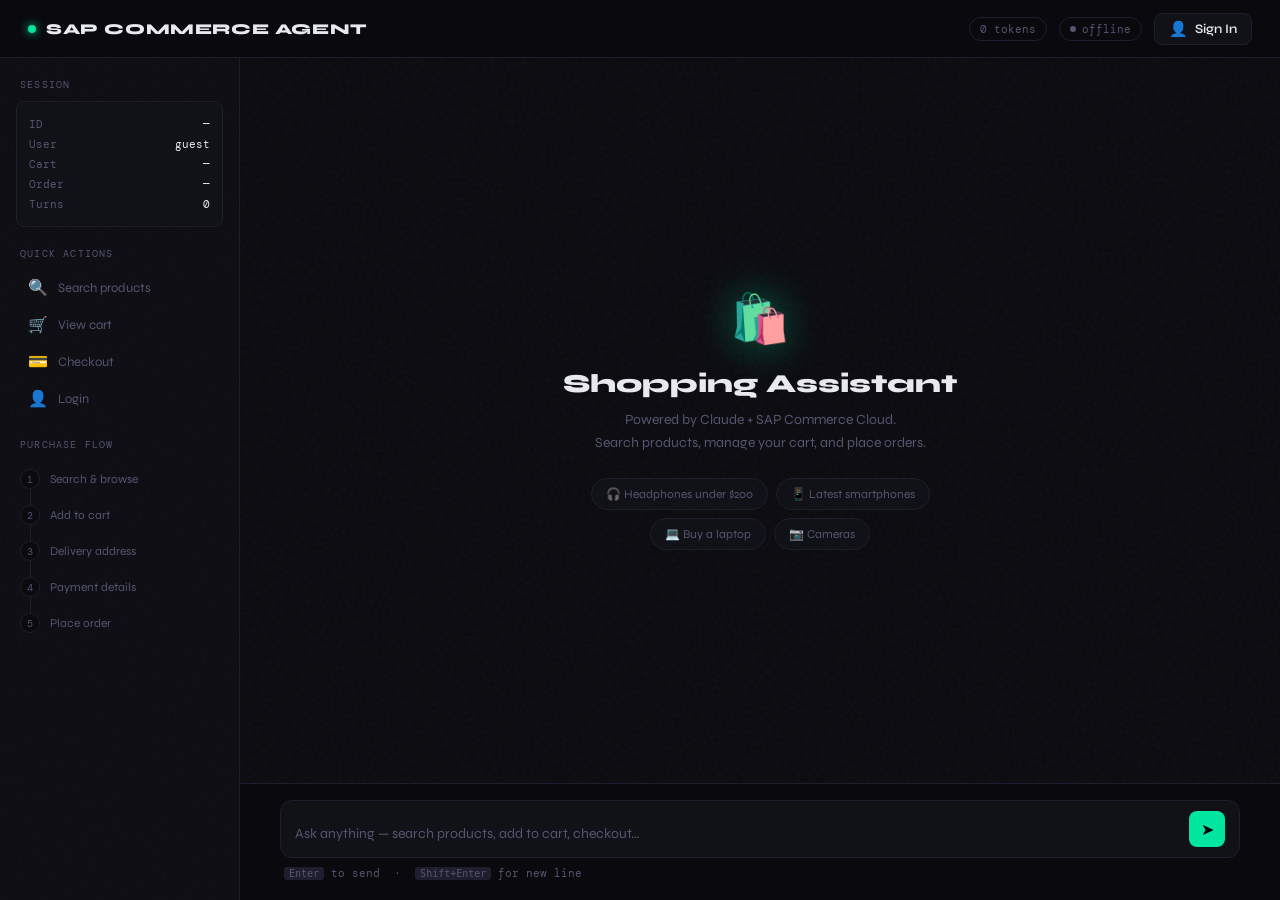
==== static/index.html @ 77671a20 "AI commerce agents" ====
<!DOCTYPE html>
<html lang="en">
<head>
<meta charset="UTF-8"/>
<meta name="viewport" content="width=device-width, initial-scale=1.0"/>
<title>SAP Commerce Agent</title>
<link rel="preconnect" href="https://fonts.googleapis.com">
<link href="https://fonts.googleapis.com/css2?family=DM+Mono:wght@400;500&family=Syne:wght@400;600;800&display=swap" rel="stylesheet">
<style>
  :root {
    --bg:        #0a0a0f;
    --surface:   #111118;
    --border:    #1e1e2e;
    --accent:    #00e5a0;
    --accent2:   #005cff;
    --danger:    #ff4466;
    --text:      #e8e8f0;
    --muted:     #555570;
    --user-bg:   #141428;
    --agent-bg:  #0d1a12;
    --font-ui:   'Syne', sans-serif;
    --font-mono: 'DM Mono', monospace;
  }

  *, *::before, *::after { box-sizing: border-box; margin: 0; padding: 0; }

  body {
    background: var(--bg);
    color: var(--text);
    font-family: var(--font-ui);
    height: 100dvh;
    display: flex;
    flex-direction: column;
    overflow: hidden;
  }

  body::before {
    content: '';
    position: fixed; inset: 0; z-index: 0;
    background-image: url("data:image/svg+xml,%3Csvg viewBox='0 0 256 256' xmlns='http://www.w3.org/2000/svg'%3E%3Cfilter id='noise'%3E%3CfeTurbulence type='fractalNoise' baseFrequency='0.9' numOctaves='4' stitchTiles='stitch'/%3E%3C/filter%3E%3Crect width='100%25' height='100%25' filter='url(%23noise)' opacity='0.04'/%3E%3C/svg%3E");
    pointer-events: none;
  }

  /* ── Header ── */
  header {
    position: relative; z-index: 10;
    display: flex; align-items: center; justify-content: space-between;
    padding: 0 28px;
    height: 58px;
    border-bottom: 1px solid var(--border);
    background: rgba(10,10,15,0.95);
    backdrop-filter: blur(12px);
    flex-shrink: 0;
  }

  .logo {
    display: flex; align-items: center; gap: 10px;
    font-size: 15px; font-weight: 800; letter-spacing: 0.04em;
    color: var(--text);
  }

  .logo-dot {
    width: 8px; height: 8px; border-radius: 50%;
    background: var(--accent);
    box-shadow: 0 0 10px var(--accent);
    animation: pulse 2s ease-in-out infinite;
  }
  @keyframes pulse {
    0%,100% { opacity:1; transform:scale(1); }
    50%      { opacity:.5; transform:scale(1.3); }
  }

  .header-right { display: flex; align-items: center; gap: 12px; }

  .status-pill {
    display: flex; align-items: center; gap: 6px;
    font-family: var(--font-mono); font-size: 11px;
    color: var(--muted);
    padding: 4px 10px;
    border: 1px solid var(--border);
    border-radius: 100px;
    transition: all .3s;
  }
  .status-pill.online { color: var(--accent); border-color: rgba(0,229,160,.25); }
  .status-pill .dot { width: 6px; height: 6px; border-radius: 50%; background: currentColor; }

  .token-badge {
    font-family: var(--font-mono); font-size: 11px;
    color: var(--muted); padding: 4px 10px;
    border: 1px solid var(--border); border-radius: 100px;
  }

  /* ── Auth button in header ── */
  #authBtn {
    display: flex; align-items: center; gap: 7px;
    padding: 6px 14px;
    border-radius: 8px; border: 1px solid var(--border);
    background: var(--surface);
    color: var(--text); font-family: var(--font-ui); font-size: 13px; font-weight: 600;
    cursor: pointer; transition: all .2s;
  }
  #authBtn:hover { border-color: var(--accent); color: var(--accent); background: rgba(0,229,160,.05); }
  #authBtn.logged-in { border-color: rgba(0,229,160,.3); color: var(--accent); background: rgba(0,229,160,.06); }
  #authBtn .auth-icon { font-size: 15px; }

  /* ── Layout ── */
  .layout {
    position: relative; z-index: 1;
    flex: 1; display: flex;
    overflow: hidden;
  }

  /* ── Sidebar ── */
  .sidebar {
    width: 240px; flex-shrink: 0;
    border-right: 1px solid var(--border);
    display: flex; flex-direction: column;
    padding: 20px 0;
    background: rgba(17,17,24,.6);
  }

  .sidebar-section { padding: 0 16px 20px; }
  .sidebar-label {
    font-family: var(--font-mono); font-size: 10px;
    color: var(--muted); letter-spacing: .12em;
    text-transform: uppercase;
    margin-bottom: 10px; padding: 0 4px;
  }

  .session-card {
    background: var(--surface);
    border: 1px solid var(--border);
    border-radius: 8px; padding: 12px;
    font-family: var(--font-mono); font-size: 11px;
  }
  .session-card .row {
    display: flex; justify-content: space-between;
    padding: 3px 0; color: var(--muted);
  }
  .session-card .row span:last-child { color: var(--text); }
  .session-card .row span.active { color: var(--accent); }

  .quick-btn {
    display: flex; align-items: center; gap: 10px;
    width: 100%; padding: 8px 12px;
    border: none; border-radius: 6px;
    background: transparent; color: var(--muted);
    font-family: var(--font-ui); font-size: 13px;
    cursor: pointer; transition: all .15s;
    text-align: left; margin-bottom: 2px;
  }
  .quick-btn:hover { background: var(--border); color: var(--text); }
  .quick-btn .icon { font-size: 16px; }

  .flow-steps { padding: 0 16px; }
  .step {
    display: flex; align-items: flex-start; gap: 10px;
    padding: 8px 4px; position: relative;
  }
  .step:not(:last-child)::after {
    content: '';
    position: absolute; left: 14px; top: 28px;
    width: 1px; height: calc(100% - 12px);
    background: var(--border);
  }
  .step-num {
    width: 20px; height: 20px; border-radius: 50%;
    border: 1px solid var(--border);
    display: flex; align-items: center; justify-content: center;
    font-family: var(--font-mono); font-size: 10px;
    color: var(--muted); flex-shrink: 0;
    background: var(--bg); transition: all .3s;
  }
  .step.done .step-num   { border-color: var(--accent);  color: var(--accent);  background: rgba(0,229,160,.08); }
  .step.active .step-num { border-color: var(--accent2); color: var(--accent2); background: rgba(0,92,255,.08); box-shadow: 0 0 8px rgba(0,92,255,.3); }
  .step-text { font-size: 12px; color: var(--muted); padding-top: 2px; line-height: 1.4; }
  .step.done .step-text   { color: var(--text); }
  .step.active .step-text { color: var(--text); }

  /* ── Chat ── */
  .chat-wrap { flex: 1; display: flex; flex-direction: column; overflow: hidden; }

  #messages {
    flex: 1; overflow-y: auto;
    padding: 32px 40px;
    display: flex; flex-direction: column; gap: 20px;
    scroll-behavior: smooth;
  }
  #messages::-webkit-scrollbar { width: 4px; }
  #messages::-webkit-scrollbar-track { background: transparent; }
  #messages::-webkit-scrollbar-thumb { background: var(--border); border-radius: 2px; }

  .welcome {
    margin: auto; text-align: center; max-width: 460px;
    animation: fadeUp .5s ease both;
  }
  .welcome-icon { font-size: 48px; margin-bottom: 20px; filter: drop-shadow(0 0 20px rgba(0,229,160,.4)); }
  .welcome h2 { font-size: 26px; font-weight: 800; margin-bottom: 10px; }
  .welcome p { font-size: 14px; color: var(--muted); line-height: 1.6; }
  .chips { display: flex; flex-wrap: wrap; justify-content: center; gap: 8px; margin-top: 24px; }
  .chip {
    padding: 8px 14px; border: 1px solid var(--border); border-radius: 100px;
    font-size: 12px; color: var(--muted); cursor: pointer; transition: all .15s;
    background: var(--surface);
  }
  .chip:hover { border-color: var(--accent); color: var(--accent); background: rgba(0,229,160,.05); }

  .msg { display: flex; gap: 12px; max-width: 820px; animation: fadeUp .25s ease both; }
  .msg.user { flex-direction: row-reverse; margin-left: auto; }
  @keyframes fadeUp {
    from { opacity:0; transform:translateY(10px); }
    to   { opacity:1; transform:translateY(0); }
  }

  .avatar {
    width: 32px; height: 32px; border-radius: 50%; flex-shrink: 0;
    display: flex; align-items: center; justify-content: center; font-size: 14px;
  }
  .msg.agent .avatar { background: rgba(0,229,160,.1); border: 1px solid rgba(0,229,160,.2); }
  .msg.user  .avatar { background: rgba(0,92,255,.1);  border: 1px solid rgba(0,92,255,.2); }

  .bubble {
    padding: 13px 16px; border-radius: 12px;
    font-size: 14px; line-height: 1.65; max-width: 640px;
  }
  .msg.agent .bubble { background: var(--agent-bg); border: 1px solid rgba(0,229,160,.12); border-top-left-radius: 2px; }
  .msg.user  .bubble { background: var(--user-bg);  border: 1px solid rgba(0,92,255,.18);  border-top-right-radius: 2px; }

  .typing { display: flex; align-items: center; gap: 4px; padding: 6px 4px; }
  .typing span {
    width: 6px; height: 6px; border-radius: 50%;
    background: var(--accent); opacity: .5;
    animation: blink 1.2s infinite;
  }
  .typing span:nth-child(2) { animation-delay: .2s; }
  .typing span:nth-child(3) { animation-delay: .4s; }
  @keyframes blink {
    0%,80%,100% { opacity:.2; transform:scale(1); }
    40%          { opacity:1;  transform:scale(1.2); }
  }

  .confirm-banner {
    margin: 8px 0 0; padding: 14px 16px;
    background: rgba(255,68,102,.06); border: 1px solid rgba(255,68,102,.25);
    border-radius: 8px; font-size: 13px;
  }
  .confirm-banner strong { color: var(--danger); }
  .confirm-actions { display: flex; gap: 8px; margin-top: 10px; }
  .btn-confirm {
    padding: 7px 18px; border-radius: 6px; font-size: 13px;
    font-family: var(--font-ui); font-weight: 600;
    cursor: pointer; transition: all .15s; border: none;
  }
  .btn-confirm.yes { background: var(--accent); color: #000; }
  .btn-confirm.yes:hover { background: #00ffb3; }
  .btn-confirm.no  { background: var(--border); color: var(--text); }
  .btn-confirm.no:hover { background: #2a2a3e; }

  .error-bubble {
    padding: 10px 14px;
    background: rgba(255,68,102,.06); border: 1px solid rgba(255,68,102,.2);
    border-radius: 8px; font-size: 13px; color: var(--danger);
  }

  /* ── Input bar ── */
  .input-bar {
    border-top: 1px solid var(--border);
    padding: 16px 40px 20px;
    background: rgba(10,10,15,.95);
    backdrop-filter: blur(12px); flex-shrink: 0;
  }
  .input-wrap {
    display: flex; align-items: flex-end; gap: 10px;
    background: var(--surface); border: 1px solid var(--border);
    border-radius: 12px; padding: 10px 14px; transition: border-color .2s;
  }
  .input-wrap:focus-within { border-color: rgba(0,229,160,.35); }

  #userInput {
    flex: 1; background: transparent; border: none; outline: none;
    color: var(--text); font-family: var(--font-ui); font-size: 14px;
    resize: none; max-height: 140px; min-height: 24px; line-height: 1.5;
  }
  #userInput::placeholder { color: var(--muted); }

  #sendBtn {
    width: 36px; height: 36px; border-radius: 8px; flex-shrink: 0;
    background: var(--accent); border: none;
    display: flex; align-items: center; justify-content: center;
    cursor: pointer; transition: all .15s; color: #000; font-size: 16px;
  }
  #sendBtn:hover { background: #00ffb3; transform: scale(1.05); }
  #sendBtn:disabled { background: var(--border); color: var(--muted); cursor: not-allowed; transform: none; }

  .input-hint {
    font-family: var(--font-mono); font-size: 11px;
    color: var(--muted); margin-top: 8px; padding: 0 4px;
  }
  .input-hint kbd { padding: 1px 5px; background: var(--border); border-radius: 3px; font-size: 10px; }

  /* ══════════════════════════════════════════
     LOGIN MODAL
  ══════════════════════════════════════════ */
  .modal-overlay {
    position: fixed; inset: 0; z-index: 100;
    background: rgba(0,0,0,.75);
    backdrop-filter: blur(8px);
    display: flex; align-items: center; justify-content: center;
    opacity: 0; pointer-events: none;
    transition: opacity .25s;
  }
  .modal-overlay.open { opacity: 1; pointer-events: all; }

  .modal {
    background: var(--surface);
    border: 1px solid var(--border);
    border-radius: 16px;
    padding: 36px 32px;
    width: 100%; max-width: 380px;
    position: relative;
    transform: translateY(16px);
    transition: transform .25s;
    box-shadow: 0 32px 80px rgba(0,0,0,.6);
  }
  .modal-overlay.open .modal { transform: translateY(0); }

  .modal-close {
    position: absolute; top: 16px; right: 16px;
    background: none; border: none;
    color: var(--muted); font-size: 20px;
    cursor: pointer; line-height: 1;
    transition: color .15s;
  }
  .modal-close:hover { color: var(--text); }

  .modal-icon {
    width: 52px; height: 52px; border-radius: 14px;
    background: rgba(0,229,160,.08);
    border: 1px solid rgba(0,229,160,.2);
    display: flex; align-items: center; justify-content: center;
    font-size: 24px; margin-bottom: 20px;
  }

  .modal h2 {
    font-size: 20px; font-weight: 800; margin-bottom: 6px;
  }
  .modal .modal-sub {
    font-size: 13px; color: var(--muted); margin-bottom: 28px; line-height: 1.5;
  }

  .field { margin-bottom: 16px; }
  .field label {
    display: block;
    font-family: var(--font-mono); font-size: 11px;
    color: var(--muted); letter-spacing: .08em;
    text-transform: uppercase; margin-bottom: 7px;
  }
  .field input {
    width: 100%; padding: 10px 14px;
    background: var(--bg); border: 1px solid var(--border);
    border-radius: 8px; color: var(--text);
    font-family: var(--font-ui); font-size: 14px;
    outline: none; transition: border-color .2s;
  }
  .field input:focus { border-color: rgba(0,229,160,.4); }
  .field input::placeholder { color: var(--muted); }

  .modal-error {
    padding: 10px 12px; margin-bottom: 16px;
    background: rgba(255,68,102,.07);
    border: 1px solid rgba(255,68,102,.25);
    border-radius: 8px;
    font-size: 13px; color: var(--danger);
    display: none;
  }
  .modal-error.show { display: block; }

  #loginBtn {
    width: 100%; padding: 12px;
    background: var(--accent); color: #000;
    border: none; border-radius: 8px;
    font-family: var(--font-ui); font-size: 14px; font-weight: 700;
    cursor: pointer; transition: all .15s;
    display: flex; align-items: center; justify-content: center; gap: 8px;
  }
  #loginBtn:hover { background: #00ffb3; }
  #loginBtn:disabled { background: var(--border); color: var(--muted); cursor: not-allowed; }

  .login-spinner {
    width: 16px; height: 16px; border-radius: 50%;
    border: 2px solid rgba(0,0,0,.3);
    border-top-color: #000;
    animation: spin .6s linear infinite;
    display: none;
  }
  @keyframes spin { to { transform: rotate(360deg); } }

  .modal-divider {
    text-align: center; font-size: 12px; color: var(--muted);
    margin: 20px 0 16px; position: relative;
  }
  .modal-divider::before, .modal-divider::after {
    content: ''; position: absolute; top: 50%; width: calc(50% - 28px);
    height: 1px; background: var(--border);
  }
  .modal-divider::before { left: 0; }
  .modal-divider::after  { right: 0; }

  #guestBtn {
    width: 100%; padding: 10px;
    background: transparent; color: var(--muted);
    border: 1px solid var(--border); border-radius: 8px;
    font-family: var(--font-ui); font-size: 13px;
    cursor: pointer; transition: all .15s;
  }
  #guestBtn:hover { border-color: var(--text); color: var(--text); }

  /* logged-in user pill shown in sidebar */
  .user-pill {
    display: flex; align-items: center; gap: 8px;
    padding: 10px 12px; border-radius: 8px;
    background: rgba(0,229,160,.06);
    border: 1px solid rgba(0,229,160,.15);
    font-size: 13px; color: var(--accent);
    margin: 0 16px 16px;
  }
  .user-pill .uname { font-weight: 600; flex: 1; }
  .user-pill .logout-link {
    font-family: var(--font-mono); font-size: 10px;
    color: var(--muted); cursor: pointer; text-decoration: underline;
  }
  .user-pill .logout-link:hover { color: var(--danger); }
</style>
</head>
<body>

<!-- ── Header ── -->
<header>
  <div class="logo">
    <div class="logo-dot"></div>
    SAP COMMERCE AGENT
  </div>
  <div class="header-right">
    <div class="token-badge" id="tokenBadge">0 tokens</div>
    <div class="status-pill" id="statusPill">
      <div class="dot"></div>
      <span>connecting…</span>
    </div>
    <!-- AUTH BUTTON -->
    <button id="authBtn" onclick="openLogin()">
      <span class="auth-icon">👤</span>
      <span id="authBtnLabel">Sign In</span>
    </button>
  </div>
</header>

<!-- ── Layout ── -->
<div class="layout">

  <aside class="sidebar">
    <!-- User pill (shown when logged in) -->
    <div id="userPill" class="user-pill" style="display:none">
      <span>✅</span>
      <span class="uname" id="userPillName"></span>
      <span class="logout-link" onclick="doLogout()">logout</span>
    </div>

    <div class="sidebar-section">
      <div class="sidebar-label">Session</div>
      <div class="session-card">
        <div class="row"><span>ID</span><span id="sessionId">—</span></div>
        <div class="row"><span>User</span><span id="sideUser">guest</span></div>
        <div class="row"><span>Cart</span><span id="sideCart">—</span></div>
        <div class="row"><span>Order</span><span id="sideOrder">—</span></div>
        <div class="row"><span>Turns</span><span id="sideTurns">0</span></div>
      </div>
    </div>

    <div class="sidebar-section">
      <div class="sidebar-label">Quick Actions</div>
      <button class="quick-btn" onclick="sendQuick('Search for Sony headphones')"><span class="icon">🔍</span> Search products</button>
      <button class="quick-btn" onclick="sendQuick('Show me my cart')"><span class="icon">🛒</span> View cart</button>
      <button class="quick-btn" onclick="sendQuick('I want to checkout')"><span class="icon">💳</span> Checkout</button>
      <button class="quick-btn" onclick="openLogin()"><span class="icon">👤</span> Login</button>
    </div>

    <div class="flow-steps">
      <div class="sidebar-label">Purchase Flow</div>
      <div class="step" id="step-search"><div class="step-num">1</div><div class="step-text">Search &amp; browse</div></div>
      <div class="step" id="step-cart"><div class="step-num">2</div><div class="step-text">Add to cart</div></div>
      <div class="step" id="step-address"><div class="step-num">3</div><div class="step-text">Delivery address</div></div>
      <div class="step" id="step-payment"><div class="step-num">4</div><div class="step-text">Payment details</div></div>
      <div class="step" id="step-order"><div class="step-num">5</div><div class="step-text">Place order</div></div>
    </div>
  </aside>

  <div class="chat-wrap">
    <div id="messages">
      <div class="welcome" id="welcome">
        <div class="welcome-icon">🛍️</div>
        <h2>Shopping Assistant</h2>
        <p>Powered by Claude + SAP Commerce Cloud.<br>Search products, manage your cart, and place orders.</p>
        <div class="chips">
          <div class="chip" onclick="sendQuick('Search for wireless headphones under $200')">🎧 Headphones under $200</div>
          <div class="chip" onclick="sendQuick('Show me the latest smartphones')">📱 Latest smartphones</div>
          <div class="chip" onclick="sendQuick('I want to buy a laptop')">💻 Buy a laptop</div>
          <div class="chip" onclick="sendQuick('What cameras do you have?')">📷 Cameras</div>
        </div>
      </div>
    </div>

    <div class="input-bar">
      <div class="input-wrap">
        <textarea id="userInput" rows="1" placeholder="Ask anything — search products, add to cart, checkout…"></textarea>
        <button id="sendBtn" onclick="sendMessage()" title="Send">➤</button>
      </div>
      <div class="input-hint"><kbd>Enter</kbd> to send &nbsp;·&nbsp; <kbd>Shift+Enter</kbd> for new line</div>
    </div>
  </div>
</div>

<!-- ══════════════════════════════════════════
     LOGIN MODAL
══════════════════════════════════════════ -->
<div class="modal-overlay" id="loginModal" onclick="handleOverlayClick(event)">
  <div class="modal">
    <button class="modal-close" onclick="closeLogin()">✕</button>

    <div class="modal-icon">👤</div>
    <h2>Sign in</h2>
    <p class="modal-sub">Enter your SAP Commerce account credentials.<br>Your password is never sent to the AI.</p>

    <div class="modal-error" id="loginError"></div>

    <div class="field">
      <label>Username / Email</label>
      <input type="text" id="loginUser" placeholder="user@example.com" autocomplete="username"/>
    </div>
    <div class="field">
      <label>Password</label>
      <input type="password" id="loginPass" placeholder="••••••••" autocomplete="current-password"/>
    </div>

    <button id="loginBtn" onclick="doLogin()">
      <div class="login-spinner" id="loginSpinner"></div>
      <span id="loginBtnLabel">Sign In</span>
    </button>

    <div class="modal-divider">or</div>

    <button id="guestBtn" onclick="closeLogin()">Continue as Guest</button>
  </div>
</div>

<script>
  const API = '';
  let sessionId    = null;
  let totalTokens  = 0;
  let turnCount    = 0;
  let isLoading    = false;
  let currentUser  = null;   // null = guest, string = username

  // ── Health check ──────────────────────────────────────────────────────────
  async function checkHealth() {
    try {
      const r = await fetch(`${API}/health`);
      const d = await r.json();
      setStatus(d.status === 'ok' && d.circuit_breaker === 'closed');
    } catch { setStatus(false); }
  }
  function setStatus(online) {
    const pill = document.getElementById('statusPill');
    pill.className = 'status-pill' + (online ? ' online' : '');
    pill.querySelector('span').textContent = online ? 'online' : 'offline';
  }
  checkHealth();
  setInterval(checkHealth, 30000);

  // ── Auto-resize textarea ──────────────────────────────────────────────────
  const input = document.getElementById('userInput');
  input.addEventListener('input', () => {
    input.style.height = 'auto';
    input.style.height = Math.min(input.scrollHeight, 140) + 'px';
  });
  input.addEventListener('keydown', e => {
    if (e.key === 'Enter' && !e.shiftKey) { e.preventDefault(); sendMessage(); }
  });

  // ── Login modal ───────────────────────────────────────────────────────────
  function openLogin() {
    // If already logged in, show logout confirmation instead
    if (currentUser) {
      if (confirm(`Sign out of ${currentUser}?`)) doLogout();
      return;
    }
    document.getElementById('loginError').classList.remove('show');
    document.getElementById('loginUser').value = '';
    document.getElementById('loginPass').value = '';
    document.getElementById('loginModal').classList.add('open');
    setTimeout(() => document.getElementById('loginUser').focus(), 250);
  }

  function closeLogin() {
    document.getElementById('loginModal').classList.remove('open');
  }

  function handleOverlayClick(e) {
    if (e.target === document.getElementById('loginModal')) closeLogin();
  }

  // Close on Escape
  document.addEventListener('keydown', e => {
    if (e.key === 'Escape') closeLogin();
  });

  // Enter key inside modal
  document.getElementById('loginPass').addEventListener('keydown', e => {
    if (e.key === 'Enter') doLogin();
  });

  async function doLogin() {
    const username = document.getElementById('loginUser').value.trim();
    const password = document.getElementById('loginPass').value;
    const errEl    = document.getElementById('loginError');
    const btn      = document.getElementById('loginBtn');
    const spinner  = document.getElementById('loginSpinner');
    const label    = document.getElementById('loginBtnLabel');

    if (!username || !password) {
      showLoginError('Please enter your username and password.');
      return;
    }

    // Loading state
    btn.disabled = true;
    spinner.style.display = 'block';
    label.textContent = 'Signing in…';
    errEl.classList.remove('show');

    try {
      const body = { username, password };
      if (sessionId) body.session_id = sessionId;  // attach to existing session

      const r = await fetch(`${API}/auth/login`, {
        method: 'POST',
        headers: { 'Content-Type': 'application/json' },
        body: JSON.stringify(body),
      });

      const d = await r.json();

      if (!r.ok) {
        showLoginError(d.detail || 'Login failed. Please check your credentials.');
        return;
      }

      // Success — update app state
      sessionId   = d.session_id;
      currentUser = d.username;

      closeLogin();
      updateAuthUI(d.username);

      // Tell the user in chat (no credentials ever mentioned)
      appendMsg('agent',
        `✅ Welcome back, **${d.username}**! You're now signed in. How can I help you today?`
      );
      updateSidebarUser(d.username);

    } catch (err) {
      showLoginError('Could not reach the server. Please try again.');
    } finally {
      btn.disabled = false;
      spinner.style.display = 'none';
      label.textContent = 'Sign In';
      // Clear password from DOM immediately
      document.getElementById('loginPass').value = '';
    }
  }

  async function doLogout() {
    if (!sessionId) return;
    try {
      await fetch(`${API}/auth/logout?session_id=${encodeURIComponent(sessionId)}`, {
        method: 'POST'
      });
    } catch { /* best effort */ }

    currentUser = null;
    updateAuthUI(null);
    updateSidebarUser(null);
    appendMsg('agent', 'You have been signed out. You can continue browsing as a guest.');
  }

  function showLoginError(msg) {
    const el = document.getElementById('loginError');
    el.textContent = msg;
    el.classList.add('show');
  }

  function updateAuthUI(username) {
    const btn   = document.getElementById('authBtn');
    const label = document.getElementById('authBtnLabel');
    const pill  = document.getElementById('userPill');
    const name  = document.getElementById('userPillName');

    if (username) {
      btn.classList.add('logged-in');
      label.textContent = username;
      pill.style.display = 'flex';
      name.textContent   = username;
    } else {
      btn.classList.remove('logged-in');
      label.textContent  = 'Sign In';
      pill.style.display = 'none';
    }
  }

  function updateSidebarUser(username) {
    document.getElementById('sideUser').textContent = username || 'guest';
  }

  // ── Chat ──────────────────────────────────────────────────────────────────
  async function sendMessage() {
    const text = input.value.trim();
    if (!text || isLoading) return;
    input.value = ''; input.style.height = 'auto';
    doSend(text);
  }

  function sendQuick(text) { if (!isLoading) doSend(text); }

  async function doSend(text) {
    hideWelcome();
    appendMsg('user', text);
    setLoading(true);
    const typing = appendTyping();

    try {
      const body = { message: text, user_id: currentUser || 'anonymous' };
      if (sessionId) body.session_id = sessionId;

      const r = await fetch(`${API}/chat`, {
        method: 'POST',
        headers: { 'Content-Type': 'application/json' },
        body: JSON.stringify(body),
      });

      typing.remove();

      if (!r.ok) {
        const err = await r.json().catch(() => ({ detail: 'Server error' }));
        appendError(err.detail || `HTTP ${r.status}`);
        return;
      }

      const d = await r.json();
      sessionId    = d.session_id;
      totalTokens += d.tokens_used || 0;
      turnCount    = d.turn || turnCount + 1;

      appendMsg('agent', d.reply);
      updateSidebar(d);

      if (d.awaiting_approval) showOrderConfirm(d.session_id);

    } catch (err) {
      typing.remove();
      appendError('Could not reach the agent. Is the server running?');
    } finally {
      setLoading(false);
    }
  }

  // ── Order confirmation ────────────────────────────────────────────────────
  function showOrderConfirm(sid) {
    const last = document.querySelector('#messages .msg.agent:last-child .bubble');
    if (!last) return;
    const banner = document.createElement('div');
    banner.className = 'confirm-banner';
    banner.innerHTML = `
      <strong>⚠️ Order Confirmation Required</strong><br>
      Are you sure you want to place this order? This cannot be undone.
      <div class="confirm-actions">
        <button class="btn-confirm yes" onclick="approveOrder(true, this)">✓ Yes, Place Order</button>
        <button class="btn-confirm no"  onclick="approveOrder(false, this)">✗ Cancel</button>
      </div>`;
    last.appendChild(banner);
  }

  async function approveOrder(approved, btn) {
    btn.closest('.confirm-banner').querySelectorAll('button').forEach(b => b.disabled = true);
    const typing = appendTyping();
    try {
      const r = await fetch(`${API}/chat/approve`, {
        method: 'POST',
        headers: { 'Content-Type': 'application/json' },
        body: JSON.stringify({ session_id: sessionId, approved }),
      });
      typing.remove();
      const d = await r.json();
      appendMsg('agent', d.reply);
      if (d.order_code) {
        document.getElementById('sideOrder').textContent = d.order_code;
        document.getElementById('sideOrder').className   = 'active';
        markStep('step-order', 'done');
      }
    } catch {
      typing.remove();
      appendError('Approval request failed.');
    }
  }

  // ── DOM helpers ───────────────────────────────────────────────────────────
  function hideWelcome() {
    const w = document.getElementById('welcome');
    if (w) w.remove();
  }

  function appendMsg(role, text) {
    const msgs   = document.getElementById('messages');
    const div    = document.createElement('div');
    div.className = `msg ${role}`;
    const avatar = document.createElement('div');
    avatar.className = 'avatar';
    avatar.textContent = role === 'agent' ? '🤖' : '👤';
    const bubble = document.createElement('div');
    bubble.className = 'bubble';
    bubble.innerHTML  = formatText(text);
    div.appendChild(avatar);
    div.appendChild(bubble);
    msgs.appendChild(div);
    msgs.scrollTop = msgs.scrollHeight;
    return div;
  }

  function appendTyping() {
    const msgs = document.getElementById('messages');
    const div  = document.createElement('div');
    div.className = 'msg agent';
    div.innerHTML = `<div class="avatar">🤖</div>
      <div class="bubble"><div class="typing"><span></span><span></span><span></span></div></div>`;
    msgs.appendChild(div);
    msgs.scrollTop = msgs.scrollHeight;
    return div;
  }

  function appendError(msg) {
    const msgs = document.getElementById('messages');
    const div  = document.createElement('div');
    div.className = 'msg agent';
    div.innerHTML  = `<div class="avatar">🤖</div><div class="error-bubble">⚠️ ${msg}</div>`;
    msgs.appendChild(div);
    msgs.scrollTop = msgs.scrollHeight;
  }

  function formatText(text) {
    return text
      .replace(/&/g,'&amp;').replace(/</g,'&lt;').replace(/>/g,'&gt;')
      .replace(/\*\*(.+?)\*\*/g, '<strong>$1</strong>')
      .replace(/`([^`]+)`/g,
        '<code style="font-family:var(--font-mono);font-size:12px;background:rgba(255,255,255,.06);padding:1px 5px;border-radius:3px">$1</code>')
      .replace(/\n/g, '<br>');
  }

  function setLoading(v) {
    isLoading = v;
    document.getElementById('sendBtn').disabled    = v;
    document.getElementById('userInput').disabled  = v;
  }

  function updateSidebar(d) {
    document.getElementById('sessionId').textContent =
      d.session_id ? d.session_id.slice(0,8) + '…' : '—';
    document.getElementById('sideCart').textContent  = d.cart_id    || '—';
    document.getElementById('sideOrder').textContent = d.order_code || '—';
    document.getElementById('sideTurns').textContent = turnCount;
    totalTokens = d.tokens_used || totalTokens;
    document.getElementById('tokenBadge').textContent = `${totalTokens.toLocaleString()} tokens`;

    const r = (d.reply || '').toLowerCase();
    if (r.includes('found') || r.includes('product') || r.includes('result'))
      markStep('step-search','done');
    if (d.cart_id) markStep('step-cart','done');
    if (r.includes('delivery address') || r.includes('shipping address'))
      markStep('step-address','active');
    if (r.includes('address') && r.includes('set'))
      markStep('step-address','done'), markStep('step-payment','active');
    if (r.includes('payment') && r.includes('set'))
      markStep('step-payment','done'), markStep('step-order','active');
    if (d.order_code)
      markStep('step-order','done');
  }

  function markStep(id, state) {
    const el = document.getElementById(id);
    if (el) el.className = `step ${state}`;
  }
</script>
</body>
</html>
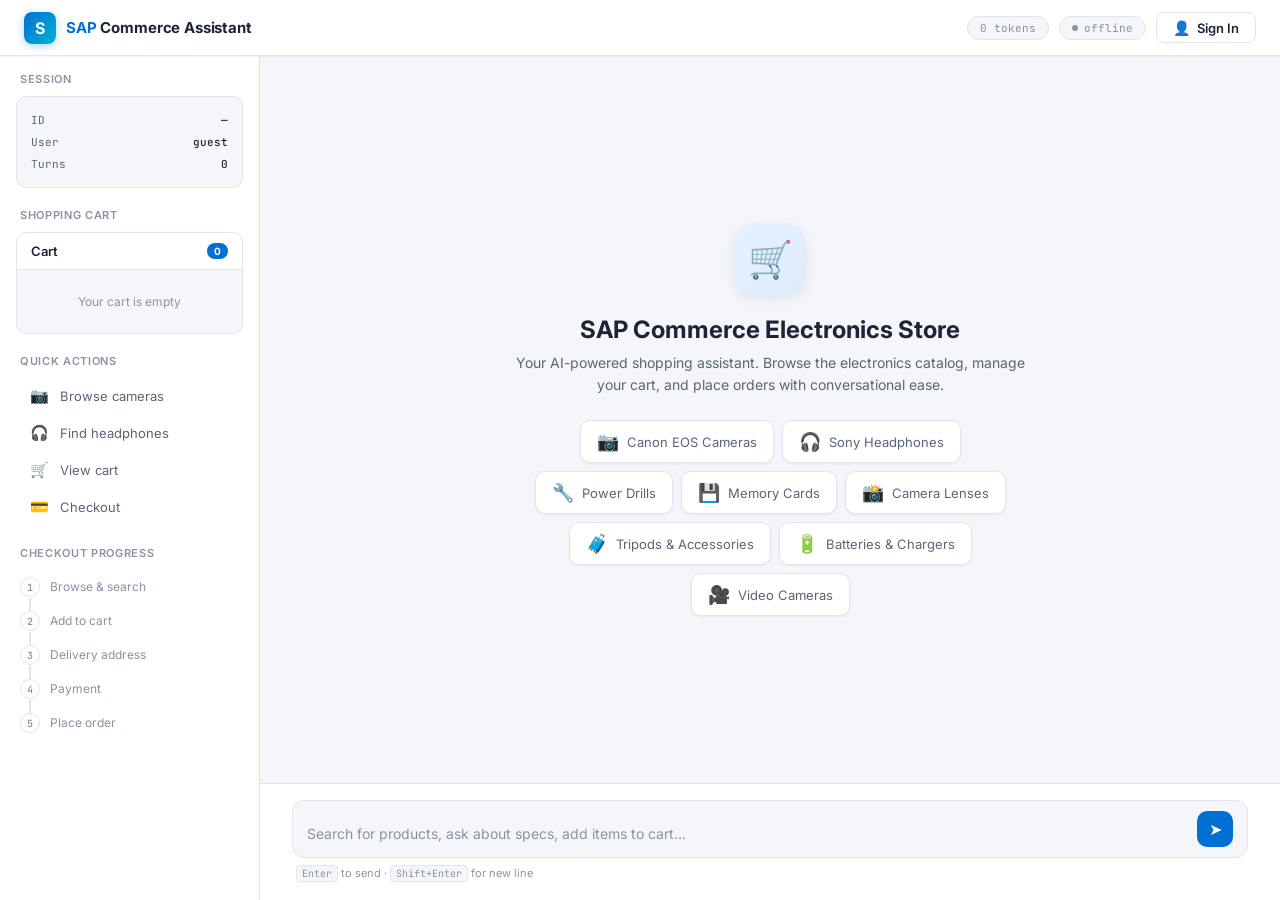
==== commit 5e1f07c4: "UI change in index file" ====
--- a/static/index.html
+++ b/static/index.html
@@ -3,23 +3,36 @@
 <head>
 <meta charset="UTF-8"/>
 <meta name="viewport" content="width=device-width, initial-scale=1.0"/>
-<title>SAP Commerce Agent</title>
+<title>SAP Commerce Shopping Assistant</title>
 <link rel="preconnect" href="https://fonts.googleapis.com">
-<link href="https://fonts.googleapis.com/css2?family=DM+Mono:wght@400;500&family=Syne:wght@400;600;800&display=swap" rel="stylesheet">
+<link href="https://fonts.googleapis.com/css2?family=Inter:wght@400;500;600;700&family=JetBrains+Mono:wght@400;500&display=swap" rel="stylesheet">
 <style>
   :root {
-    --bg:        #0a0a0f;
-    --surface:   #111118;
-    --border:    #1e1e2e;
-    --accent:    #00e5a0;
-    --accent2:   #005cff;
-    --danger:    #ff4466;
-    --text:      #e8e8f0;
-    --muted:     #555570;
-    --user-bg:   #141428;
-    --agent-bg:  #0d1a12;
-    --font-ui:   'Syne', sans-serif;
-    --font-mono: 'DM Mono', monospace;
+    --bg:        #f5f6fa;
+    --surface:   #ffffff;
+    --border:    #e2e5ef;
+    --accent:    #0070d2;
+    --accent-light: #e8f2fd;
+    --accent-hover: #005bb5;
+    --success:   #2e844a;
+    --success-bg:#e6f5ec;
+    --danger:    #c23934;
+    --danger-bg: #fde8e8;
+    --warning:   #dd7a01;
+    --warning-bg:#fef3e0;
+    --text:      #1b2537;
+    --text-secondary: #596577;
+    --muted:     #8993a4;
+    --user-bg:   #0070d2;
+    --user-text: #ffffff;
+    --agent-bg:  #ffffff;
+    --sidebar-bg:#ffffff;
+    --font-ui:   'Inter', -apple-system, BlinkMacSystemFont, sans-serif;
+    --font-mono: 'JetBrains Mono', monospace;
+    --shadow-sm: 0 1px 3px rgba(0,0,0,.06);
+    --shadow-md: 0 4px 12px rgba(0,0,0,.08);
+    --shadow-lg: 0 8px 32px rgba(0,0,0,.12);
+    --radius:    10px;
   }
 
   *, *::before, *::after { box-sizing: border-box; margin: 0; padding: 0; }
@@ -32,76 +45,68 @@
     display: flex;
     flex-direction: column;
     overflow: hidden;
-  }
-
-  body::before {
-    content: '';
-    position: fixed; inset: 0; z-index: 0;
-    background-image: url("data:image/svg+xml,%3Csvg viewBox='0 0 256 256' xmlns='http://www.w3.org/2000/svg'%3E%3Cfilter id='noise'%3E%3CfeTurbulence type='fractalNoise' baseFrequency='0.9' numOctaves='4' stitchTiles='stitch'/%3E%3C/filter%3E%3Crect width='100%25' height='100%25' filter='url(%23noise)' opacity='0.04'/%3E%3C/svg%3E");
-    pointer-events: none;
+    -webkit-font-smoothing: antialiased;
   }
 
   /* ── Header ── */
   header {
     position: relative; z-index: 10;
     display: flex; align-items: center; justify-content: space-between;
-    padding: 0 28px;
-    height: 58px;
+    padding: 0 24px;
+    height: 56px;
     border-bottom: 1px solid var(--border);
-    background: rgba(10,10,15,0.95);
-    backdrop-filter: blur(12px);
+    background: var(--surface);
+    box-shadow: var(--shadow-sm);
     flex-shrink: 0;
   }
 
   .logo {
     display: flex; align-items: center; gap: 10px;
-    font-size: 15px; font-weight: 800; letter-spacing: 0.04em;
+    font-size: 15px; font-weight: 700; letter-spacing: -0.01em;
     color: var(--text);
   }
-
-  .logo-dot {
-    width: 8px; height: 8px; border-radius: 50%;
-    background: var(--accent);
-    box-shadow: 0 0 10px var(--accent);
-    animation: pulse 2s ease-in-out infinite;
-  }
-  @keyframes pulse {
-    0%,100% { opacity:1; transform:scale(1); }
-    50%      { opacity:.5; transform:scale(1.3); }
-  }
-
-  .header-right { display: flex; align-items: center; gap: 12px; }
+  .logo-icon {
+    width: 32px; height: 32px; border-radius: 8px;
+    background: linear-gradient(135deg, #0070d2, #00b4d8);
+    display: flex; align-items: center; justify-content: center;
+    color: white; font-size: 16px; font-weight: 700;
+    box-shadow: 0 2px 8px rgba(0,112,210,.3);
+  }
+  .logo span.brand-sap { color: var(--accent); }
+
+  .header-right { display: flex; align-items: center; gap: 10px; }
 
   .status-pill {
     display: flex; align-items: center; gap: 6px;
     font-family: var(--font-mono); font-size: 11px;
     color: var(--muted);
-    padding: 4px 10px;
+    padding: 4px 12px;
+    background: var(--bg);
     border: 1px solid var(--border);
     border-radius: 100px;
     transition: all .3s;
   }
-  .status-pill.online { color: var(--accent); border-color: rgba(0,229,160,.25); }
+  .status-pill.online { color: var(--success); border-color: rgba(46,132,74,.25); background: var(--success-bg); }
   .status-pill .dot { width: 6px; height: 6px; border-radius: 50%; background: currentColor; }
 
   .token-badge {
     font-family: var(--font-mono); font-size: 11px;
-    color: var(--muted); padding: 4px 10px;
+    color: var(--muted); padding: 4px 12px;
+    background: var(--bg);
     border: 1px solid var(--border); border-radius: 100px;
   }
 
-  /* ── Auth button in header ── */
   #authBtn {
     display: flex; align-items: center; gap: 7px;
-    padding: 6px 14px;
+    padding: 6px 16px;
     border-radius: 8px; border: 1px solid var(--border);
     background: var(--surface);
     color: var(--text); font-family: var(--font-ui); font-size: 13px; font-weight: 600;
     cursor: pointer; transition: all .2s;
   }
-  #authBtn:hover { border-color: var(--accent); color: var(--accent); background: rgba(0,229,160,.05); }
-  #authBtn.logged-in { border-color: rgba(0,229,160,.3); color: var(--accent); background: rgba(0,229,160,.06); }
-  #authBtn .auth-icon { font-size: 15px; }
+  #authBtn:hover { border-color: var(--accent); color: var(--accent); background: var(--accent-light); }
+  #authBtn.logged-in { border-color: var(--success); color: var(--success); background: var(--success-bg); }
+  #authBtn .auth-icon { font-size: 14px; }
 
   /* ── Layout ── */
   .layout {
@@ -112,169 +117,229 @@
 
   /* ── Sidebar ── */
   .sidebar {
-    width: 240px; flex-shrink: 0;
+    width: 260px; flex-shrink: 0;
     border-right: 1px solid var(--border);
     display: flex; flex-direction: column;
-    padding: 20px 0;
-    background: rgba(17,17,24,.6);
+    padding: 16px 0;
+    background: var(--sidebar-bg);
+    overflow-y: auto;
   }
 
   .sidebar-section { padding: 0 16px 20px; }
   .sidebar-label {
-    font-family: var(--font-mono); font-size: 10px;
-    color: var(--muted); letter-spacing: .12em;
+    font-size: 11px; font-weight: 600;
+    color: var(--muted); letter-spacing: .06em;
     text-transform: uppercase;
     margin-bottom: 10px; padding: 0 4px;
   }
 
   .session-card {
-    background: var(--surface);
+    background: var(--bg);
     border: 1px solid var(--border);
-    border-radius: 8px; padding: 12px;
+    border-radius: var(--radius); padding: 12px 14px;
     font-family: var(--font-mono); font-size: 11px;
   }
   .session-card .row {
     display: flex; justify-content: space-between;
-    padding: 3px 0; color: var(--muted);
-  }
-  .session-card .row span:last-child { color: var(--text); }
-  .session-card .row span.active { color: var(--accent); }
+    padding: 4px 0; color: var(--text-secondary);
+  }
+  .session-card .row span:last-child { color: var(--text); font-weight: 500; }
+  .session-card .row span.active { color: var(--success); font-weight: 600; }
+
+  /* ── Cart panel in sidebar ── */
+  .cart-panel {
+    background: var(--bg);
+    border: 1px solid var(--border);
+    border-radius: var(--radius);
+    overflow: hidden;
+  }
+  .cart-header {
+    display: flex; align-items: center; justify-content: space-between;
+    padding: 10px 14px;
+    background: var(--surface);
+    border-bottom: 1px solid var(--border);
+    font-size: 13px; font-weight: 600;
+  }
+  .cart-header .cart-count {
+    background: var(--accent);
+    color: white; font-size: 10px; font-weight: 700;
+    padding: 2px 7px; border-radius: 100px;
+    min-width: 20px; text-align: center;
+  }
+  .cart-items { padding: 8px 10px; max-height: 180px; overflow-y: auto; }
+  .cart-item {
+    display: flex; justify-content: space-between; align-items: center;
+    padding: 6px 4px; font-size: 12px;
+    border-bottom: 1px solid rgba(0,0,0,.04);
+  }
+  .cart-item:last-child { border-bottom: none; }
+  .cart-item-name { flex: 1; color: var(--text); font-weight: 500; }
+  .cart-item-qty { color: var(--muted); font-family: var(--font-mono); font-size: 11px; margin: 0 8px; }
+  .cart-item-price { color: var(--text); font-weight: 600; font-family: var(--font-mono); font-size: 11px; }
+  .cart-empty { padding: 16px 10px; text-align: center; color: var(--muted); font-size: 12px; }
+  .cart-total {
+    display: flex; justify-content: space-between;
+    padding: 10px 14px;
+    background: var(--surface);
+    border-top: 1px solid var(--border);
+    font-size: 13px; font-weight: 600;
+  }
+  .cart-total .price { color: var(--accent); font-family: var(--font-mono); }
 
   .quick-btn {
     display: flex; align-items: center; gap: 10px;
     width: 100%; padding: 8px 12px;
-    border: none; border-radius: 6px;
-    background: transparent; color: var(--muted);
+    border: none; border-radius: 8px;
+    background: transparent; color: var(--text-secondary);
     font-family: var(--font-ui); font-size: 13px;
     cursor: pointer; transition: all .15s;
     text-align: left; margin-bottom: 2px;
   }
-  .quick-btn:hover { background: var(--border); color: var(--text); }
-  .quick-btn .icon { font-size: 16px; }
+  .quick-btn:hover { background: var(--accent-light); color: var(--accent); }
+  .quick-btn .icon { font-size: 15px; width: 22px; text-align: center; }
 
   .flow-steps { padding: 0 16px; }
   .step {
     display: flex; align-items: flex-start; gap: 10px;
-    padding: 8px 4px; position: relative;
+    padding: 7px 4px; position: relative;
   }
   .step:not(:last-child)::after {
     content: '';
-    position: absolute; left: 14px; top: 28px;
-    width: 1px; height: calc(100% - 12px);
+    position: absolute; left: 13px; top: 28px;
+    width: 1.5px; height: calc(100% - 12px);
     background: var(--border);
   }
   .step-num {
     width: 20px; height: 20px; border-radius: 50%;
-    border: 1px solid var(--border);
+    border: 1.5px solid var(--border);
     display: flex; align-items: center; justify-content: center;
-    font-family: var(--font-mono); font-size: 10px;
+    font-family: var(--font-mono); font-size: 10px; font-weight: 600;
     color: var(--muted); flex-shrink: 0;
-    background: var(--bg); transition: all .3s;
-  }
-  .step.done .step-num   { border-color: var(--accent);  color: var(--accent);  background: rgba(0,229,160,.08); }
-  .step.active .step-num { border-color: var(--accent2); color: var(--accent2); background: rgba(0,92,255,.08); box-shadow: 0 0 8px rgba(0,92,255,.3); }
+    background: var(--surface); transition: all .3s;
+  }
+  .step.done .step-num   { border-color: var(--success); color: white; background: var(--success); }
+  .step.active .step-num { border-color: var(--accent);  color: white; background: var(--accent); box-shadow: 0 0 0 3px var(--accent-light); }
   .step-text { font-size: 12px; color: var(--muted); padding-top: 2px; line-height: 1.4; }
   .step.done .step-text   { color: var(--text); }
-  .step.active .step-text { color: var(--text); }
+  .step.active .step-text { color: var(--text); font-weight: 500; }
 
   /* ── Chat ── */
-  .chat-wrap { flex: 1; display: flex; flex-direction: column; overflow: hidden; }
+  .chat-wrap { flex: 1; display: flex; flex-direction: column; overflow: hidden; background: var(--bg); }
 
   #messages {
     flex: 1; overflow-y: auto;
-    padding: 32px 40px;
-    display: flex; flex-direction: column; gap: 20px;
+    padding: 28px 32px;
+    display: flex; flex-direction: column; gap: 16px;
     scroll-behavior: smooth;
   }
-  #messages::-webkit-scrollbar { width: 4px; }
+  #messages::-webkit-scrollbar { width: 5px; }
   #messages::-webkit-scrollbar-track { background: transparent; }
-  #messages::-webkit-scrollbar-thumb { background: var(--border); border-radius: 2px; }
+  #messages::-webkit-scrollbar-thumb { background: var(--border); border-radius: 3px; }
 
   .welcome {
-    margin: auto; text-align: center; max-width: 460px;
-    animation: fadeUp .5s ease both;
-  }
-  .welcome-icon { font-size: 48px; margin-bottom: 20px; filter: drop-shadow(0 0 20px rgba(0,229,160,.4)); }
-  .welcome h2 { font-size: 26px; font-weight: 800; margin-bottom: 10px; }
-  .welcome p { font-size: 14px; color: var(--muted); line-height: 1.6; }
+    margin: auto; text-align: center; max-width: 520px;
+    animation: fadeUp .4s ease both;
+  }
+  .welcome-icon {
+    width: 72px; height: 72px; border-radius: 20px;
+    background: linear-gradient(135deg, var(--accent-light), #dbeafe);
+    display: flex; align-items: center; justify-content: center;
+    font-size: 36px; margin: 0 auto 20px;
+    box-shadow: var(--shadow-md);
+  }
+  .welcome h2 { font-size: 24px; font-weight: 700; margin-bottom: 8px; color: var(--text); }
+  .welcome p { font-size: 14px; color: var(--text-secondary); line-height: 1.6; }
+
   .chips { display: flex; flex-wrap: wrap; justify-content: center; gap: 8px; margin-top: 24px; }
   .chip {
-    padding: 8px 14px; border: 1px solid var(--border); border-radius: 100px;
-    font-size: 12px; color: var(--muted); cursor: pointer; transition: all .15s;
-    background: var(--surface);
-  }
-  .chip:hover { border-color: var(--accent); color: var(--accent); background: rgba(0,229,160,.05); }
-
-  .msg { display: flex; gap: 12px; max-width: 820px; animation: fadeUp .25s ease both; }
+    padding: 10px 16px; border: 1px solid var(--border); border-radius: var(--radius);
+    font-size: 13px; color: var(--text-secondary); cursor: pointer; transition: all .15s;
+    background: var(--surface); box-shadow: var(--shadow-sm);
+    display: flex; align-items: center; gap: 8px;
+  }
+  .chip:hover { border-color: var(--accent); color: var(--accent); background: var(--accent-light); box-shadow: var(--shadow-md); transform: translateY(-1px); }
+  .chip .chip-icon { font-size: 18px; }
+
+  .msg { display: flex; gap: 10px; max-width: 780px; animation: fadeUp .2s ease both; }
   .msg.user { flex-direction: row-reverse; margin-left: auto; }
   @keyframes fadeUp {
-    from { opacity:0; transform:translateY(10px); }
+    from { opacity:0; transform:translateY(8px); }
     to   { opacity:1; transform:translateY(0); }
   }
 
   .avatar {
-    width: 32px; height: 32px; border-radius: 50%; flex-shrink: 0;
+    width: 32px; height: 32px; border-radius: 10px; flex-shrink: 0;
     display: flex; align-items: center; justify-content: center; font-size: 14px;
   }
-  .msg.agent .avatar { background: rgba(0,229,160,.1); border: 1px solid rgba(0,229,160,.2); }
-  .msg.user  .avatar { background: rgba(0,92,255,.1);  border: 1px solid rgba(0,92,255,.2); }
+  .msg.agent .avatar { background: var(--accent-light); color: var(--accent); }
+  .msg.user  .avatar { background: var(--user-bg); color: var(--user-text); }
 
   .bubble {
-    padding: 13px 16px; border-radius: 12px;
-    font-size: 14px; line-height: 1.65; max-width: 640px;
-  }
-  .msg.agent .bubble { background: var(--agent-bg); border: 1px solid rgba(0,229,160,.12); border-top-left-radius: 2px; }
-  .msg.user  .bubble { background: var(--user-bg);  border: 1px solid rgba(0,92,255,.18);  border-top-right-radius: 2px; }
-
-  .typing { display: flex; align-items: center; gap: 4px; padding: 6px 4px; }
+    padding: 12px 16px; border-radius: 12px;
+    font-size: 14px; line-height: 1.7; max-width: 620px;
+  }
+  .msg.agent .bubble {
+    background: var(--surface); border: 1px solid var(--border);
+    border-top-left-radius: 3px; box-shadow: var(--shadow-sm);
+    color: var(--text);
+  }
+  .msg.user .bubble {
+    background: var(--user-bg); color: var(--user-text);
+    border-top-right-radius: 3px; box-shadow: var(--shadow-sm);
+  }
+
+  /* Product cards inside agent bubbles */
+  .bubble .product-line { margin: 4px 0; }
+
+  .typing { display: flex; align-items: center; gap: 5px; padding: 6px 4px; }
   .typing span {
-    width: 6px; height: 6px; border-radius: 50%;
-    background: var(--accent); opacity: .5;
+    width: 7px; height: 7px; border-radius: 50%;
+    background: var(--accent); opacity: .4;
     animation: blink 1.2s infinite;
   }
   .typing span:nth-child(2) { animation-delay: .2s; }
   .typing span:nth-child(3) { animation-delay: .4s; }
   @keyframes blink {
     0%,80%,100% { opacity:.2; transform:scale(1); }
-    40%          { opacity:1;  transform:scale(1.2); }
+    40%          { opacity:1;  transform:scale(1.15); }
   }
 
   .confirm-banner {
-    margin: 8px 0 0; padding: 14px 16px;
-    background: rgba(255,68,102,.06); border: 1px solid rgba(255,68,102,.25);
-    border-radius: 8px; font-size: 13px;
-  }
-  .confirm-banner strong { color: var(--danger); }
-  .confirm-actions { display: flex; gap: 8px; margin-top: 10px; }
+    margin: 10px 0 0; padding: 14px 16px;
+    background: var(--warning-bg); border: 1px solid rgba(221,122,1,.3);
+    border-radius: var(--radius); font-size: 13px;
+  }
+  .confirm-banner strong { color: var(--warning); }
+  .confirm-actions { display: flex; gap: 8px; margin-top: 12px; }
   .btn-confirm {
-    padding: 7px 18px; border-radius: 6px; font-size: 13px;
+    padding: 8px 20px; border-radius: 8px; font-size: 13px;
     font-family: var(--font-ui); font-weight: 600;
     cursor: pointer; transition: all .15s; border: none;
   }
-  .btn-confirm.yes { background: var(--accent); color: #000; }
-  .btn-confirm.yes:hover { background: #00ffb3; }
-  .btn-confirm.no  { background: var(--border); color: var(--text); }
-  .btn-confirm.no:hover { background: #2a2a3e; }
+  .btn-confirm.yes { background: var(--success); color: white; }
+  .btn-confirm.yes:hover { background: #256d3b; }
+  .btn-confirm.no  { background: var(--bg); color: var(--text); border: 1px solid var(--border); }
+  .btn-confirm.no:hover { background: var(--border); }
 
   .error-bubble {
-    padding: 10px 14px;
-    background: rgba(255,68,102,.06); border: 1px solid rgba(255,68,102,.2);
-    border-radius: 8px; font-size: 13px; color: var(--danger);
+    padding: 12px 16px;
+    background: var(--danger-bg); border: 1px solid rgba(194,57,52,.2);
+    border-radius: var(--radius); font-size: 13px; color: var(--danger);
   }
 
   /* ── Input bar ── */
   .input-bar {
     border-top: 1px solid var(--border);
-    padding: 16px 40px 20px;
-    background: rgba(10,10,15,.95);
-    backdrop-filter: blur(12px); flex-shrink: 0;
+    padding: 16px 32px 20px;
+    background: var(--surface);
+    flex-shrink: 0;
   }
   .input-wrap {
     display: flex; align-items: flex-end; gap: 10px;
-    background: var(--surface); border: 1px solid var(--border);
-    border-radius: 12px; padding: 10px 14px; transition: border-color .2s;
-  }
-  .input-wrap:focus-within { border-color: rgba(0,229,160,.35); }
+    background: var(--bg); border: 1.5px solid var(--border);
+    border-radius: 12px; padding: 10px 14px; transition: all .2s;
+  }
+  .input-wrap:focus-within { border-color: var(--accent); box-shadow: 0 0 0 3px var(--accent-light); }
 
   #userInput {
     flex: 1; background: transparent; border: none; outline: none;
@@ -284,27 +349,28 @@
   #userInput::placeholder { color: var(--muted); }
 
   #sendBtn {
-    width: 36px; height: 36px; border-radius: 8px; flex-shrink: 0;
+    width: 36px; height: 36px; border-radius: 10px; flex-shrink: 0;
     background: var(--accent); border: none;
     display: flex; align-items: center; justify-content: center;
-    cursor: pointer; transition: all .15s; color: #000; font-size: 16px;
-  }
-  #sendBtn:hover { background: #00ffb3; transform: scale(1.05); }
+    cursor: pointer; transition: all .15s; color: white; font-size: 16px;
+  }
+  #sendBtn:hover { background: var(--accent-hover); transform: scale(1.05); }
   #sendBtn:disabled { background: var(--border); color: var(--muted); cursor: not-allowed; transform: none; }
 
   .input-hint {
-    font-family: var(--font-mono); font-size: 11px;
+    font-size: 11px;
     color: var(--muted); margin-top: 8px; padding: 0 4px;
   }
-  .input-hint kbd { padding: 1px 5px; background: var(--border); border-radius: 3px; font-size: 10px; }
-
-  /* ══════════════════════════════════════════
-     LOGIN MODAL
-  ══════════════════════════════════════════ */
+  .input-hint kbd {
+    padding: 1px 5px; background: var(--bg); border: 1px solid var(--border);
+    border-radius: 4px; font-family: var(--font-mono); font-size: 10px;
+  }
+
+  /* ── Login modal ── */
   .modal-overlay {
     position: fixed; inset: 0; z-index: 100;
-    background: rgba(0,0,0,.75);
-    backdrop-filter: blur(8px);
+    background: rgba(0,0,0,.4);
+    backdrop-filter: blur(4px);
     display: flex; align-items: center; justify-content: center;
     opacity: 0; pointer-events: none;
     transition: opacity .25s;
@@ -316,11 +382,11 @@
     border: 1px solid var(--border);
     border-radius: 16px;
     padding: 36px 32px;
-    width: 100%; max-width: 380px;
+    width: 100%; max-width: 400px;
     position: relative;
-    transform: translateY(16px);
+    transform: translateY(12px);
     transition: transform .25s;
-    box-shadow: 0 32px 80px rgba(0,0,0,.6);
+    box-shadow: var(--shadow-lg);
   }
   .modal-overlay.open .modal { transform: translateY(0); }
 
@@ -328,68 +394,57 @@
     position: absolute; top: 16px; right: 16px;
     background: none; border: none;
     color: var(--muted); font-size: 20px;
-    cursor: pointer; line-height: 1;
-    transition: color .15s;
+    cursor: pointer; line-height: 1; transition: color .15s;
   }
   .modal-close:hover { color: var(--text); }
 
   .modal-icon {
     width: 52px; height: 52px; border-radius: 14px;
-    background: rgba(0,229,160,.08);
-    border: 1px solid rgba(0,229,160,.2);
+    background: var(--accent-light);
     display: flex; align-items: center; justify-content: center;
     font-size: 24px; margin-bottom: 20px;
   }
-
-  .modal h2 {
-    font-size: 20px; font-weight: 800; margin-bottom: 6px;
-  }
-  .modal .modal-sub {
-    font-size: 13px; color: var(--muted); margin-bottom: 28px; line-height: 1.5;
-  }
+  .modal h2 { font-size: 20px; font-weight: 700; margin-bottom: 6px; }
+  .modal .modal-sub { font-size: 13px; color: var(--text-secondary); margin-bottom: 24px; line-height: 1.5; }
 
   .field { margin-bottom: 16px; }
   .field label {
-    display: block;
-    font-family: var(--font-mono); font-size: 11px;
-    color: var(--muted); letter-spacing: .08em;
-    text-transform: uppercase; margin-bottom: 7px;
+    display: block; font-size: 13px; font-weight: 500;
+    color: var(--text); margin-bottom: 6px;
   }
   .field input {
     width: 100%; padding: 10px 14px;
-    background: var(--bg); border: 1px solid var(--border);
+    background: var(--bg); border: 1.5px solid var(--border);
     border-radius: 8px; color: var(--text);
     font-family: var(--font-ui); font-size: 14px;
-    outline: none; transition: border-color .2s;
-  }
-  .field input:focus { border-color: rgba(0,229,160,.4); }
+    outline: none; transition: all .2s;
+  }
+  .field input:focus { border-color: var(--accent); box-shadow: 0 0 0 3px var(--accent-light); }
   .field input::placeholder { color: var(--muted); }
 
   .modal-error {
-    padding: 10px 12px; margin-bottom: 16px;
-    background: rgba(255,68,102,.07);
-    border: 1px solid rgba(255,68,102,.25);
-    border-radius: 8px;
-    font-size: 13px; color: var(--danger);
+    padding: 10px 14px; margin-bottom: 16px;
+    background: var(--danger-bg); border: 1px solid rgba(194,57,52,.2);
+    border-radius: 8px; font-size: 13px; color: var(--danger);
     display: none;
   }
   .modal-error.show { display: block; }
 
   #loginBtn {
     width: 100%; padding: 12px;
-    background: var(--accent); color: #000;
+    background: var(--accent); color: white;
     border: none; border-radius: 8px;
-    font-family: var(--font-ui); font-size: 14px; font-weight: 700;
+    font-family: var(--font-ui); font-size: 14px; font-weight: 600;
     cursor: pointer; transition: all .15s;
     display: flex; align-items: center; justify-content: center; gap: 8px;
   }
-  #loginBtn:hover { background: #00ffb3; }
+  #loginBtn:hover { background: var(--accent-hover); }
   #loginBtn:disabled { background: var(--border); color: var(--muted); cursor: not-allowed; }
 
   .login-spinner {
     width: 16px; height: 16px; border-radius: 50%;
-    border: 2px solid rgba(0,0,0,.3);
-    border-top-color: #000;
+    border: 2px solid rgba(255,255,255,.3);
+    border-top-color: white;
     animation: spin .6s linear infinite;
     display: none;
   }
@@ -408,28 +463,36 @@
 
   #guestBtn {
     width: 100%; padding: 10px;
-    background: transparent; color: var(--muted);
+    background: transparent; color: var(--text-secondary);
     border: 1px solid var(--border); border-radius: 8px;
     font-family: var(--font-ui); font-size: 13px;
     cursor: pointer; transition: all .15s;
   }
-  #guestBtn:hover { border-color: var(--text); color: var(--text); }
-
-  /* logged-in user pill shown in sidebar */
+  #guestBtn:hover { border-color: var(--accent); color: var(--accent); background: var(--accent-light); }
+
   .user-pill {
     display: flex; align-items: center; gap: 8px;
-    padding: 10px 12px; border-radius: 8px;
-    background: rgba(0,229,160,.06);
-    border: 1px solid rgba(0,229,160,.15);
-    font-size: 13px; color: var(--accent);
+    padding: 10px 12px; border-radius: var(--radius);
+    background: var(--success-bg);
+    border: 1px solid rgba(46,132,74,.2);
+    font-size: 13px; color: var(--success);
     margin: 0 16px 16px;
   }
   .user-pill .uname { font-weight: 600; flex: 1; }
   .user-pill .logout-link {
-    font-family: var(--font-mono); font-size: 10px;
-    color: var(--muted); cursor: pointer; text-decoration: underline;
+    font-size: 11px; color: var(--muted);
+    cursor: pointer; text-decoration: underline;
   }
   .user-pill .logout-link:hover { color: var(--danger); }
+
+  /* ── Responsive ── */
+  @media (max-width: 768px) {
+    .sidebar { display: none; }
+    #messages { padding: 20px 16px; }
+    .input-bar { padding: 12px 16px 16px; }
+    header { padding: 0 16px; }
+    .token-badge { display: none; }
+  }
 </style>
 </head>
 <body>
@@ -437,18 +500,17 @@
 <!-- ── Header ── -->
 <header>
   <div class="logo">
-    <div class="logo-dot"></div>
-    SAP COMMERCE AGENT
+    <div class="logo-icon">S</div>
+    <span><span class="brand-sap">SAP</span> Commerce Assistant</span>
   </div>
   <div class="header-right">
     <div class="token-badge" id="tokenBadge">0 tokens</div>
     <div class="status-pill" id="statusPill">
       <div class="dot"></div>
-      <span>connecting…</span>
+      <span>connecting</span>
     </div>
-    <!-- AUTH BUTTON -->
     <button id="authBtn" onclick="openLogin()">
-      <span class="auth-icon">👤</span>
+      <span class="auth-icon">&#128100;</span>
       <span id="authBtnLabel">Sign In</span>
     </button>
   </div>
@@ -458,9 +520,8 @@
 <div class="layout">
 
   <aside class="sidebar">
-    <!-- User pill (shown when logged in) -->
     <div id="userPill" class="user-pill" style="display:none">
-      <span>✅</span>
+      <span>&#10003;</span>
       <span class="uname" id="userPillName"></span>
       <span class="logout-link" onclick="doLogout()">logout</span>
     </div>
@@ -468,28 +529,43 @@
     <div class="sidebar-section">
       <div class="sidebar-label">Session</div>
       <div class="session-card">
-        <div class="row"><span>ID</span><span id="sessionId">—</span></div>
+        <div class="row"><span>ID</span><span id="sessionId">&mdash;</span></div>
         <div class="row"><span>User</span><span id="sideUser">guest</span></div>
-        <div class="row"><span>Cart</span><span id="sideCart">—</span></div>
-        <div class="row"><span>Order</span><span id="sideOrder">—</span></div>
         <div class="row"><span>Turns</span><span id="sideTurns">0</span></div>
       </div>
     </div>
 
     <div class="sidebar-section">
+      <div class="sidebar-label">Shopping Cart</div>
+      <div class="cart-panel">
+        <div class="cart-header">
+          <span>Cart</span>
+          <span class="cart-count" id="cartCount">0</span>
+        </div>
+        <div class="cart-items" id="cartItems">
+          <div class="cart-empty" id="cartEmpty">Your cart is empty</div>
+        </div>
+        <div class="cart-total" id="cartTotal" style="display:none">
+          <span>Total</span>
+          <span class="price" id="cartTotalPrice">&mdash;</span>
+        </div>
+      </div>
+    </div>
+
+    <div class="sidebar-section">
       <div class="sidebar-label">Quick Actions</div>
-      <button class="quick-btn" onclick="sendQuick('Search for Sony headphones')"><span class="icon">🔍</span> Search products</button>
-      <button class="quick-btn" onclick="sendQuick('Show me my cart')"><span class="icon">🛒</span> View cart</button>
-      <button class="quick-btn" onclick="sendQuick('I want to checkout')"><span class="icon">💳</span> Checkout</button>
-      <button class="quick-btn" onclick="openLogin()"><span class="icon">👤</span> Login</button>
+      <button class="quick-btn" onclick="sendQuick('Show me digital cameras')"><span class="icon">&#128247;</span> Browse cameras</button>
+      <button class="quick-btn" onclick="sendQuick('Search for headphones')"><span class="icon">&#127911;</span> Find headphones</button>
+      <button class="quick-btn" onclick="sendQuick('Show me my cart')"><span class="icon">&#128722;</span> View cart</button>
+      <button class="quick-btn" onclick="sendQuick('I want to checkout')"><span class="icon">&#128179;</span> Checkout</button>
     </div>
 
     <div class="flow-steps">
-      <div class="sidebar-label">Purchase Flow</div>
-      <div class="step" id="step-search"><div class="step-num">1</div><div class="step-text">Search &amp; browse</div></div>
+      <div class="sidebar-label">Checkout Progress</div>
+      <div class="step" id="step-search"><div class="step-num">1</div><div class="step-text">Browse & search</div></div>
       <div class="step" id="step-cart"><div class="step-num">2</div><div class="step-text">Add to cart</div></div>
       <div class="step" id="step-address"><div class="step-num">3</div><div class="step-text">Delivery address</div></div>
-      <div class="step" id="step-payment"><div class="step-num">4</div><div class="step-text">Payment details</div></div>
+      <div class="step" id="step-payment"><div class="step-num">4</div><div class="step-text">Payment</div></div>
       <div class="step" id="step-order"><div class="step-num">5</div><div class="step-text">Place order</div></div>
     </div>
   </aside>
@@ -497,57 +573,53 @@
   <div class="chat-wrap">
     <div id="messages">
       <div class="welcome" id="welcome">
-        <div class="welcome-icon">🛍️</div>
-        <h2>Shopping Assistant</h2>
-        <p>Powered by Claude + SAP Commerce Cloud.<br>Search products, manage your cart, and place orders.</p>
+        <div class="welcome-icon">&#128722;</div>
+        <h2>SAP Commerce Electronics Store</h2>
+        <p>Your AI-powered shopping assistant. Browse the electronics catalog, manage your cart, and place orders with conversational ease.</p>
         <div class="chips">
-          <div class="chip" onclick="sendQuick('Search for wireless headphones under $200')">🎧 Headphones under $200</div>
-          <div class="chip" onclick="sendQuick('Show me the latest smartphones')">📱 Latest smartphones</div>
-          <div class="chip" onclick="sendQuick('I want to buy a laptop')">💻 Buy a laptop</div>
-          <div class="chip" onclick="sendQuick('What cameras do you have?')">📷 Cameras</div>
+          <div class="chip" onclick="sendQuick('Show me Canon EOS cameras')"><span class="chip-icon">&#128247;</span> Canon EOS Cameras</div>
+          <div class="chip" onclick="sendQuick('Search for Sony headphones')"><span class="chip-icon">&#127911;</span> Sony Headphones</div>
+          <div class="chip" onclick="sendQuick('What power drills do you have?')"><span class="chip-icon">&#128295;</span> Power Drills</div>
+          <div class="chip" onclick="sendQuick('Show me memory cards')"><span class="chip-icon">&#128190;</span> Memory Cards</div>
+          <div class="chip" onclick="sendQuick('Search for camera lenses')"><span class="chip-icon">&#128248;</span> Camera Lenses</div>
+          <div class="chip" onclick="sendQuick('Show me tripods and camera accessories')"><span class="chip-icon">&#129523;</span> Tripods & Accessories</div>
+          <div class="chip" onclick="sendQuick('What batteries and chargers are available?')"><span class="chip-icon">&#128267;</span> Batteries & Chargers</div>
+          <div class="chip" onclick="sendQuick('Show me webcams and video cameras')"><span class="chip-icon">&#127909;</span> Video Cameras</div>
         </div>
       </div>
     </div>
 
     <div class="input-bar">
       <div class="input-wrap">
-        <textarea id="userInput" rows="1" placeholder="Ask anything — search products, add to cart, checkout…"></textarea>
-        <button id="sendBtn" onclick="sendMessage()" title="Send">➤</button>
+        <textarea id="userInput" rows="1" placeholder="Search for products, ask about specs, add items to cart..."></textarea>
+        <button id="sendBtn" onclick="sendMessage()" title="Send">&#10148;</button>
       </div>
-      <div class="input-hint"><kbd>Enter</kbd> to send &nbsp;·&nbsp; <kbd>Shift+Enter</kbd> for new line</div>
+      <div class="input-hint"><kbd>Enter</kbd> to send &middot; <kbd>Shift+Enter</kbd> for new line</div>
     </div>
   </div>
 </div>
 
-<!-- ══════════════════════════════════════════
-     LOGIN MODAL
-══════════════════════════════════════════ -->
+<!-- ── Login Modal ── -->
 <div class="modal-overlay" id="loginModal" onclick="handleOverlayClick(event)">
   <div class="modal">
-    <button class="modal-close" onclick="closeLogin()">✕</button>
-
-    <div class="modal-icon">👤</div>
-    <h2>Sign in</h2>
-    <p class="modal-sub">Enter your SAP Commerce account credentials.<br>Your password is never sent to the AI.</p>
-
+    <button class="modal-close" onclick="closeLogin()">&#10005;</button>
+    <div class="modal-icon">&#128100;</div>
+    <h2>Sign In</h2>
+    <p class="modal-sub">Enter your SAP Commerce account credentials.<br>Your password is sent securely and never shared with the AI.</p>
     <div class="modal-error" id="loginError"></div>
-
     <div class="field">
       <label>Username / Email</label>
       <input type="text" id="loginUser" placeholder="user@example.com" autocomplete="username"/>
     </div>
     <div class="field">
       <label>Password</label>
-      <input type="password" id="loginPass" placeholder="••••••••" autocomplete="current-password"/>
+      <input type="password" id="loginPass" placeholder="Enter your password" autocomplete="current-password"/>
     </div>
-
     <button id="loginBtn" onclick="doLogin()">
       <div class="login-spinner" id="loginSpinner"></div>
       <span id="loginBtnLabel">Sign In</span>
     </button>
-
     <div class="modal-divider">or</div>
-
     <button id="guestBtn" onclick="closeLogin()">Continue as Guest</button>
   </div>
 </div>
@@ -558,9 +630,10 @@
   let totalTokens  = 0;
   let turnCount    = 0;
   let isLoading    = false;
-  let currentUser  = null;   // null = guest, string = username
-
-  // ── Health check ──────────────────────────────────────────────────────────
+  let currentUser  = null;
+  let cartData     = { items: [], total: null, id: null, orderCode: null };
+
+  // ── Health check ──
   async function checkHealth() {
     try {
       const r = await fetch(`${API}/health`);
@@ -571,12 +644,12 @@
   function setStatus(online) {
     const pill = document.getElementById('statusPill');
     pill.className = 'status-pill' + (online ? ' online' : '');
-    pill.querySelector('span').textContent = online ? 'online' : 'offline';
+    pill.querySelector('span').textContent = online ? 'connected' : 'offline';
   }
   checkHealth();
   setInterval(checkHealth, 30000);
 
-  // ── Auto-resize textarea ──────────────────────────────────────────────────
+  // ── Auto-resize textarea ──
   const input = document.getElementById('userInput');
   input.addEventListener('input', () => {
     input.style.height = 'auto';
@@ -586,9 +659,8 @@
     if (e.key === 'Enter' && !e.shiftKey) { e.preventDefault(); sendMessage(); }
   });
 
-  // ── Login modal ───────────────────────────────────────────────────────────
+  // ── Login modal ──
   function openLogin() {
-    // If already logged in, show logout confirmation instead
     if (currentUser) {
       if (confirm(`Sign out of ${currentUser}?`)) doLogout();
       return;
@@ -599,97 +671,59 @@
     document.getElementById('loginModal').classList.add('open');
     setTimeout(() => document.getElementById('loginUser').focus(), 250);
   }
-
-  function closeLogin() {
-    document.getElementById('loginModal').classList.remove('open');
-  }
-
-  function handleOverlayClick(e) {
-    if (e.target === document.getElementById('loginModal')) closeLogin();
-  }
-
-  // Close on Escape
-  document.addEventListener('keydown', e => {
-    if (e.key === 'Escape') closeLogin();
-  });
-
-  // Enter key inside modal
-  document.getElementById('loginPass').addEventListener('keydown', e => {
-    if (e.key === 'Enter') doLogin();
-  });
+  function closeLogin() { document.getElementById('loginModal').classList.remove('open'); }
+  function handleOverlayClick(e) { if (e.target === document.getElementById('loginModal')) closeLogin(); }
+  document.addEventListener('keydown', e => { if (e.key === 'Escape') closeLogin(); });
+  document.getElementById('loginPass').addEventListener('keydown', e => { if (e.key === 'Enter') doLogin(); });
 
   async function doLogin() {
     const username = document.getElementById('loginUser').value.trim();
     const password = document.getElementById('loginPass').value;
-    const errEl    = document.getElementById('loginError');
     const btn      = document.getElementById('loginBtn');
     const spinner  = document.getElementById('loginSpinner');
     const label    = document.getElementById('loginBtnLabel');
 
-    if (!username || !password) {
-      showLoginError('Please enter your username and password.');
-      return;
-    }
-
-    // Loading state
+    if (!username || !password) { showLoginError('Please enter your username and password.'); return; }
+
     btn.disabled = true;
     spinner.style.display = 'block';
-    label.textContent = 'Signing in…';
-    errEl.classList.remove('show');
+    label.textContent = 'Signing in...';
+    document.getElementById('loginError').classList.remove('show');
 
     try {
       const body = { username, password };
-      if (sessionId) body.session_id = sessionId;  // attach to existing session
-
+      if (sessionId) body.session_id = sessionId;
       const r = await fetch(`${API}/auth/login`, {
         method: 'POST',
         headers: { 'Content-Type': 'application/json' },
         body: JSON.stringify(body),
       });
-
       const d = await r.json();
-
-      if (!r.ok) {
-        showLoginError(d.detail || 'Login failed. Please check your credentials.');
-        return;
-      }
-
-      // Success — update app state
+      if (!r.ok) { showLoginError(d.detail || 'Login failed. Please check your credentials.'); return; }
+
       sessionId   = d.session_id;
       currentUser = d.username;
-
       closeLogin();
       updateAuthUI(d.username);
-
-      // Tell the user in chat (no credentials ever mentioned)
-      appendMsg('agent',
-        `✅ Welcome back, **${d.username}**! You're now signed in. How can I help you today?`
-      );
+      appendMsg('agent', `Welcome back, **${d.username}**! You're now signed in. How can I help you today? You can browse cameras, headphones, or any electronics from the catalog.`);
       updateSidebarUser(d.username);
-
     } catch (err) {
       showLoginError('Could not reach the server. Please try again.');
     } finally {
       btn.disabled = false;
       spinner.style.display = 'none';
       label.textContent = 'Sign In';
-      // Clear password from DOM immediately
       document.getElementById('loginPass').value = '';
     }
   }
 
   async function doLogout() {
     if (!sessionId) return;
-    try {
-      await fetch(`${API}/auth/logout?session_id=${encodeURIComponent(sessionId)}`, {
-        method: 'POST'
-      });
-    } catch { /* best effort */ }
-
+    try { await fetch(`${API}/auth/logout?session_id=${encodeURIComponent(sessionId)}`, { method: 'POST' }); } catch {}
     currentUser = null;
     updateAuthUI(null);
     updateSidebarUser(null);
-    appendMsg('agent', 'You have been signed out. You can continue browsing as a guest.');
+    appendMsg('agent', 'You have been signed out. You can continue browsing the electronics catalog as a guest.');
   }
 
   function showLoginError(msg) {
@@ -703,7 +737,6 @@
     const label = document.getElementById('authBtnLabel');
     const pill  = document.getElementById('userPill');
     const name  = document.getElementById('userPillName');
-
     if (username) {
       btn.classList.add('logged-in');
       label.textContent = username;
@@ -720,14 +753,13 @@
     document.getElementById('sideUser').textContent = username || 'guest';
   }
 
-  // ── Chat ──────────────────────────────────────────────────────────────────
+  // ── Chat ──
   async function sendMessage() {
     const text = input.value.trim();
     if (!text || isLoading) return;
     input.value = ''; input.style.height = 'auto';
     doSend(text);
   }
-
   function sendQuick(text) { if (!isLoading) doSend(text); }
 
   async function doSend(text) {
@@ -739,13 +771,11 @@
     try {
       const body = { message: text, user_id: currentUser || 'anonymous' };
       if (sessionId) body.session_id = sessionId;
-
       const r = await fetch(`${API}/chat`, {
         method: 'POST',
         headers: { 'Content-Type': 'application/json' },
         body: JSON.stringify(body),
       });
-
       typing.remove();
 
       if (!r.ok) {
@@ -761,9 +791,9 @@
 
       appendMsg('agent', d.reply);
       updateSidebar(d);
+      parseCartFromReply(d);
 
       if (d.awaiting_approval) showOrderConfirm(d.session_id);
-
     } catch (err) {
       typing.remove();
       appendError('Could not reach the agent. Is the server running?');
@@ -772,18 +802,60 @@
     }
   }
 
-  // ── Order confirmation ────────────────────────────────────────────────────
+  // ── Cart parsing from agent reply ──
+  function parseCartFromReply(d) {
+    if (d.cart_id && d.cart_id !== cartData.id) {
+      cartData.id = d.cart_id;
+    }
+    if (d.order_code) {
+      cartData.orderCode = d.order_code;
+    }
+  }
+
+  function updateCartUI() {
+    const countEl = document.getElementById('cartCount');
+    const itemsEl = document.getElementById('cartItems');
+    const emptyEl = document.getElementById('cartEmpty');
+    const totalEl = document.getElementById('cartTotal');
+    const priceEl = document.getElementById('cartTotalPrice');
+
+    countEl.textContent = cartData.items.length;
+
+    if (cartData.items.length === 0) {
+      emptyEl.style.display = 'block';
+      totalEl.style.display = 'none';
+      itemsEl.innerHTML = '';
+      itemsEl.appendChild(emptyEl);
+    } else {
+      emptyEl.style.display = 'none';
+      itemsEl.innerHTML = '';
+      cartData.items.forEach(item => {
+        const div = document.createElement('div');
+        div.className = 'cart-item';
+        div.innerHTML = `<span class="cart-item-name">${esc(item.name)}</span>
+          <span class="cart-item-qty">x${item.qty}</span>
+          <span class="cart-item-price">${esc(item.price)}</span>`;
+        itemsEl.appendChild(div);
+      });
+      if (cartData.total) {
+        totalEl.style.display = 'flex';
+        priceEl.textContent = cartData.total;
+      }
+    }
+  }
+
+  // ── Order confirmation ──
   function showOrderConfirm(sid) {
     const last = document.querySelector('#messages .msg.agent:last-child .bubble');
     if (!last) return;
     const banner = document.createElement('div');
     banner.className = 'confirm-banner';
     banner.innerHTML = `
-      <strong>⚠️ Order Confirmation Required</strong><br>
-      Are you sure you want to place this order? This cannot be undone.
+      <strong>Order Confirmation Required</strong><br>
+      Please confirm you want to place this order. This action cannot be undone.
       <div class="confirm-actions">
-        <button class="btn-confirm yes" onclick="approveOrder(true, this)">✓ Yes, Place Order</button>
-        <button class="btn-confirm no"  onclick="approveOrder(false, this)">✗ Cancel</button>
+        <button class="btn-confirm yes" onclick="approveOrder(true, this)">Confirm & Place Order</button>
+        <button class="btn-confirm no"  onclick="approveOrder(false, this)">Cancel</button>
       </div>`;
     last.appendChild(banner);
   }
@@ -801,20 +873,23 @@
       const d = await r.json();
       appendMsg('agent', d.reply);
       if (d.order_code) {
-        document.getElementById('sideOrder').textContent = d.order_code;
-        document.getElementById('sideOrder').className   = 'active';
+        cartData.orderCode = d.order_code;
         markStep('step-order', 'done');
       }
     } catch {
       typing.remove();
-      appendError('Approval request failed.');
+      appendError('Approval request failed. Please try again.');
     }
   }
 
-  // ── DOM helpers ───────────────────────────────────────────────────────────
+  // ── DOM helpers ──
   function hideWelcome() {
     const w = document.getElementById('welcome');
     if (w) w.remove();
+  }
+
+  function esc(s) {
+    return String(s).replace(/&/g,'&amp;').replace(/</g,'&lt;').replace(/>/g,'&gt;');
   }
 
   function appendMsg(role, text) {
@@ -823,7 +898,7 @@
     div.className = `msg ${role}`;
     const avatar = document.createElement('div');
     avatar.className = 'avatar';
-    avatar.textContent = role === 'agent' ? '🤖' : '👤';
+    avatar.textContent = role === 'agent' ? 'AI' : 'U';
     const bubble = document.createElement('div');
     bubble.className = 'bubble';
     bubble.innerHTML  = formatText(text);
@@ -838,7 +913,7 @@
     const msgs = document.getElementById('messages');
     const div  = document.createElement('div');
     div.className = 'msg agent';
-    div.innerHTML = `<div class="avatar">🤖</div>
+    div.innerHTML = `<div class="avatar">AI</div>
       <div class="bubble"><div class="typing"><span></span><span></span><span></span></div></div>`;
     msgs.appendChild(div);
     msgs.scrollTop = msgs.scrollHeight;
@@ -849,37 +924,39 @@
     const msgs = document.getElementById('messages');
     const div  = document.createElement('div');
     div.className = 'msg agent';
-    div.innerHTML  = `<div class="avatar">🤖</div><div class="error-bubble">⚠️ ${msg}</div>`;
+    div.innerHTML  = `<div class="avatar">AI</div><div class="error-bubble">${esc(msg)}</div>`;
     msgs.appendChild(div);
     msgs.scrollTop = msgs.scrollHeight;
   }
 
   function formatText(text) {
-    return text
-      .replace(/&/g,'&amp;').replace(/</g,'&lt;').replace(/>/g,'&gt;')
-      .replace(/\*\*(.+?)\*\*/g, '<strong>$1</strong>')
-      .replace(/`([^`]+)`/g,
-        '<code style="font-family:var(--font-mono);font-size:12px;background:rgba(255,255,255,.06);padding:1px 5px;border-radius:3px">$1</code>')
-      .replace(/\n/g, '<br>');
+    let html = esc(text);
+    // Bold
+    html = html.replace(/\*\*(.+?)\*\*/g, '<strong>$1</strong>');
+    // Inline code
+    html = html.replace(/`([^`]+)`/g,
+      '<code style="font-family:var(--font-mono);font-size:12px;background:var(--bg);padding:2px 6px;border-radius:4px;border:1px solid var(--border)">$1</code>');
+    // Line breaks
+    html = html.replace(/\n/g, '<br>');
+    return html;
   }
 
   function setLoading(v) {
     isLoading = v;
-    document.getElementById('sendBtn').disabled    = v;
-    document.getElementById('userInput').disabled  = v;
+    document.getElementById('sendBtn').disabled   = v;
+    document.getElementById('userInput').disabled = v;
+    if (!v) document.getElementById('userInput').focus();
   }
 
   function updateSidebar(d) {
     document.getElementById('sessionId').textContent =
-      d.session_id ? d.session_id.slice(0,8) + '…' : '—';
-    document.getElementById('sideCart').textContent  = d.cart_id    || '—';
-    document.getElementById('sideOrder').textContent = d.order_code || '—';
+      d.session_id ? d.session_id.slice(0,8) + '...' : '\u2014';
     document.getElementById('sideTurns').textContent = turnCount;
     totalTokens = d.tokens_used || totalTokens;
     document.getElementById('tokenBadge').textContent = `${totalTokens.toLocaleString()} tokens`;
 
     const r = (d.reply || '').toLowerCase();
-    if (r.includes('found') || r.includes('product') || r.includes('result'))
+    if (r.includes('found') || r.includes('product') || r.includes('result') || r.includes('here'))
       markStep('step-search','done');
     if (d.cart_id) markStep('step-cart','done');
     if (r.includes('delivery address') || r.includes('shipping address'))
@@ -898,4 +975,4 @@
   }
 </script>
 </body>
-</html>+</html>
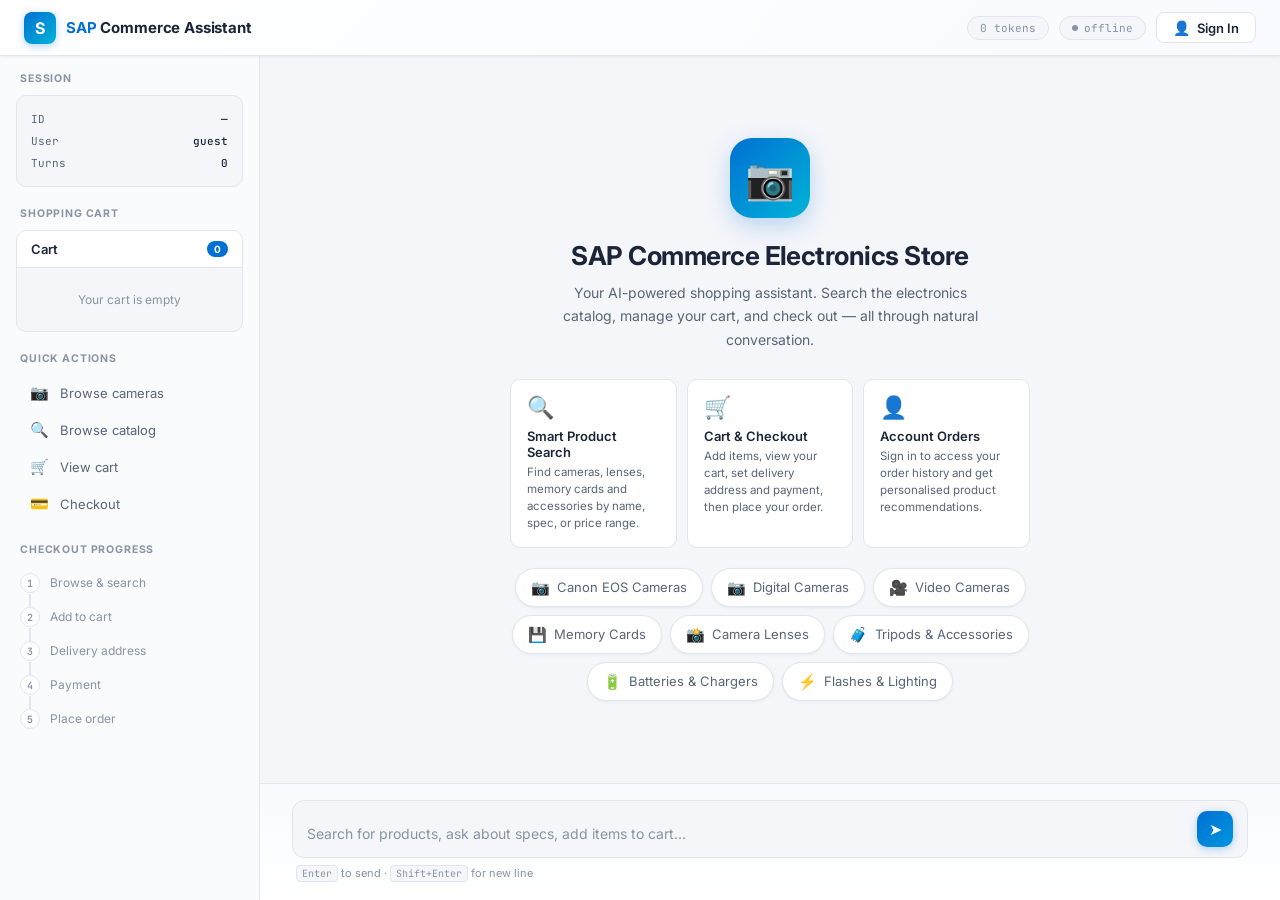
==== commit 0965819e: "qdrant impl for sementic search" ====
--- a/static/index.html
+++ b/static/index.html
@@ -55,7 +55,7 @@
     padding: 0 24px;
     height: 56px;
     border-bottom: 1px solid var(--border);
-    background: var(--surface);
+    background: linear-gradient(135deg, #ffffff 0%, #f8faff 100%);
     box-shadow: var(--shadow-sm);
     flex-shrink: 0;
   }
@@ -121,14 +121,14 @@
     border-right: 1px solid var(--border);
     display: flex; flex-direction: column;
     padding: 16px 0;
-    background: var(--sidebar-bg);
+    background: #fafbfd;
     overflow-y: auto;
   }
 
   .sidebar-section { padding: 0 16px 20px; }
   .sidebar-label {
-    font-size: 11px; font-weight: 600;
-    color: var(--muted); letter-spacing: .06em;
+    font-size: 10.5px; font-weight: 700;
+    color: var(--muted); letter-spacing: .08em;
     text-transform: uppercase;
     margin-bottom: 10px; padding: 0 4px;
   }
@@ -241,24 +241,24 @@
     animation: fadeUp .4s ease both;
   }
   .welcome-icon {
-    width: 72px; height: 72px; border-radius: 20px;
-    background: linear-gradient(135deg, var(--accent-light), #dbeafe);
+    width: 80px; height: 80px; border-radius: 22px;
+    background: linear-gradient(135deg, var(--accent), #00b4d8);
     display: flex; align-items: center; justify-content: center;
-    font-size: 36px; margin: 0 auto 20px;
-    box-shadow: var(--shadow-md);
-  }
-  .welcome h2 { font-size: 24px; font-weight: 700; margin-bottom: 8px; color: var(--text); }
-  .welcome p { font-size: 14px; color: var(--text-secondary); line-height: 1.6; }
-
-  .chips { display: flex; flex-wrap: wrap; justify-content: center; gap: 8px; margin-top: 24px; }
+    font-size: 40px; margin: 0 auto 22px;
+    box-shadow: 0 8px 24px rgba(0,112,210,.25);
+  }
+  .welcome h2 { font-size: 26px; font-weight: 700; margin-bottom: 10px; color: var(--text); letter-spacing: -.02em; }
+  .welcome p { font-size: 14px; color: var(--text-secondary); line-height: 1.65; max-width: 420px; margin: 0 auto; }
+
+  .chips { display: flex; flex-wrap: wrap; justify-content: center; gap: 8px; margin-top: 20px; }
   .chip {
-    padding: 10px 16px; border: 1px solid var(--border); border-radius: var(--radius);
-    font-size: 13px; color: var(--text-secondary); cursor: pointer; transition: all .15s;
+    padding: 9px 15px; border: 1px solid var(--border); border-radius: 100px;
+    font-size: 13px; color: var(--text-secondary); cursor: pointer; transition: all .18s;
     background: var(--surface); box-shadow: var(--shadow-sm);
-    display: flex; align-items: center; gap: 8px;
+    display: flex; align-items: center; gap: 7px;
   }
   .chip:hover { border-color: var(--accent); color: var(--accent); background: var(--accent-light); box-shadow: var(--shadow-md); transform: translateY(-1px); }
-  .chip .chip-icon { font-size: 18px; }
+  .chip .chip-icon { font-size: 15px; }
 
   .msg { display: flex; gap: 10px; max-width: 780px; animation: fadeUp .2s ease both; }
   .msg.user { flex-direction: row-reverse; margin-left: auto; }
@@ -280,12 +280,12 @@
   }
   .msg.agent .bubble {
     background: var(--surface); border: 1px solid var(--border);
-    border-top-left-radius: 3px; box-shadow: var(--shadow-sm);
+    border-top-left-radius: 3px; box-shadow: 0 1px 4px rgba(0,0,0,.06), 0 0 0 0 transparent;
     color: var(--text);
   }
   .msg.user .bubble {
-    background: var(--user-bg); color: var(--user-text);
-    border-top-right-radius: 3px; box-shadow: var(--shadow-sm);
+    background: linear-gradient(135deg, var(--accent), #0096e0); color: var(--user-text);
+    border-top-right-radius: 3px; box-shadow: 0 2px 8px rgba(0,112,210,.25);
   }
 
   /* Product cards inside agent bubbles */
@@ -331,7 +331,7 @@
   .input-bar {
     border-top: 1px solid var(--border);
     padding: 16px 32px 20px;
-    background: var(--surface);
+    background: linear-gradient(0deg, #ffffff 0%, #f8faff 100%);
     flex-shrink: 0;
   }
   .input-wrap {
@@ -350,12 +350,13 @@
 
   #sendBtn {
     width: 36px; height: 36px; border-radius: 10px; flex-shrink: 0;
-    background: var(--accent); border: none;
+    background: linear-gradient(135deg, var(--accent), #0096e0); border: none;
     display: flex; align-items: center; justify-content: center;
     cursor: pointer; transition: all .15s; color: white; font-size: 16px;
-  }
-  #sendBtn:hover { background: var(--accent-hover); transform: scale(1.05); }
-  #sendBtn:disabled { background: var(--border); color: var(--muted); cursor: not-allowed; transform: none; }
+    box-shadow: 0 2px 8px rgba(0,112,210,.3);
+  }
+  #sendBtn:hover { background: linear-gradient(135deg, var(--accent-hover), #007ec8); transform: scale(1.05); box-shadow: 0 4px 12px rgba(0,112,210,.4); }
+  #sendBtn:disabled { background: var(--border); color: var(--muted); cursor: not-allowed; transform: none; box-shadow: none; }
 
   .input-hint {
     font-size: 11px;
@@ -485,6 +486,110 @@
   }
   .user-pill .logout-link:hover { color: var(--danger); }
 
+  /* ── Product Cards ── */
+  .product-cards-wrap {
+    margin: 12px -4px 4px;
+  }
+  .product-cards-intro {
+    font-size: 14px; line-height: 1.7; margin-bottom: 10px;
+  }
+  .product-cards {
+    display: flex; gap: 12px;
+    overflow-x: auto; overflow-y: hidden;
+    padding: 4px 4px 10px;
+    scroll-snap-type: x mandatory;
+    -webkit-overflow-scrolling: touch;
+  }
+  .product-cards::-webkit-scrollbar { height: 5px; }
+  .product-cards::-webkit-scrollbar-track { background: transparent; }
+  .product-cards::-webkit-scrollbar-thumb { background: var(--border); border-radius: 3px; }
+
+  .product-card {
+    flex: 0 0 220px; scroll-snap-align: start;
+    background: var(--surface); border: 1px solid var(--border);
+    border-radius: var(--radius);
+    padding: 16px; display: flex; flex-direction: column;
+    transition: all .2s; position: relative;
+    overflow: hidden;
+  }
+  .product-card::before {
+    content: ''; position: absolute; top: 0; left: 0; right: 0; height: 3px;
+    background: linear-gradient(90deg, var(--accent), #00b4d8);
+    opacity: 0; transition: opacity .2s;
+  }
+  .product-card:hover { border-color: var(--accent); box-shadow: var(--shadow-md); transform: translateY(-2px); }
+  .product-card:hover::before { opacity: 1; }
+
+  .product-card-name {
+    font-size: 13px; font-weight: 600; color: var(--text);
+    line-height: 1.4; margin-bottom: 8px;
+    display: -webkit-box; -webkit-line-clamp: 2; -webkit-box-orient: vertical; overflow: hidden;
+    min-height: 36px;
+  }
+  .product-card-code {
+    font-family: var(--font-mono); font-size: 10px; color: var(--muted);
+    margin-bottom: 10px;
+  }
+  .product-card-price {
+    font-size: 18px; font-weight: 700; color: var(--accent);
+    font-family: var(--font-mono); margin-bottom: 6px;
+  }
+  .product-card-meta {
+    display: flex; align-items: center; gap: 6px;
+    margin-bottom: 12px; flex-wrap: wrap;
+  }
+  .product-card-stock {
+    font-size: 11px; font-weight: 600; padding: 2px 8px;
+    border-radius: 100px;
+  }
+  .product-card-stock.in-stock { background: var(--success-bg); color: var(--success); }
+  .product-card-stock.out-of-stock { background: var(--danger-bg); color: var(--danger); }
+  .product-card-stock.low-stock { background: var(--warning-bg); color: var(--warning); }
+  .product-card-rating {
+    font-size: 11px; color: var(--warning);
+    display: flex; align-items: center; gap: 3px;
+  }
+  .product-card-rating .stars { letter-spacing: -1px; }
+  .product-card-rating .val { color: var(--text-secondary); font-family: var(--font-mono); }
+
+  .product-card-actions { margin-top: auto; display: flex; gap: 6px; }
+  .product-card-btn {
+    flex: 1; padding: 7px 10px; border-radius: 6px; font-size: 12px;
+    font-family: var(--font-ui); font-weight: 600;
+    cursor: pointer; transition: all .15s; border: none; text-align: center;
+  }
+  .product-card-btn.add-cart {
+    background: var(--accent); color: white;
+  }
+  .product-card-btn.add-cart:hover { background: var(--accent-hover); }
+  .product-card-btn.details {
+    background: transparent; color: var(--accent); border: 1px solid var(--border);
+  }
+  .product-card-btn.details:hover { border-color: var(--accent); background: var(--accent-light); }
+
+  .product-scroll-hint {
+    font-size: 11px; color: var(--muted); margin-top: 4px;
+    display: flex; align-items: center; gap: 4px;
+  }
+
+  /* Widen bubble when it has product cards */
+  .bubble:has(.product-cards-wrap) { max-width: 720px; }
+
+  /* ── Feature grid (welcome screen) ── */
+  .feature-grid {
+    display: grid; grid-template-columns: repeat(3, 1fr);
+    gap: 10px; margin-top: 28px; text-align: left;
+  }
+  .feature-card {
+    background: var(--surface); border: 1px solid var(--border);
+    border-radius: var(--radius); padding: 14px 16px;
+    transition: all .2s; cursor: default;
+  }
+  .feature-card:hover { border-color: var(--accent); box-shadow: var(--shadow-md); transform: translateY(-2px); }
+  .feature-icon { font-size: 22px; margin-bottom: 8px; }
+  .feature-title { font-size: 13px; font-weight: 600; color: var(--text); margin-bottom: 4px; }
+  .feature-desc { font-size: 11.5px; color: var(--text-secondary); line-height: 1.5; }
+
   /* ── Responsive ── */
   @media (max-width: 768px) {
     .sidebar { display: none; }
@@ -492,6 +597,7 @@
     .input-bar { padding: 12px 16px 16px; }
     header { padding: 0 16px; }
     .token-badge { display: none; }
+    .feature-grid { grid-template-columns: 1fr; }
   }
 </style>
 </head>
@@ -555,7 +661,7 @@
     <div class="sidebar-section">
       <div class="sidebar-label">Quick Actions</div>
       <button class="quick-btn" onclick="sendQuick('Show me digital cameras')"><span class="icon">&#128247;</span> Browse cameras</button>
-      <button class="quick-btn" onclick="sendQuick('Search for headphones')"><span class="icon">&#127911;</span> Find headphones</button>
+      <button class="quick-btn" onclick="sendQuick('Show me what products you have')"><span class="icon">&#128269;</span> Browse catalog</button>
       <button class="quick-btn" onclick="sendQuick('Show me my cart')"><span class="icon">&#128722;</span> View cart</button>
       <button class="quick-btn" onclick="sendQuick('I want to checkout')"><span class="icon">&#128179;</span> Checkout</button>
     </div>
@@ -573,18 +679,35 @@
   <div class="chat-wrap">
     <div id="messages">
       <div class="welcome" id="welcome">
-        <div class="welcome-icon">&#128722;</div>
+        <div class="welcome-icon">&#128247;</div>
         <h2>SAP Commerce Electronics Store</h2>
-        <p>Your AI-powered shopping assistant. Browse the electronics catalog, manage your cart, and place orders with conversational ease.</p>
+        <p>Your AI-powered shopping assistant. Search the electronics catalog, manage your cart, and check out — all through natural conversation.</p>
+        <div class="feature-grid">
+          <div class="feature-card">
+            <div class="feature-icon">&#128269;</div>
+            <div class="feature-title">Smart Product Search</div>
+            <div class="feature-desc">Find cameras, lenses, memory cards and accessories by name, spec, or price range.</div>
+          </div>
+          <div class="feature-card">
+            <div class="feature-icon">&#128722;</div>
+            <div class="feature-title">Cart &amp; Checkout</div>
+            <div class="feature-desc">Add items, view your cart, set delivery address and payment, then place your order.</div>
+          </div>
+          <div class="feature-card">
+            <div class="feature-icon">&#128100;</div>
+            <div class="feature-title">Account Orders</div>
+            <div class="feature-desc">Sign in to access your order history and get personalised product recommendations.</div>
+          </div>
+        </div>
         <div class="chips">
           <div class="chip" onclick="sendQuick('Show me Canon EOS cameras')"><span class="chip-icon">&#128247;</span> Canon EOS Cameras</div>
-          <div class="chip" onclick="sendQuick('Search for Sony headphones')"><span class="chip-icon">&#127911;</span> Sony Headphones</div>
-          <div class="chip" onclick="sendQuick('What power drills do you have?')"><span class="chip-icon">&#128295;</span> Power Drills</div>
+          <div class="chip" onclick="sendQuick('Show me digital cameras')"><span class="chip-icon">&#128247;</span> Digital Cameras</div>
+          <div class="chip" onclick="sendQuick('Show me video cameras')"><span class="chip-icon">&#127909;</span> Video Cameras</div>
           <div class="chip" onclick="sendQuick('Show me memory cards')"><span class="chip-icon">&#128190;</span> Memory Cards</div>
           <div class="chip" onclick="sendQuick('Search for camera lenses')"><span class="chip-icon">&#128248;</span> Camera Lenses</div>
-          <div class="chip" onclick="sendQuick('Show me tripods and camera accessories')"><span class="chip-icon">&#129523;</span> Tripods & Accessories</div>
-          <div class="chip" onclick="sendQuick('What batteries and chargers are available?')"><span class="chip-icon">&#128267;</span> Batteries & Chargers</div>
-          <div class="chip" onclick="sendQuick('Show me webcams and video cameras')"><span class="chip-icon">&#127909;</span> Video Cameras</div>
+          <div class="chip" onclick="sendQuick('Show me tripods and camera accessories')"><span class="chip-icon">&#129523;</span> Tripods &amp; Accessories</div>
+          <div class="chip" onclick="sendQuick('What batteries and chargers are available?')"><span class="chip-icon">&#128267;</span> Batteries &amp; Chargers</div>
+          <div class="chip" onclick="sendQuick('Show me camera flashes and lighting')"><span class="chip-icon">&#9889;</span> Flashes &amp; Lighting</div>
         </div>
       </div>
     </div>
@@ -705,7 +828,7 @@
       currentUser = d.username;
       closeLogin();
       updateAuthUI(d.username);
-      appendMsg('agent', `Welcome back, **${d.username}**! You're now signed in. How can I help you today? You can browse cameras, headphones, or any electronics from the catalog.`);
+      appendMsg('agent', `Welcome back, **${d.username}**! You're now signed in. How can I help you today? You can browse cameras, memory cards, accessories, or any electronics from the catalog.`);
       updateSidebarUser(d.username);
     } catch (err) {
       showLoginError('Could not reach the server. Please try again.');
@@ -792,6 +915,13 @@
       appendMsg('agent', d.reply);
       updateSidebar(d);
       parseCartFromReply(d);
+
+      // Sync auth state from server (covers static token / pre-authenticated sessions)
+      if (d.authenticated && d.username && !currentUser) {
+        currentUser = d.username;
+        updateAuthUI(d.username);
+        updateSidebarUser(d.username);
+      }
 
       if (d.awaiting_approval) showOrderConfirm(d.session_id);
     } catch (err) {
@@ -901,12 +1031,297 @@
     avatar.textContent = role === 'agent' ? 'AI' : 'U';
     const bubble = document.createElement('div');
     bubble.className = 'bubble';
-    bubble.innerHTML  = formatText(text);
+
+    if (role === 'agent' && isProductSearchReply(text)) {
+      const parsed = parseProductsFromText(text);
+      if (parsed.products.length > 0) {
+        bubble.innerHTML = buildProductCardsHTML(parsed.intro, parsed.products, parsed.outro);
+      } else {
+        bubble.innerHTML = formatText(text);
+      }
+    } else {
+      bubble.innerHTML = formatText(text);
+    }
+
     div.appendChild(avatar);
     div.appendChild(bubble);
     msgs.appendChild(div);
     msgs.scrollTop = msgs.scrollHeight;
     return div;
+  }
+
+  // ── Detect if reply is a product search result ──
+  function isProductSearchReply(text) {
+    const lower = text.toLowerCase();
+    // Must NOT be a cart, checkout, order, or detail response
+    const isCartOrOrder = /added to (your )?cart|cart (contents|total|summary)|order (placed|confirmed|#|code)|checkout|delivery (address|mode)|payment|shipping|entry.?number|your order|has been added/i.test(lower);
+    if (isCartOrOrder) return false;
+
+    // Must look like a search/browse result
+    const hasSearchContext = /found|result|here are|available|match|showing|products? (for|i found|in)|catalog|search|top result|browse/i.test(lower);
+    if (!hasSearchContext) return false;
+
+    // Must have a product table OR a numbered list with price/code details
+    const hasProductTable = /\|\s*(product|name)\s*\|/i.test(text);
+    const hasNumberedProducts = /^\s*\d+[\.\)]\s*.+/m.test(text) && /price|stock|\$\d/im.test(text);
+    const hasBoldProducts = /\*\*.+?\*\*/.test(text) && /price|stock|\$\d/im.test(text);
+
+    return hasProductTable || hasNumberedProducts || hasBoldProducts;
+  }
+
+  // ── Product parsing from agent text ──
+  function parseProductsFromText(text) {
+    // Try markdown table first, then fall back to bold-name list
+    const tableResult = parseMarkdownTable(text);
+    if (tableResult.products.length > 0) return tableResult;
+    return parseBoldList(text);
+  }
+
+  // Parse markdown table format:
+  // | Product | Price | Stock | Rating |
+  // |---------|-------|-------|--------|
+  // | Name    | $X.XX | ...   | ...    |
+  function parseMarkdownTable(text) {
+    const lines = text.split('\n');
+    const introLines = [];
+    const outroLines = [];
+    const products = [];
+    let headerIdx = -1;
+    let colMap = {};  // column name → index
+
+    // Find the header row (contains | Product | or | Name |)
+    for (let i = 0; i < lines.length; i++) {
+      const t = lines[i].trim();
+      if (t.startsWith('|') && t.endsWith('|')) {
+        const cells = t.split('|').map(c => c.trim()).filter(c => c);
+        const lower = cells.map(c => c.toLowerCase());
+        if (lower.some(c => c === 'product' || c === 'name')) {
+          headerIdx = i;
+          cells.forEach((c, idx) => { colMap[c.toLowerCase()] = idx; });
+          break;
+        }
+      }
+    }
+
+    if (headerIdx === -1) return { intro: '', products: [], outro: '' };
+
+    // Collect intro (everything before header)
+    for (let i = 0; i < headerIdx; i++) introLines.push(lines[i]);
+
+    // Skip header and separator rows, parse data rows
+    let dataStart = headerIdx + 1;
+    // Skip separator line like |---|---|---|
+    if (dataStart < lines.length && lines[dataStart].trim().match(/^\|[\s\-:|]+\|$/)) {
+      dataStart++;
+    }
+
+    let dataEnd = dataStart;
+    for (let i = dataStart; i < lines.length; i++) {
+      const t = lines[i].trim();
+      if (t.startsWith('|') && t.endsWith('|')) {
+        const cells = t.split('|').map(c => c.trim()).filter(c => c);
+        if (cells.length < 2 || cells.every(c => c.match(/^[-:]+$/))) continue;
+
+        const nameIdx = colMap['product'] ?? colMap['name'] ?? 0;
+        const priceIdx = colMap['price'] ?? 1;
+        const stockIdx = colMap['stock'] ?? 2;
+        const ratingIdx = colMap['rating'] ?? 3;
+
+        const name = (cells[nameIdx] || '').replace(/\*\*/g, '').trim();
+        const price = (cells[priceIdx] || '').replace(/\*\*/g, '').trim();
+        const stock = (cells[stockIdx] || '').trim();
+        const ratingRaw = (cells[ratingIdx] || '').replace(/[^0-9.]/g, '').trim();
+        const rating = ratingRaw ? parseFloat(ratingRaw) : null;
+
+        if (name && name !== '---') {
+          products.push({ name, price: price || null, code: null, stock: stock || null, rating });
+        }
+        dataEnd = i + 1;
+      } else {
+        break;
+      }
+    }
+
+    // Collect outro (everything after table)
+    for (let i = dataEnd; i < lines.length; i++) outroLines.push(lines[i]);
+
+    return {
+      intro: introLines.join('\n').trim(),
+      products,
+      outro: outroLines.join('\n').trim(),
+    };
+  }
+
+  // Fallback: parse numbered/bulleted product list
+  // Handles both:
+  //   1. **Product Name** - $XX.XX
+  //   1. Product Name (Code: 1312564)
+  //      - Price: $7.61
+  //      - Stock: In Stock
+  function parseBoldList(text) {
+    const lines = text.split('\n');
+    const products = [];
+    const introLines = [];
+    const outroLines = [];
+    let inProducts = false;
+    let doneProducts = false;
+    let currentProduct = null;
+
+    for (let i = 0; i < lines.length; i++) {
+      const trimmed = lines[i].trim();
+
+      // Skip markdown headings (### Battery Chargers)
+      if (trimmed.match(/^#{1,4}\s+/)) {
+        if (!inProducts) introLines.push(lines[i]);
+        continue;
+      }
+
+      // Match numbered product line: "1. Name (Code: xxx)" or "1. **Name** - $price"
+      const boldMatch = trimmed.match(
+        /^(\d+)[\.\)]\s+\*\*(.+?)\*\*\s*(?:[-–—]\s*)?(.*)$/
+      );
+      const plainMatch = trimmed.match(
+        /^(\d+)[\.\)]\s+(.+?)(?:\s*\((?:Code|SKU)[:\s]*([A-Za-z0-9_-]+)\))?\s*$/
+      );
+
+      if (boldMatch) {
+        if (currentProduct) products.push(currentProduct);
+        inProducts = true;
+        const name = boldMatch[2].trim();
+        const rest = boldMatch[3].trim();
+        const priceMatch = rest.match(/\$[\d,]+\.?\d*/);
+        currentProduct = { name, price: priceMatch ? priceMatch[0] : null, code: null, stock: null, rating: null };
+        const codeInline = rest.match(/(?:code|sku)[:\s]*([A-Za-z0-9_-]+)/i);
+        if (codeInline) currentProduct.code = codeInline[1];
+        continue;
+      }
+
+      if (plainMatch && !plainMatch[2].match(/^[-•]/)) {
+        // Avoid matching detail sub-lines like "- Price: $7.61"
+        if (currentProduct) products.push(currentProduct);
+        inProducts = true;
+        const name = plainMatch[2].trim();
+        const code = plainMatch[3] || null;
+        currentProduct = { name, price: null, code, stock: null, rating: null };
+        continue;
+      }
+
+      // Detail lines for current product (with or without leading dash/bullet)
+      if (currentProduct && !doneProducts) {
+        const stripped = trimmed.replace(/^[-•*]\s*/, '');
+
+        const priceLine = stripped.match(/^price[:\s]*(\$[\d,]+\.?\d*)/i);
+        const stockLine = stripped.match(/^stock[:\s]*(.*)/i);
+        const ratingLine = stripped.match(/^(?:rating|avg\.?\s*rating)[:\s]*([\d.]+)/i);
+        const codeLine = stripped.match(/^(?:code|sku|product\s*code)[:\s]*([A-Za-z0-9_-]+)/i);
+
+        if (priceLine) { currentProduct.price = priceLine[1]; continue; }
+        if (stockLine) { currentProduct.stock = stockLine[1].trim(); continue; }
+        if (ratingLine) { currentProduct.rating = parseFloat(ratingLine[1]); continue; }
+        if (codeLine && !currentProduct.code) { currentProduct.code = codeLine[1]; continue; }
+
+        // Standalone price "$7.61"
+        if (!currentProduct.price && stripped.match(/^\$[\d,]+\.?\d*$/)) {
+          currentProduct.price = stripped; continue;
+        }
+
+        if (trimmed === '') continue;
+
+        // Check if upcoming lines have more numbered products
+        let hasMore = false;
+        for (let j = i; j < lines.length; j++) {
+          if (lines[j].trim().match(/^\d+[\.\)]\s+/)) { hasMore = true; break; }
+        }
+        if (!hasMore) {
+          products.push(currentProduct); currentProduct = null;
+          doneProducts = true; outroLines.push(lines[i]); continue;
+        }
+      }
+
+      if (doneProducts) outroLines.push(lines[i]);
+      else if (!inProducts) introLines.push(lines[i]);
+    }
+
+    if (currentProduct) products.push(currentProduct);
+
+    return {
+      intro: introLines.join('\n').trim(),
+      products,
+      outro: outroLines.join('\n').trim(),
+    };
+  }
+
+  function buildProductCardsHTML(intro, products, outro) {
+    let html = '';
+    if (intro) html += `<div class="product-cards-intro">${formatText(intro)}</div>`;
+
+    html += '<div class="product-cards-wrap">';
+    html += '<div class="product-cards">';
+    products.forEach(p => {
+      const stockClass = getStockClass(p.stock);
+      const stockLabel = getStockLabel(p.stock);
+      const ratingHTML = p.rating ? buildRatingHTML(p.rating) : '';
+
+      const safeName = esc(p.name).replace(/'/g, "\\'");
+      const addMsg = p.code
+        ? `Add product ${esc(p.code)} to my cart`
+        : `Add ${safeName} to my cart`;
+      const detailMsg = p.code
+        ? `Show details for product ${esc(p.code)}`
+        : `Show me details for ${safeName}`;
+
+      html += `<div class="product-card">
+        <div class="product-card-name">${esc(p.name)}</div>
+        ${p.code ? `<div class="product-card-code">${esc(p.code)}</div>` : ''}
+        ${p.price ? `<div class="product-card-price">${esc(p.price)}</div>` : ''}
+        <div class="product-card-meta">
+          ${stockLabel ? `<span class="product-card-stock ${stockClass}">${stockLabel}</span>` : ''}
+          ${ratingHTML}
+        </div>
+        <div class="product-card-actions">
+          <button class="product-card-btn add-cart" onclick="sendQuick('${addMsg}')">Add to Cart</button>
+          <button class="product-card-btn details" onclick="sendQuick('${detailMsg}')">Details</button>
+        </div>
+      </div>`;
+    });
+    html += '</div>';
+    if (products.length > 2) {
+      html += '<div class="product-scroll-hint">&#8592; scroll for more &#8594;</div>';
+    }
+    html += '</div>';
+
+    if (outro) html += `<div style="margin-top:8px">${formatText(outro)}</div>`;
+    return html;
+  }
+
+  function getStockClass(stock) {
+    if (!stock) return '';
+    const s = stock.toLowerCase();
+    if (s.includes('instock') || s.includes('in stock') || s === 'instock') return 'in-stock';
+    if (s.includes('low') || s.includes('limited')) return 'low-stock';
+    if (s.includes('out') || s.includes('unavailable')) return 'out-of-stock';
+    return 'in-stock';
+  }
+
+  function getStockLabel(stock) {
+    if (!stock) return '';
+    const s = stock.toLowerCase();
+    if (s.includes('instock') || s === 'instock') return 'In Stock';
+    if (s.includes('in stock')) return 'In Stock';
+    if (s.includes('low') || s.includes('limited')) return 'Low Stock';
+    if (s.includes('out')) return 'Out of Stock';
+    return stock;
+  }
+
+  function buildRatingHTML(rating) {
+    const full = Math.floor(rating);
+    const half = rating - full >= 0.5 ? 1 : 0;
+    const empty = 5 - full - half;
+    let stars = '';
+    for (let i = 0; i < full; i++) stars += '&#9733;';
+    for (let i = 0; i < half; i++) stars += '&#9733;';
+    for (let i = 0; i < empty; i++) stars += '&#9734;';
+    return `<span class="product-card-rating"><span class="stars">${stars}</span><span class="val">${rating.toFixed(1)}</span></span>`;
   }
 
   function appendTyping() {
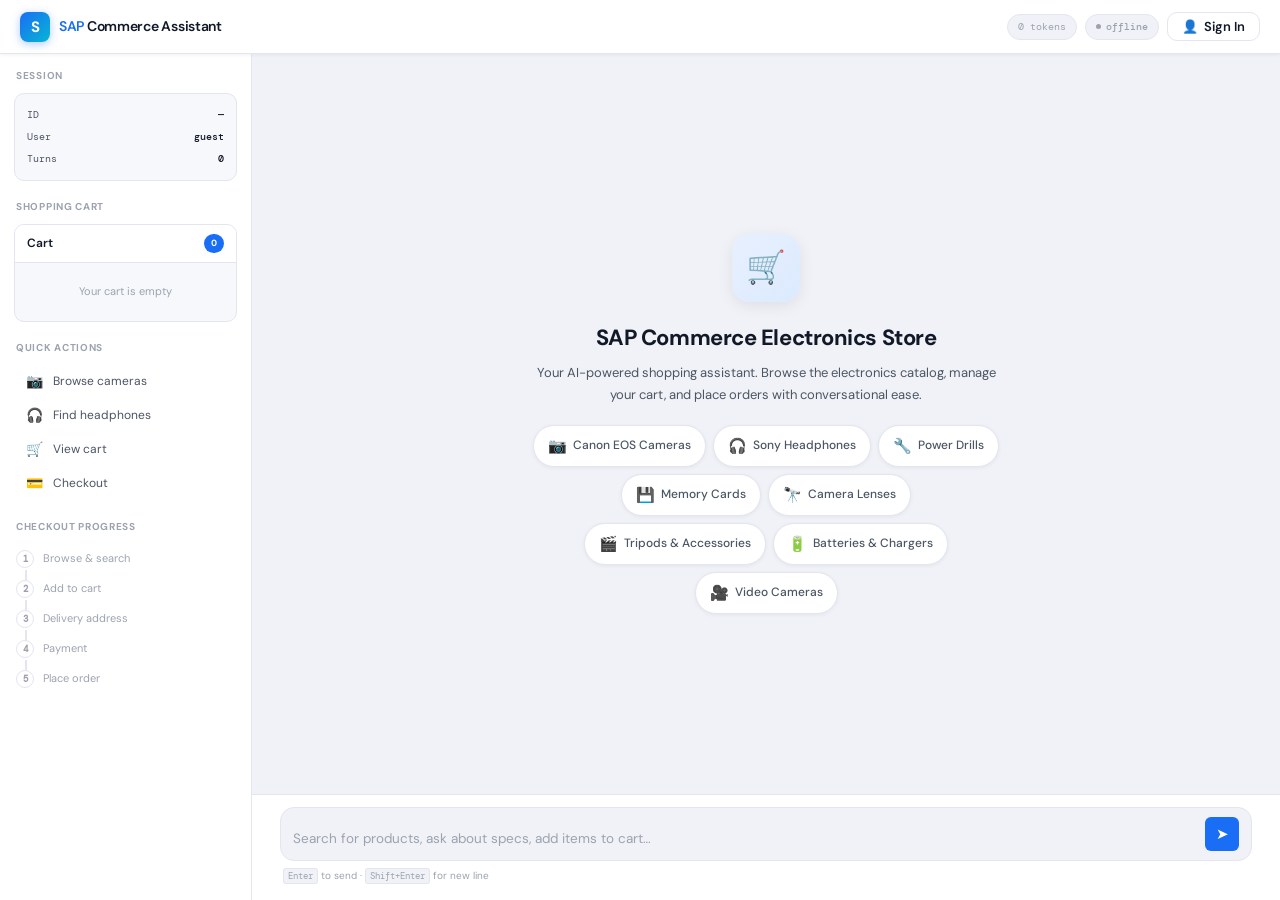
==== commit 68b98716: "in this commit i am creating a new branch in the repo for taking my current code as backup before me" ====
--- a/static/index.html
+++ b/static/index.html
@@ -3,612 +3,792 @@
 <head>
 <meta charset="UTF-8"/>
 <meta name="viewport" content="width=device-width, initial-scale=1.0"/>
-<title>SAP Commerce Shopping Assistant</title>
+<title>SAP Commerce — Shopping Assistant</title>
 <link rel="preconnect" href="https://fonts.googleapis.com">
-<link href="https://fonts.googleapis.com/css2?family=Inter:wght@400;500;600;700&family=JetBrains+Mono:wght@400;500&display=swap" rel="stylesheet">
+<link rel="preconnect" href="https://fonts.gstatic.com" crossorigin>
+<link href="https://fonts.googleapis.com/css2?family=DM+Sans:ital,opsz,wght@0,9..40,300;0,9..40,400;0,9..40,500;0,9..40,600;0,9..40,700;1,9..40,400&family=DM+Mono:wght@400;500&display=swap" rel="stylesheet">
+
 <style>
-  :root {
-    --bg:        #f5f6fa;
-    --surface:   #ffffff;
-    --border:    #e2e5ef;
-    --accent:    #0070d2;
-    --accent-light: #e8f2fd;
-    --accent-hover: #005bb5;
-    --success:   #2e844a;
-    --success-bg:#e6f5ec;
-    --danger:    #c23934;
-    --danger-bg: #fde8e8;
-    --warning:   #dd7a01;
-    --warning-bg:#fef3e0;
-    --text:      #1b2537;
-    --text-secondary: #596577;
-    --muted:     #8993a4;
-    --user-bg:   #0070d2;
-    --user-text: #ffffff;
-    --agent-bg:  #ffffff;
-    --sidebar-bg:#ffffff;
-    --font-ui:   'Inter', -apple-system, BlinkMacSystemFont, sans-serif;
-    --font-mono: 'JetBrains Mono', monospace;
-    --shadow-sm: 0 1px 3px rgba(0,0,0,.06);
-    --shadow-md: 0 4px 12px rgba(0,0,0,.08);
-    --shadow-lg: 0 8px 32px rgba(0,0,0,.12);
-    --radius:    10px;
-  }
-
-  *, *::before, *::after { box-sizing: border-box; margin: 0; padding: 0; }
-
-  body {
-    background: var(--bg);
-    color: var(--text);
-    font-family: var(--font-ui);
-    height: 100dvh;
-    display: flex;
-    flex-direction: column;
-    overflow: hidden;
-    -webkit-font-smoothing: antialiased;
-  }
-
-  /* ── Header ── */
-  header {
-    position: relative; z-index: 10;
-    display: flex; align-items: center; justify-content: space-between;
-    padding: 0 24px;
-    height: 56px;
-    border-bottom: 1px solid var(--border);
-    background: linear-gradient(135deg, #ffffff 0%, #f8faff 100%);
-    box-shadow: var(--shadow-sm);
-    flex-shrink: 0;
-  }
-
-  .logo {
-    display: flex; align-items: center; gap: 10px;
-    font-size: 15px; font-weight: 700; letter-spacing: -0.01em;
-    color: var(--text);
-  }
-  .logo-icon {
-    width: 32px; height: 32px; border-radius: 8px;
-    background: linear-gradient(135deg, #0070d2, #00b4d8);
-    display: flex; align-items: center; justify-content: center;
-    color: white; font-size: 16px; font-weight: 700;
-    box-shadow: 0 2px 8px rgba(0,112,210,.3);
-  }
-  .logo span.brand-sap { color: var(--accent); }
-
-  .header-right { display: flex; align-items: center; gap: 10px; }
-
-  .status-pill {
-    display: flex; align-items: center; gap: 6px;
-    font-family: var(--font-mono); font-size: 11px;
-    color: var(--muted);
-    padding: 4px 12px;
-    background: var(--bg);
-    border: 1px solid var(--border);
-    border-radius: 100px;
-    transition: all .3s;
-  }
-  .status-pill.online { color: var(--success); border-color: rgba(46,132,74,.25); background: var(--success-bg); }
-  .status-pill .dot { width: 6px; height: 6px; border-radius: 50%; background: currentColor; }
-
-  .token-badge {
-    font-family: var(--font-mono); font-size: 11px;
-    color: var(--muted); padding: 4px 12px;
-    background: var(--bg);
-    border: 1px solid var(--border); border-radius: 100px;
-  }
-
-  #authBtn {
-    display: flex; align-items: center; gap: 7px;
-    padding: 6px 16px;
-    border-radius: 8px; border: 1px solid var(--border);
-    background: var(--surface);
-    color: var(--text); font-family: var(--font-ui); font-size: 13px; font-weight: 600;
-    cursor: pointer; transition: all .2s;
-  }
-  #authBtn:hover { border-color: var(--accent); color: var(--accent); background: var(--accent-light); }
-  #authBtn.logged-in { border-color: var(--success); color: var(--success); background: var(--success-bg); }
-  #authBtn .auth-icon { font-size: 14px; }
-
-  /* ── Layout ── */
-  .layout {
-    position: relative; z-index: 1;
-    flex: 1; display: flex;
-    overflow: hidden;
-  }
-
-  /* ── Sidebar ── */
-  .sidebar {
-    width: 260px; flex-shrink: 0;
-    border-right: 1px solid var(--border);
-    display: flex; flex-direction: column;
-    padding: 16px 0;
-    background: #fafbfd;
-    overflow-y: auto;
-  }
-
-  .sidebar-section { padding: 0 16px 20px; }
-  .sidebar-label {
-    font-size: 10.5px; font-weight: 700;
-    color: var(--muted); letter-spacing: .08em;
-    text-transform: uppercase;
-    margin-bottom: 10px; padding: 0 4px;
-  }
-
-  .session-card {
-    background: var(--bg);
-    border: 1px solid var(--border);
-    border-radius: var(--radius); padding: 12px 14px;
-    font-family: var(--font-mono); font-size: 11px;
-  }
-  .session-card .row {
-    display: flex; justify-content: space-between;
-    padding: 4px 0; color: var(--text-secondary);
-  }
-  .session-card .row span:last-child { color: var(--text); font-weight: 500; }
-  .session-card .row span.active { color: var(--success); font-weight: 600; }
-
-  /* ── Cart panel in sidebar ── */
-  .cart-panel {
-    background: var(--bg);
-    border: 1px solid var(--border);
-    border-radius: var(--radius);
-    overflow: hidden;
-  }
-  .cart-header {
-    display: flex; align-items: center; justify-content: space-between;
-    padding: 10px 14px;
-    background: var(--surface);
-    border-bottom: 1px solid var(--border);
-    font-size: 13px; font-weight: 600;
-  }
-  .cart-header .cart-count {
-    background: var(--accent);
-    color: white; font-size: 10px; font-weight: 700;
-    padding: 2px 7px; border-radius: 100px;
-    min-width: 20px; text-align: center;
-  }
-  .cart-items { padding: 8px 10px; max-height: 180px; overflow-y: auto; }
-  .cart-item {
-    display: flex; justify-content: space-between; align-items: center;
-    padding: 6px 4px; font-size: 12px;
-    border-bottom: 1px solid rgba(0,0,0,.04);
-  }
-  .cart-item:last-child { border-bottom: none; }
-  .cart-item-name { flex: 1; color: var(--text); font-weight: 500; }
-  .cart-item-qty { color: var(--muted); font-family: var(--font-mono); font-size: 11px; margin: 0 8px; }
-  .cart-item-price { color: var(--text); font-weight: 600; font-family: var(--font-mono); font-size: 11px; }
-  .cart-empty { padding: 16px 10px; text-align: center; color: var(--muted); font-size: 12px; }
-  .cart-total {
-    display: flex; justify-content: space-between;
-    padding: 10px 14px;
-    background: var(--surface);
-    border-top: 1px solid var(--border);
-    font-size: 13px; font-weight: 600;
-  }
-  .cart-total .price { color: var(--accent); font-family: var(--font-mono); }
-
-  .quick-btn {
-    display: flex; align-items: center; gap: 10px;
-    width: 100%; padding: 8px 12px;
-    border: none; border-radius: 8px;
-    background: transparent; color: var(--text-secondary);
-    font-family: var(--font-ui); font-size: 13px;
-    cursor: pointer; transition: all .15s;
-    text-align: left; margin-bottom: 2px;
-  }
-  .quick-btn:hover { background: var(--accent-light); color: var(--accent); }
-  .quick-btn .icon { font-size: 15px; width: 22px; text-align: center; }
-
-  .flow-steps { padding: 0 16px; }
-  .step {
-    display: flex; align-items: flex-start; gap: 10px;
-    padding: 7px 4px; position: relative;
-  }
-  .step:not(:last-child)::after {
-    content: '';
-    position: absolute; left: 13px; top: 28px;
-    width: 1.5px; height: calc(100% - 12px);
-    background: var(--border);
-  }
-  .step-num {
-    width: 20px; height: 20px; border-radius: 50%;
-    border: 1.5px solid var(--border);
-    display: flex; align-items: center; justify-content: center;
-    font-family: var(--font-mono); font-size: 10px; font-weight: 600;
-    color: var(--muted); flex-shrink: 0;
-    background: var(--surface); transition: all .3s;
-  }
-  .step.done .step-num   { border-color: var(--success); color: white; background: var(--success); }
-  .step.active .step-num { border-color: var(--accent);  color: white; background: var(--accent); box-shadow: 0 0 0 3px var(--accent-light); }
-  .step-text { font-size: 12px; color: var(--muted); padding-top: 2px; line-height: 1.4; }
-  .step.done .step-text   { color: var(--text); }
-  .step.active .step-text { color: var(--text); font-weight: 500; }
-
-  /* ── Chat ── */
-  .chat-wrap { flex: 1; display: flex; flex-direction: column; overflow: hidden; background: var(--bg); }
-
-  #messages {
-    flex: 1; overflow-y: auto;
-    padding: 28px 32px;
-    display: flex; flex-direction: column; gap: 16px;
-    scroll-behavior: smooth;
-  }
-  #messages::-webkit-scrollbar { width: 5px; }
-  #messages::-webkit-scrollbar-track { background: transparent; }
-  #messages::-webkit-scrollbar-thumb { background: var(--border); border-radius: 3px; }
-
-  .welcome {
-    margin: auto; text-align: center; max-width: 520px;
-    animation: fadeUp .4s ease both;
-  }
-  .welcome-icon {
-    width: 80px; height: 80px; border-radius: 22px;
-    background: linear-gradient(135deg, var(--accent), #00b4d8);
-    display: flex; align-items: center; justify-content: center;
-    font-size: 40px; margin: 0 auto 22px;
-    box-shadow: 0 8px 24px rgba(0,112,210,.25);
-  }
-  .welcome h2 { font-size: 26px; font-weight: 700; margin-bottom: 10px; color: var(--text); letter-spacing: -.02em; }
-  .welcome p { font-size: 14px; color: var(--text-secondary); line-height: 1.65; max-width: 420px; margin: 0 auto; }
-
-  .chips { display: flex; flex-wrap: wrap; justify-content: center; gap: 8px; margin-top: 20px; }
-  .chip {
-    padding: 9px 15px; border: 1px solid var(--border); border-radius: 100px;
-    font-size: 13px; color: var(--text-secondary); cursor: pointer; transition: all .18s;
-    background: var(--surface); box-shadow: var(--shadow-sm);
-    display: flex; align-items: center; gap: 7px;
-  }
-  .chip:hover { border-color: var(--accent); color: var(--accent); background: var(--accent-light); box-shadow: var(--shadow-md); transform: translateY(-1px); }
-  .chip .chip-icon { font-size: 15px; }
-
-  .msg { display: flex; gap: 10px; max-width: 780px; animation: fadeUp .2s ease both; }
-  .msg.user { flex-direction: row-reverse; margin-left: auto; }
-  @keyframes fadeUp {
-    from { opacity:0; transform:translateY(8px); }
-    to   { opacity:1; transform:translateY(0); }
-  }
-
-  .avatar {
-    width: 32px; height: 32px; border-radius: 10px; flex-shrink: 0;
-    display: flex; align-items: center; justify-content: center; font-size: 14px;
-  }
-  .msg.agent .avatar { background: var(--accent-light); color: var(--accent); }
-  .msg.user  .avatar { background: var(--user-bg); color: var(--user-text); }
-
-  .bubble {
-    padding: 12px 16px; border-radius: 12px;
-    font-size: 14px; line-height: 1.7; max-width: 620px;
-  }
-  .msg.agent .bubble {
-    background: var(--surface); border: 1px solid var(--border);
-    border-top-left-radius: 3px; box-shadow: 0 1px 4px rgba(0,0,0,.06), 0 0 0 0 transparent;
-    color: var(--text);
-  }
-  .msg.user .bubble {
-    background: linear-gradient(135deg, var(--accent), #0096e0); color: var(--user-text);
-    border-top-right-radius: 3px; box-shadow: 0 2px 8px rgba(0,112,210,.25);
-  }
-
-  /* Product cards inside agent bubbles */
-  .bubble .product-line { margin: 4px 0; }
-
-  .typing { display: flex; align-items: center; gap: 5px; padding: 6px 4px; }
-  .typing span {
-    width: 7px; height: 7px; border-radius: 50%;
-    background: var(--accent); opacity: .4;
-    animation: blink 1.2s infinite;
-  }
-  .typing span:nth-child(2) { animation-delay: .2s; }
-  .typing span:nth-child(3) { animation-delay: .4s; }
-  @keyframes blink {
-    0%,80%,100% { opacity:.2; transform:scale(1); }
-    40%          { opacity:1;  transform:scale(1.15); }
-  }
-
-  .confirm-banner {
-    margin: 10px 0 0; padding: 14px 16px;
-    background: var(--warning-bg); border: 1px solid rgba(221,122,1,.3);
-    border-radius: var(--radius); font-size: 13px;
-  }
-  .confirm-banner strong { color: var(--warning); }
-  .confirm-actions { display: flex; gap: 8px; margin-top: 12px; }
-  .btn-confirm {
-    padding: 8px 20px; border-radius: 8px; font-size: 13px;
-    font-family: var(--font-ui); font-weight: 600;
-    cursor: pointer; transition: all .15s; border: none;
-  }
-  .btn-confirm.yes { background: var(--success); color: white; }
-  .btn-confirm.yes:hover { background: #256d3b; }
-  .btn-confirm.no  { background: var(--bg); color: var(--text); border: 1px solid var(--border); }
-  .btn-confirm.no:hover { background: var(--border); }
-
-  .error-bubble {
-    padding: 12px 16px;
-    background: var(--danger-bg); border: 1px solid rgba(194,57,52,.2);
-    border-radius: var(--radius); font-size: 13px; color: var(--danger);
-  }
-
-  /* ── Input bar ── */
-  .input-bar {
-    border-top: 1px solid var(--border);
-    padding: 16px 32px 20px;
-    background: linear-gradient(0deg, #ffffff 0%, #f8faff 100%);
-    flex-shrink: 0;
-  }
-  .input-wrap {
-    display: flex; align-items: flex-end; gap: 10px;
-    background: var(--bg); border: 1.5px solid var(--border);
-    border-radius: 12px; padding: 10px 14px; transition: all .2s;
-  }
-  .input-wrap:focus-within { border-color: var(--accent); box-shadow: 0 0 0 3px var(--accent-light); }
-
-  #userInput {
-    flex: 1; background: transparent; border: none; outline: none;
-    color: var(--text); font-family: var(--font-ui); font-size: 14px;
-    resize: none; max-height: 140px; min-height: 24px; line-height: 1.5;
-  }
-  #userInput::placeholder { color: var(--muted); }
-
-  #sendBtn {
-    width: 36px; height: 36px; border-radius: 10px; flex-shrink: 0;
-    background: linear-gradient(135deg, var(--accent), #0096e0); border: none;
-    display: flex; align-items: center; justify-content: center;
-    cursor: pointer; transition: all .15s; color: white; font-size: 16px;
-    box-shadow: 0 2px 8px rgba(0,112,210,.3);
-  }
-  #sendBtn:hover { background: linear-gradient(135deg, var(--accent-hover), #007ec8); transform: scale(1.05); box-shadow: 0 4px 12px rgba(0,112,210,.4); }
-  #sendBtn:disabled { background: var(--border); color: var(--muted); cursor: not-allowed; transform: none; box-shadow: none; }
-
-  .input-hint {
-    font-size: 11px;
-    color: var(--muted); margin-top: 8px; padding: 0 4px;
-  }
-  .input-hint kbd {
-    padding: 1px 5px; background: var(--bg); border: 1px solid var(--border);
-    border-radius: 4px; font-family: var(--font-mono); font-size: 10px;
-  }
-
-  /* ── Login modal ── */
-  .modal-overlay {
-    position: fixed; inset: 0; z-index: 100;
-    background: rgba(0,0,0,.4);
-    backdrop-filter: blur(4px);
-    display: flex; align-items: center; justify-content: center;
-    opacity: 0; pointer-events: none;
-    transition: opacity .25s;
-  }
-  .modal-overlay.open { opacity: 1; pointer-events: all; }
-
-  .modal {
-    background: var(--surface);
-    border: 1px solid var(--border);
-    border-radius: 16px;
-    padding: 36px 32px;
-    width: 100%; max-width: 400px;
-    position: relative;
-    transform: translateY(12px);
-    transition: transform .25s;
-    box-shadow: var(--shadow-lg);
-  }
-  .modal-overlay.open .modal { transform: translateY(0); }
-
-  .modal-close {
-    position: absolute; top: 16px; right: 16px;
-    background: none; border: none;
-    color: var(--muted); font-size: 20px;
-    cursor: pointer; line-height: 1; transition: color .15s;
-  }
-  .modal-close:hover { color: var(--text); }
-
-  .modal-icon {
-    width: 52px; height: 52px; border-radius: 14px;
-    background: var(--accent-light);
-    display: flex; align-items: center; justify-content: center;
-    font-size: 24px; margin-bottom: 20px;
-  }
-  .modal h2 { font-size: 20px; font-weight: 700; margin-bottom: 6px; }
-  .modal .modal-sub { font-size: 13px; color: var(--text-secondary); margin-bottom: 24px; line-height: 1.5; }
-
-  .field { margin-bottom: 16px; }
-  .field label {
-    display: block; font-size: 13px; font-weight: 500;
-    color: var(--text); margin-bottom: 6px;
-  }
-  .field input {
-    width: 100%; padding: 10px 14px;
-    background: var(--bg); border: 1.5px solid var(--border);
-    border-radius: 8px; color: var(--text);
-    font-family: var(--font-ui); font-size: 14px;
-    outline: none; transition: all .2s;
-  }
-  .field input:focus { border-color: var(--accent); box-shadow: 0 0 0 3px var(--accent-light); }
-  .field input::placeholder { color: var(--muted); }
-
-  .modal-error {
-    padding: 10px 14px; margin-bottom: 16px;
-    background: var(--danger-bg); border: 1px solid rgba(194,57,52,.2);
-    border-radius: 8px; font-size: 13px; color: var(--danger);
-    display: none;
-  }
-  .modal-error.show { display: block; }
-
-  #loginBtn {
-    width: 100%; padding: 12px;
-    background: var(--accent); color: white;
-    border: none; border-radius: 8px;
-    font-family: var(--font-ui); font-size: 14px; font-weight: 600;
-    cursor: pointer; transition: all .15s;
-    display: flex; align-items: center; justify-content: center; gap: 8px;
-  }
-  #loginBtn:hover { background: var(--accent-hover); }
-  #loginBtn:disabled { background: var(--border); color: var(--muted); cursor: not-allowed; }
-
-  .login-spinner {
-    width: 16px; height: 16px; border-radius: 50%;
-    border: 2px solid rgba(255,255,255,.3);
-    border-top-color: white;
-    animation: spin .6s linear infinite;
-    display: none;
-  }
-  @keyframes spin { to { transform: rotate(360deg); } }
-
-  .modal-divider {
-    text-align: center; font-size: 12px; color: var(--muted);
-    margin: 20px 0 16px; position: relative;
-  }
-  .modal-divider::before, .modal-divider::after {
-    content: ''; position: absolute; top: 50%; width: calc(50% - 28px);
-    height: 1px; background: var(--border);
-  }
-  .modal-divider::before { left: 0; }
-  .modal-divider::after  { right: 0; }
-
-  #guestBtn {
-    width: 100%; padding: 10px;
-    background: transparent; color: var(--text-secondary);
-    border: 1px solid var(--border); border-radius: 8px;
-    font-family: var(--font-ui); font-size: 13px;
-    cursor: pointer; transition: all .15s;
-  }
-  #guestBtn:hover { border-color: var(--accent); color: var(--accent); background: var(--accent-light); }
-
-  .user-pill {
-    display: flex; align-items: center; gap: 8px;
-    padding: 10px 12px; border-radius: var(--radius);
-    background: var(--success-bg);
-    border: 1px solid rgba(46,132,74,.2);
-    font-size: 13px; color: var(--success);
-    margin: 0 16px 16px;
-  }
-  .user-pill .uname { font-weight: 600; flex: 1; }
-  .user-pill .logout-link {
-    font-size: 11px; color: var(--muted);
-    cursor: pointer; text-decoration: underline;
-  }
-  .user-pill .logout-link:hover { color: var(--danger); }
-
-  /* ── Product Cards ── */
-  .product-cards-wrap {
-    margin: 12px -4px 4px;
-  }
-  .product-cards-intro {
-    font-size: 14px; line-height: 1.7; margin-bottom: 10px;
-  }
-  .product-cards {
-    display: flex; gap: 12px;
-    overflow-x: auto; overflow-y: hidden;
-    padding: 4px 4px 10px;
-    scroll-snap-type: x mandatory;
-    -webkit-overflow-scrolling: touch;
-  }
-  .product-cards::-webkit-scrollbar { height: 5px; }
-  .product-cards::-webkit-scrollbar-track { background: transparent; }
-  .product-cards::-webkit-scrollbar-thumb { background: var(--border); border-radius: 3px; }
-
-  .product-card {
-    flex: 0 0 220px; scroll-snap-align: start;
-    background: var(--surface); border: 1px solid var(--border);
-    border-radius: var(--radius);
-    padding: 16px; display: flex; flex-direction: column;
-    transition: all .2s; position: relative;
-    overflow: hidden;
-  }
-  .product-card::before {
-    content: ''; position: absolute; top: 0; left: 0; right: 0; height: 3px;
-    background: linear-gradient(90deg, var(--accent), #00b4d8);
-    opacity: 0; transition: opacity .2s;
-  }
-  .product-card:hover { border-color: var(--accent); box-shadow: var(--shadow-md); transform: translateY(-2px); }
-  .product-card:hover::before { opacity: 1; }
-
-  .product-card-name {
-    font-size: 13px; font-weight: 600; color: var(--text);
-    line-height: 1.4; margin-bottom: 8px;
-    display: -webkit-box; -webkit-line-clamp: 2; -webkit-box-orient: vertical; overflow: hidden;
-    min-height: 36px;
-  }
-  .product-card-code {
-    font-family: var(--font-mono); font-size: 10px; color: var(--muted);
-    margin-bottom: 10px;
-  }
-  .product-card-price {
-    font-size: 18px; font-weight: 700; color: var(--accent);
-    font-family: var(--font-mono); margin-bottom: 6px;
-  }
-  .product-card-meta {
-    display: flex; align-items: center; gap: 6px;
-    margin-bottom: 12px; flex-wrap: wrap;
-  }
-  .product-card-stock {
-    font-size: 11px; font-weight: 600; padding: 2px 8px;
-    border-radius: 100px;
-  }
-  .product-card-stock.in-stock { background: var(--success-bg); color: var(--success); }
-  .product-card-stock.out-of-stock { background: var(--danger-bg); color: var(--danger); }
-  .product-card-stock.low-stock { background: var(--warning-bg); color: var(--warning); }
-  .product-card-rating {
-    font-size: 11px; color: var(--warning);
-    display: flex; align-items: center; gap: 3px;
-  }
-  .product-card-rating .stars { letter-spacing: -1px; }
-  .product-card-rating .val { color: var(--text-secondary); font-family: var(--font-mono); }
-
-  .product-card-actions { margin-top: auto; display: flex; gap: 6px; }
-  .product-card-btn {
-    flex: 1; padding: 7px 10px; border-radius: 6px; font-size: 12px;
-    font-family: var(--font-ui); font-weight: 600;
-    cursor: pointer; transition: all .15s; border: none; text-align: center;
-  }
-  .product-card-btn.add-cart {
-    background: var(--accent); color: white;
-  }
-  .product-card-btn.add-cart:hover { background: var(--accent-hover); }
-  .product-card-btn.details {
-    background: transparent; color: var(--accent); border: 1px solid var(--border);
-  }
-  .product-card-btn.details:hover { border-color: var(--accent); background: var(--accent-light); }
-
-  .product-scroll-hint {
-    font-size: 11px; color: var(--muted); margin-top: 4px;
-    display: flex; align-items: center; gap: 4px;
-  }
-
-  /* Widen bubble when it has product cards */
-  .bubble:has(.product-cards-wrap) { max-width: 720px; }
-
-  /* ── Feature grid (welcome screen) ── */
-  .feature-grid {
-    display: grid; grid-template-columns: repeat(3, 1fr);
-    gap: 10px; margin-top: 28px; text-align: left;
-  }
-  .feature-card {
-    background: var(--surface); border: 1px solid var(--border);
-    border-radius: var(--radius); padding: 14px 16px;
-    transition: all .2s; cursor: default;
-  }
-  .feature-card:hover { border-color: var(--accent); box-shadow: var(--shadow-md); transform: translateY(-2px); }
-  .feature-icon { font-size: 22px; margin-bottom: 8px; }
-  .feature-title { font-size: 13px; font-weight: 600; color: var(--text); margin-bottom: 4px; }
-  .feature-desc { font-size: 11.5px; color: var(--text-secondary); line-height: 1.5; }
-
-  /* ── Responsive ── */
-  @media (max-width: 768px) {
-    .sidebar { display: none; }
-    #messages { padding: 20px 16px; }
-    .input-bar { padding: 12px 16px 16px; }
-    header { padding: 0 16px; }
-    .token-badge { display: none; }
-    .feature-grid { grid-template-columns: 1fr; }
-  }
+
+:root {
+  --bg:           #f0f2f7;
+  --surface:      #ffffff;
+  --surface-2:    #f7f8fc;
+  --border:       #e3e6ef;
+  --border-2:     #d4d8e6;
+  --accent:       #1a6ef5;
+  --accent-dim:   #e8f0fe;
+  --accent-hover: #1459d4;
+  --accent-glow:  rgba(26,110,245,.18);
+  --success:      #16a34a;
+  --success-bg:   #dcfce7;
+  --danger:       #dc2626;
+  --danger-bg:    #fee2e2;
+  --warning:      #d97706;
+  --warning-bg:   #fef3c7;
+  --purple:       #7c3aed;
+  --purple-bg:    #ede9fe;
+  --text:         #111827;
+  --text-2:       #4b5563;
+  --text-3:       #9ca3af;
+  --user-bg:      #1a6ef5;
+  --user-text:    #ffffff;
+  --font:         'DM Sans', system-ui, sans-serif;
+  --mono:         'DM Mono', 'Fira Code', monospace;
+  --r-sm:         6px;
+  --r-md:         10px;
+  --r-lg:         14px;
+  --r-xl:         20px;
+  --sh-sm:        0 1px 4px rgba(0,0,0,.06);
+  --sh-md:        0 4px 16px rgba(0,0,0,.08);
+  --sh-lg:        0 12px 40px rgba(0,0,0,.13);
+}
+
+*, *::before, *::after { box-sizing: border-box; margin: 0; padding: 0; }
+
+html, body {
+  height: 100%;
+  overflow: hidden;
+}
+
+body {
+  background: var(--bg);
+  color: var(--text);
+  font-family: var(--font);
+  font-size: 14px;
+  line-height: 1.6;
+  display: flex;
+  flex-direction: column;
+  -webkit-font-smoothing: antialiased;
+}
+
+/* ─────────────────────────────────────────────────────────
+   HEADER
+───────────────────────────────────────────────────────── */
+header {
+  height: 54px;
+  flex-shrink: 0;
+  display: flex;
+  align-items: center;
+  justify-content: space-between;
+  padding: 0 20px;
+  background: var(--surface);
+  border-bottom: 1px solid var(--border);
+  box-shadow: var(--sh-sm);
+  position: relative;
+  z-index: 20;
+}
+
+.logo {
+  display: flex;
+  align-items: center;
+  gap: 9px;
+  text-decoration: none;
+  color: inherit;
+}
+.logo-mark {
+  width: 30px; height: 30px;
+  border-radius: 8px;
+  background: linear-gradient(135deg, #1a6ef5 0%, #06b6d4 100%);
+  display: flex; align-items: center; justify-content: center;
+  font-size: 15px; font-weight: 700; color: white;
+  box-shadow: 0 2px 8px rgba(26,110,245,.35);
+  letter-spacing: -1px;
+  flex-shrink: 0;
+}
+.logo-text {
+  font-size: 14px;
+  font-weight: 600;
+  letter-spacing: -0.02em;
+  color: var(--text);
+}
+.logo-text em { color: var(--accent); font-style: normal; }
+
+.header-right {
+  display: flex;
+  align-items: center;
+  gap: 8px;
+}
+
+.status-pill {
+  display: flex; align-items: center; gap: 5px;
+  font-family: var(--mono); font-size: 10px; font-weight: 500;
+  color: var(--text-3); padding: 4px 10px;
+  background: var(--bg); border: 1px solid var(--border);
+  border-radius: 100px; transition: all .3s;
+}
+.status-pill.online { color: var(--success); border-color: rgba(22,163,74,.3); background: var(--success-bg); }
+.status-pill .dot { width: 5px; height: 5px; border-radius: 50%; background: currentColor; }
+
+.token-badge {
+  font-family: var(--mono); font-size: 10px;
+  color: var(--text-3); padding: 4px 10px;
+  background: var(--bg); border: 1px solid var(--border);
+  border-radius: 100px;
+}
+
+#authBtn {
+  display: flex; align-items: center; gap: 6px;
+  padding: 5px 14px; border-radius: var(--r-md);
+  border: 1px solid var(--border);
+  background: var(--surface);
+  color: var(--text); font-family: var(--font); font-size: 13px; font-weight: 600;
+  cursor: pointer; transition: all .18s;
+}
+#authBtn:hover { border-color: var(--accent); color: var(--accent); background: var(--accent-dim); }
+#authBtn.logged-in { border-color: var(--success); color: var(--success); background: var(--success-bg); }
+
+/* ─────────────────────────────────────────────────────────
+   LAYOUT
+───────────────────────────────────────────────────────── */
+.layout {
+  flex: 1;
+  display: flex;
+  overflow: hidden;
+  min-height: 0;
+}
+
+/* ─────────────────────────────────────────────────────────
+   SIDEBAR
+───────────────────────────────────────────────────────── */
+.sidebar {
+  width: 252px;
+  flex-shrink: 0;
+  display: flex;
+  flex-direction: column;
+  background: var(--surface);
+  border-right: 1px solid var(--border);
+  overflow-y: auto;
+  overflow-x: hidden;
+  padding: 14px 0 20px;
+}
+.sidebar::-webkit-scrollbar { width: 4px; }
+.sidebar::-webkit-scrollbar-thumb { background: var(--border); border-radius: 2px; }
+
+.sidebar-section { padding: 0 14px 18px; }
+
+.sidebar-label {
+  font-size: 10px; font-weight: 700; letter-spacing: .07em;
+  text-transform: uppercase; color: var(--text-3);
+  margin-bottom: 9px; padding: 0 2px;
+}
+
+/* User pill */
+.user-pill {
+  display: flex; align-items: center; gap: 8px;
+  padding: 9px 12px; margin: 0 14px 14px;
+  border-radius: var(--r-md);
+  background: var(--success-bg);
+  border: 1px solid rgba(22,163,74,.2);
+  font-size: 12px; color: var(--success);
+}
+.user-pill .uname { font-weight: 600; flex: 1; font-size: 12px; }
+.user-pill .logout-link {
+  font-size: 10px; color: var(--text-3);
+  cursor: pointer; text-decoration: underline;
+}
+.user-pill .logout-link:hover { color: var(--danger); }
+
+/* Session card */
+.session-card {
+  background: var(--surface-2);
+  border: 1px solid var(--border);
+  border-radius: var(--r-md);
+  padding: 10px 12px;
+  font-family: var(--mono); font-size: 10px;
+}
+.session-card .row {
+  display: flex; justify-content: space-between;
+  padding: 3px 0; color: var(--text-2);
+}
+.session-card .row span:last-child { color: var(--text); font-weight: 500; }
+.session-card .row span.active { color: var(--success); font-weight: 600; }
+
+/* Cart */
+.cart-panel {
+  background: var(--surface-2);
+  border: 1px solid var(--border);
+  border-radius: var(--r-md);
+  overflow: hidden;
+}
+.cart-header {
+  display: flex; align-items: center; justify-content: space-between;
+  padding: 9px 12px;
+  background: var(--surface);
+  border-bottom: 1px solid var(--border);
+  font-size: 12px; font-weight: 600;
+}
+.cart-count {
+  background: var(--accent); color: white;
+  font-size: 9px; font-weight: 700;
+  padding: 2px 7px; border-radius: 100px; min-width: 18px; text-align: center;
+}
+.cart-items { padding: 6px 10px; max-height: 160px; overflow-y: auto; }
+.cart-item {
+  display: flex; justify-content: space-between; align-items: center;
+  padding: 5px 2px; font-size: 11px;
+  border-bottom: 1px solid rgba(0,0,0,.04);
+}
+.cart-item:last-child { border-bottom: none; }
+.cart-item-name { flex: 1; color: var(--text); font-weight: 500; overflow: hidden; text-overflow: ellipsis; white-space: nowrap; max-width: 110px; }
+.cart-item-qty  { color: var(--text-3); font-family: var(--mono); font-size: 10px; margin: 0 6px; }
+.cart-item-price{ color: var(--text); font-weight: 600; font-family: var(--mono); font-size: 10px; }
+.cart-empty { padding: 14px 10px; text-align: center; color: var(--text-3); font-size: 11px; }
+.cart-total {
+  display: flex; justify-content: space-between;
+  padding: 9px 12px;
+  background: var(--surface);
+  border-top: 1px solid var(--border);
+  font-size: 12px; font-weight: 600;
+}
+.cart-total .price { color: var(--accent); font-family: var(--mono); }
+
+/* Quick actions */
+.quick-btn {
+  display: flex; align-items: center; gap: 9px;
+  width: 100%; padding: 7px 10px;
+  border: none; border-radius: var(--r-sm);
+  background: transparent; color: var(--text-2);
+  font-family: var(--font); font-size: 12px;
+  cursor: pointer; transition: all .14s;
+  text-align: left; margin-bottom: 2px;
+}
+.quick-btn:hover { background: var(--accent-dim); color: var(--accent); }
+.quick-btn .icon { font-size: 14px; width: 20px; text-align: center; }
+
+/* Checkout steps */
+.flow-steps { padding: 0 14px; }
+.step {
+  display: flex; align-items: flex-start; gap: 9px;
+  padding: 6px 2px; position: relative;
+}
+.step:not(:last-child)::after {
+  content: '';
+  position: absolute; left: 11px; top: 26px;
+  width: 1.5px; height: calc(100% - 10px);
+  background: var(--border);
+}
+.step-num {
+  width: 18px; height: 18px; border-radius: 50%;
+  border: 1.5px solid var(--border);
+  display: flex; align-items: center; justify-content: center;
+  font-family: var(--mono); font-size: 9px; font-weight: 600;
+  color: var(--text-3); flex-shrink: 0;
+  background: var(--surface); transition: all .25s;
+}
+.step.done   .step-num { border-color: var(--success); color: white; background: var(--success); }
+.step.active .step-num { border-color: var(--accent); color: white; background: var(--accent); box-shadow: 0 0 0 3px var(--accent-dim); }
+.step-text { font-size: 11px; color: var(--text-3); padding-top: 1px; line-height: 1.4; }
+.step.done   .step-text { color: var(--text); }
+.step.active .step-text { color: var(--text); font-weight: 500; }
+
+/* ─────────────────────────────────────────────────────────
+   CHAT AREA
+───────────────────────────────────────────────────────── */
+.chat-wrap {
+  flex: 1;
+  display: flex;
+  flex-direction: column;
+  overflow: hidden;
+  background: var(--bg);
+  min-width: 0;
+}
+
+#messages {
+  flex: 1;
+  overflow-y: auto;
+  padding: 24px 28px;
+  display: flex;
+  flex-direction: column;
+  gap: 14px;
+  scroll-behavior: smooth;
+  min-height: 0;
+}
+#messages::-webkit-scrollbar { width: 5px; }
+#messages::-webkit-scrollbar-track { background: transparent; }
+#messages::-webkit-scrollbar-thumb { background: var(--border-2); border-radius: 3px; }
+
+/* Welcome screen */
+.welcome {
+  margin: auto;
+  text-align: center;
+  max-width: 500px;
+  padding: 16px;
+  animation: fadeUp .4s ease both;
+}
+.welcome-icon {
+  width: 68px; height: 68px; border-radius: 18px;
+  background: linear-gradient(135deg, var(--accent-dim), #dbeafe);
+  display: flex; align-items: center; justify-content: center;
+  font-size: 32px; margin: 0 auto 18px;
+  box-shadow: var(--sh-md);
+}
+.welcome h2 { font-size: 22px; font-weight: 700; margin-bottom: 7px; letter-spacing: -0.02em; }
+.welcome p  { font-size: 13px; color: var(--text-2); line-height: 1.65; }
+.chips {
+  display: flex; flex-wrap: wrap; justify-content: center;
+  gap: 7px; margin-top: 20px;
+}
+.chip {
+  padding: 8px 14px; border: 1px solid var(--border);
+  border-radius: 100px; font-size: 12px; font-weight: 500;
+  color: var(--text-2); cursor: pointer; transition: all .14s;
+  background: var(--surface); box-shadow: var(--sh-sm);
+  display: flex; align-items: center; gap: 6px;
+}
+.chip:hover {
+  border-color: var(--accent); color: var(--accent);
+  background: var(--accent-dim); box-shadow: var(--sh-md);
+  transform: translateY(-1px);
+}
+.chip .chip-icon { font-size: 15px; }
+
+/* Messages */
+.msg {
+  display: flex;
+  gap: 9px;
+  max-width: 760px;
+  animation: fadeUp .2s ease both;
+}
+.msg.user { flex-direction: row-reverse; margin-left: auto; }
+@keyframes fadeUp {
+  from { opacity: 0; transform: translateY(7px); }
+  to   { opacity: 1; transform: translateY(0); }
+}
+
+.avatar {
+  width: 30px; height: 30px;
+  border-radius: 9px; flex-shrink: 0;
+  display: flex; align-items: center; justify-content: center;
+  font-size: 12px; font-weight: 700;
+}
+.msg.agent .avatar { background: var(--accent-dim); color: var(--accent); }
+.msg.user  .avatar { background: var(--user-bg); color: var(--user-text); }
+
+.bubble {
+  padding: 11px 15px;
+  border-radius: var(--r-lg);
+  font-size: 13.5px; line-height: 1.7;
+  max-width: 600px;
+}
+.msg.agent .bubble {
+  background: var(--surface);
+  border: 1px solid var(--border);
+  border-top-left-radius: 3px;
+  box-shadow: var(--sh-sm);
+  color: var(--text);
+}
+.msg.user .bubble {
+  background: var(--user-bg);
+  color: var(--user-text);
+  border-top-right-radius: 3px;
+  box-shadow: var(--sh-sm);
+}
+
+/* Typing indicator */
+.typing { display: flex; align-items: center; gap: 4px; padding: 4px 2px; }
+.typing span {
+  width: 6px; height: 6px; border-radius: 50%;
+  background: var(--accent); opacity: .35;
+  animation: blink 1.1s infinite;
+}
+.typing span:nth-child(2) { animation-delay: .18s; }
+.typing span:nth-child(3) { animation-delay: .36s; }
+@keyframes blink {
+  0%,80%,100% { opacity:.2; transform:scale(1); }
+  40%          { opacity:1;  transform:scale(1.2); }
+}
+
+/* Confirm banner */
+.confirm-banner {
+  margin: 10px 0 0; padding: 13px 15px;
+  background: var(--warning-bg); border: 1px solid rgba(217,119,6,.28);
+  border-radius: var(--r-md); font-size: 12px;
+}
+.confirm-banner strong { color: var(--warning); }
+.confirm-actions { display: flex; gap: 7px; margin-top: 10px; }
+.btn-confirm {
+  padding: 7px 18px; border-radius: var(--r-sm); font-size: 12px;
+  font-family: var(--font); font-weight: 600;
+  cursor: pointer; transition: all .14s; border: none;
+}
+.btn-confirm.yes { background: var(--success); color: white; }
+.btn-confirm.yes:hover { background: #15803d; }
+.btn-confirm.no  { background: var(--bg); color: var(--text); border: 1px solid var(--border); }
+.btn-confirm.no:hover { background: var(--border); }
+
+.error-bubble {
+  padding: 11px 15px;
+  background: var(--danger-bg); border: 1px solid rgba(220,38,38,.2);
+  border-radius: var(--r-md); font-size: 12px; color: var(--danger);
+}
+
+/* ─────────────────────────────────────────────────────────
+   PRODUCT CARDS (inside chat bubbles)
+───────────────────────────────────────────────────────── */
+.bubble:has(.product-cards-wrap) { max-width: 700px; }
+.product-cards-wrap { margin: 10px -2px 2px; }
+.product-cards-intro { font-size: 13px; line-height: 1.7; margin-bottom: 9px; }
+.product-cards {
+  display: flex; gap: 10px;
+  overflow-x: auto; overflow-y: hidden;
+  padding: 3px 3px 9px;
+  scroll-snap-type: x mandatory;
+  -webkit-overflow-scrolling: touch;
+}
+.product-cards::-webkit-scrollbar { height: 4px; }
+.product-cards::-webkit-scrollbar-thumb { background: var(--border); border-radius: 2px; }
+
+.product-card {
+  flex: 0 0 210px; scroll-snap-align: start;
+  background: var(--surface-2); border: 1px solid var(--border);
+  border-radius: var(--r-md); padding: 14px;
+  display: flex; flex-direction: column;
+  transition: all .18s; position: relative;
+}
+.product-card:hover { border-color: var(--accent); box-shadow: var(--sh-md); transform: translateY(-2px); }
+.product-card-name {
+  font-size: 12px; font-weight: 600; color: var(--text);
+  line-height: 1.4; margin-bottom: 6px;
+  display: -webkit-box; -webkit-line-clamp: 2; -webkit-box-orient: vertical; overflow: hidden;
+  min-height: 34px;
+}
+.product-card-code { font-family: var(--mono); font-size: 9px; color: var(--text-3); margin-bottom: 8px; }
+.product-card-price { font-size: 16px; font-weight: 700; color: var(--accent); font-family: var(--mono); margin-bottom: 6px; }
+.product-card-meta  { display: flex; align-items: center; gap: 5px; margin-bottom: 10px; flex-wrap: wrap; }
+.product-card-stock { font-size: 10px; font-weight: 600; padding: 2px 7px; border-radius: 100px; }
+.product-card-stock.in-stock    { background: var(--success-bg); color: var(--success); }
+.product-card-stock.out-of-stock{ background: var(--danger-bg);  color: var(--danger); }
+.product-card-stock.low-stock   { background: var(--warning-bg); color: var(--warning); }
+.product-card-rating { font-size: 10px; color: var(--warning); display: flex; align-items: center; gap: 2px; }
+.product-card-rating .val { color: var(--text-2); font-family: var(--mono); }
+.product-card-actions { margin-top: auto; display: flex; gap: 5px; }
+.product-card-btn {
+  flex: 1; padding: 6px 8px; border-radius: var(--r-sm);
+  font-size: 11px; font-family: var(--font); font-weight: 600;
+  cursor: pointer; transition: all .14s; border: none; text-align: center;
+}
+.product-card-btn.add-cart { background: var(--accent); color: white; }
+.product-card-btn.add-cart:hover { background: var(--accent-hover); }
+.product-card-btn.details { background: transparent; color: var(--accent); border: 1px solid var(--border); }
+.product-card-btn.details:hover { border-color: var(--accent); background: var(--accent-dim); }
+.product-scroll-hint { font-size: 10px; color: var(--text-3); margin-top: 3px; display: flex; align-items: center; gap: 3px; }
+
+/* ─────────────────────────────────────────────────────────
+   RECOMMENDATION STRIP  ← NEW
+───────────────────────────────────────────────────────── */
+.rec-strip {
+  flex-shrink: 0;
+  padding: 12px 0 16px;
+  background: var(--surface);
+  border-top: 1px solid var(--border);
+  display: none;
+}
+.rec-strip.visible { display: block; }
+
+.rec-strip__header {
+  display: flex; align-items: center; justify-content: space-between;
+  padding: 0 28px 10px; gap: 10px;
+}
+.rec-strip__title { display: flex; align-items: center; gap: 9px; }
+.rec-strip__icon {
+  width: 26px; height: 26px; border-radius: 7px;
+  background: linear-gradient(135deg, #1a6ef5, #06b6d4);
+  display: flex; align-items: center; justify-content: center;
+  font-size: 12px; flex-shrink: 0;
+  box-shadow: 0 2px 8px rgba(26,110,245,.3);
+}
+.rec-strip__label    { font-size: 12px; font-weight: 700; color: var(--text); }
+.rec-strip__sublabel { font-size: 10px; color: var(--text-3); margin-top: 1px; }
+
+.rec-strip__badge {
+  display: flex; align-items: center; gap: 5px;
+  font-family: var(--mono); font-size: 9px; font-weight: 600;
+  color: var(--accent); background: var(--accent-dim);
+  border: 1px solid rgba(26,110,245,.18);
+  padding: 3px 9px; border-radius: 100px;
+}
+.rec-dot {
+  width: 5px; height: 5px; border-radius: 50%;
+  background: var(--accent);
+  animation: recPulse 2s ease-in-out infinite;
+}
+@keyframes recPulse {
+  0%,100% { opacity:1; transform:scale(1); }
+  50%     { opacity:.35; transform:scale(.65); }
+}
+
+.rec-strip__track-wrap { position: relative; overflow: hidden; }
+.rec-strip__track {
+  display: flex; gap: 10px;
+  overflow-x: auto; overflow-y: hidden;
+  padding: 3px 28px 9px;
+  scroll-snap-type: x mandatory;
+  -webkit-overflow-scrolling: touch;
+  scrollbar-width: thin; scrollbar-color: var(--border) transparent;
+}
+.rec-strip__track::-webkit-scrollbar { height: 3px; }
+.rec-strip__track::-webkit-scrollbar-thumb { background: var(--border); border-radius: 2px; }
+.rec-strip__track-wrap::after {
+  content: ''; position: absolute; right: 0; top: 0; bottom: 9px;
+  width: 50px;
+  background: linear-gradient(to left, var(--surface) 15%, transparent);
+  pointer-events: none;
+}
+
+.rec-card {
+  flex: 0 0 182px; scroll-snap-align: start;
+  background: var(--surface-2); border: 1.5px solid var(--border);
+  border-radius: var(--r-md); padding: 12px;
+  display: flex; flex-direction: column; gap: 6px;
+  position: relative; cursor: pointer;
+  transition: border-color .16s, box-shadow .16s, transform .16s;
+  animation: recCardIn .3s ease both;
+}
+.rec-card:nth-child(1){animation-delay:.04s}
+.rec-card:nth-child(2){animation-delay:.10s}
+.rec-card:nth-child(3){animation-delay:.16s}
+.rec-card:nth-child(4){animation-delay:.22s}
+.rec-card:nth-child(5){animation-delay:.28s}
+@keyframes recCardIn {
+  from { opacity:0; transform:translateY(8px) scale(.97); }
+  to   { opacity:1; transform:translateY(0) scale(1); }
+}
+.rec-card:hover { border-color: var(--accent); box-shadow: var(--sh-md); transform: translateY(-3px); }
+
+.rec-card__score {
+  position: absolute; top: 8px; right: 8px;
+  font-family: var(--mono); font-size: 9px; font-weight: 700;
+  padding: 2px 6px; border-radius: 100px;
+  background: var(--accent-dim); color: var(--accent);
+  border: 1px solid rgba(26,110,245,.15);
+}
+.rec-card__source {
+  font-size: 9px; font-weight: 700; letter-spacing: .05em;
+  text-transform: uppercase; padding: 2px 6px;
+  border-radius: 4px; width: fit-content;
+}
+.rec-card__source.hybrid   { background: var(--accent-dim); color: var(--accent); }
+.rec-card__source.cf_only  { background: var(--purple-bg); color: var(--purple); }
+.rec-card__source.cbf_only { background: var(--success-bg); color: var(--success); }
+
+.rec-card__name {
+  font-size: 11px; font-weight: 600; color: var(--text); line-height: 1.4;
+  display: -webkit-box; -webkit-line-clamp: 2; -webkit-box-orient: vertical;
+  overflow: hidden; min-height: 30px; padding-right: 30px;
+}
+.rec-card__category { font-size: 9px; color: var(--text-3); font-family: var(--mono); }
+
+.rec-card__bar-wrap { display: flex; align-items: center; gap: 5px; margin-top: 1px; }
+.rec-card__bar {
+  flex: 1; height: 3px; border-radius: 2px;
+  background: var(--border); overflow: hidden;
+}
+.rec-card__bar-fill {
+  height: 100%; border-radius: 2px;
+  background: linear-gradient(90deg, var(--accent) 0%, #06b6d4 100%);
+  transition: width .55s cubic-bezier(.4,0,.2,1); width: 0%;
+}
+.rec-card__bar-label { font-family: var(--mono); font-size: 9px; color: var(--text-3); }
+
+.rec-card__btn {
+  margin-top: auto; width: 100%; padding: 6px 8px;
+  border-radius: var(--r-sm); border: none;
+  background: var(--accent); color: white;
+  font-family: var(--font); font-size: 11px; font-weight: 600;
+  cursor: pointer; transition: background .14s, transform .12s;
+}
+.rec-card__btn:hover { background: var(--accent-hover); transform: scale(1.02); }
+
+.rec-skeleton {
+  flex: 0 0 182px; height: 145px; border-radius: var(--r-md);
+  border: 1.5px solid var(--border);
+  background: linear-gradient(90deg, var(--bg) 25%, #e8eaf0 50%, var(--bg) 75%);
+  background-size: 200% 100%;
+  animation: shimmer 1.4s infinite;
+}
+@keyframes shimmer { 0%{background-position:200% 0} 100%{background-position:-200% 0} }
+
+.rec-strip__hint {
+  padding: 2px 28px 0;
+  font-size: 10px; color: var(--text-3);
+  display: flex; align-items: center; gap: 4px;
+}
+
+/* ─────────────────────────────────────────────────────────
+   INPUT BAR
+───────────────────────────────────────────────────────── */
+.input-bar {
+  flex-shrink: 0;
+  border-top: 1px solid var(--border);
+  padding: 12px 28px 16px;
+  background: var(--surface);
+}
+.input-wrap {
+  display: flex; align-items: flex-end; gap: 9px;
+  background: var(--bg); border: 1.5px solid var(--border);
+  border-radius: var(--r-lg); padding: 9px 12px; transition: all .18s;
+}
+.input-wrap:focus-within {
+  border-color: var(--accent);
+  box-shadow: 0 0 0 3px var(--accent-glow);
+}
+#userInput {
+  flex: 1; background: transparent; border: none; outline: none;
+  color: var(--text); font-family: var(--font); font-size: 13.5px;
+  resize: none; max-height: 120px; min-height: 22px; line-height: 1.55;
+}
+#userInput::placeholder { color: var(--text-3); }
+
+#sendBtn {
+  width: 34px; height: 34px; border-radius: var(--r-sm); flex-shrink: 0;
+  background: var(--accent); border: none;
+  display: flex; align-items: center; justify-content: center;
+  cursor: pointer; transition: all .14s; color: white; font-size: 15px;
+}
+#sendBtn:hover { background: var(--accent-hover); transform: scale(1.06); }
+#sendBtn:disabled { background: var(--border); color: var(--text-3); cursor: not-allowed; transform: none; }
+
+.input-hint {
+  font-size: 10px; color: var(--text-3);
+  margin-top: 7px; padding: 0 3px;
+}
+.input-hint kbd {
+  padding: 1px 4px; background: var(--bg);
+  border: 1px solid var(--border); border-radius: 3px;
+  font-family: var(--mono); font-size: 9px;
+}
+
+/* ─────────────────────────────────────────────────────────
+   MODAL
+───────────────────────────────────────────────────────── */
+.modal-overlay {
+  position: fixed; inset: 0; z-index: 100;
+  background: rgba(0,0,0,.38);
+  backdrop-filter: blur(5px);
+  display: flex; align-items: center; justify-content: center;
+  opacity: 0; pointer-events: none;
+  transition: opacity .22s;
+}
+.modal-overlay.open { opacity: 1; pointer-events: all; }
+
+.modal {
+  background: var(--surface);
+  border: 1px solid var(--border);
+  border-radius: var(--r-xl);
+  padding: 32px 28px;
+  width: 100%; max-width: 390px;
+  position: relative;
+  transform: translateY(14px);
+  transition: transform .22s;
+  box-shadow: var(--sh-lg);
+}
+.modal-overlay.open .modal { transform: translateY(0); }
+
+.modal-close {
+  position: absolute; top: 14px; right: 14px;
+  background: none; border: none;
+  color: var(--text-3); font-size: 18px;
+  cursor: pointer; line-height: 1; transition: color .14s;
+  width: 28px; height: 28px; display: flex; align-items: center; justify-content: center;
+  border-radius: 6px;
+}
+.modal-close:hover { color: var(--text); background: var(--bg); }
+
+.modal-icon {
+  width: 48px; height: 48px; border-radius: 13px;
+  background: var(--accent-dim);
+  display: flex; align-items: center; justify-content: center;
+  font-size: 22px; margin-bottom: 18px;
+}
+.modal h2   { font-size: 19px; font-weight: 700; margin-bottom: 5px; letter-spacing: -0.02em; }
+.modal .sub { font-size: 12px; color: var(--text-2); margin-bottom: 22px; line-height: 1.55; }
+
+.field { margin-bottom: 14px; }
+.field label {
+  display: block; font-size: 12px; font-weight: 600;
+  color: var(--text); margin-bottom: 5px;
+}
+.field input {
+  width: 100%; padding: 9px 12px;
+  background: var(--bg); border: 1.5px solid var(--border);
+  border-radius: var(--r-sm); color: var(--text);
+  font-family: var(--font); font-size: 13px;
+  outline: none; transition: all .18s;
+}
+.field input:focus { border-color: var(--accent); box-shadow: 0 0 0 3px var(--accent-glow); }
+.field input::placeholder { color: var(--text-3); }
+
+.modal-error {
+  padding: 9px 12px; margin-bottom: 14px;
+  background: var(--danger-bg); border: 1px solid rgba(220,38,38,.2);
+  border-radius: var(--r-sm); font-size: 12px; color: var(--danger);
+  display: none;
+}
+.modal-error.show { display: block; }
+
+#loginBtn {
+  width: 100%; padding: 11px;
+  background: var(--accent); color: white;
+  border: none; border-radius: var(--r-sm);
+  font-family: var(--font); font-size: 13px; font-weight: 600;
+  cursor: pointer; transition: all .14s;
+  display: flex; align-items: center; justify-content: center; gap: 7px;
+}
+#loginBtn:hover { background: var(--accent-hover); }
+#loginBtn:disabled { background: var(--border); color: var(--text-3); cursor: not-allowed; }
+
+.login-spinner {
+  width: 14px; height: 14px; border-radius: 50%;
+  border: 2px solid rgba(255,255,255,.3);
+  border-top-color: white;
+  animation: spin .6s linear infinite; display: none;
+}
+@keyframes spin { to { transform: rotate(360deg); } }
+
+.modal-divider {
+  text-align: center; font-size: 11px; color: var(--text-3);
+  margin: 16px 0 14px; position: relative;
+}
+.modal-divider::before, .modal-divider::after {
+  content: ''; position: absolute; top: 50%;
+  width: calc(50% - 24px); height: 1px; background: var(--border);
+}
+.modal-divider::before { left: 0; }
+.modal-divider::after  { right: 0; }
+
+#guestBtn {
+  width: 100%; padding: 9px;
+  background: transparent; color: var(--text-2);
+  border: 1px solid var(--border); border-radius: var(--r-sm);
+  font-family: var(--font); font-size: 12px;
+  cursor: pointer; transition: all .14s;
+}
+#guestBtn:hover { border-color: var(--accent); color: var(--accent); background: var(--accent-dim); }
+
+/* ─────────────────────────────────────────────────────────
+   RESPONSIVE
+───────────────────────────────────────────────────────── */
+@media (max-width: 768px) {
+  .sidebar { display: none; }
+  #messages { padding: 16px 14px; }
+  .input-bar { padding: 10px 14px 14px; }
+  .rec-strip__header { padding: 0 14px 9px; }
+  .rec-strip__track  { padding: 3px 14px 9px; }
+  .rec-strip__hint   { padding: 2px 14px 0; }
+  header { padding: 0 14px; }
+  .token-badge { display: none; }
+}
 </style>
 </head>
 <body>
 
-<!-- ── Header ── -->
+<!-- ════ HEADER ════ -->
 <header>
-  <div class="logo">
-    <div class="logo-icon">S</div>
-    <span><span class="brand-sap">SAP</span> Commerce Assistant</span>
-  </div>
+  <a class="logo" href="/">
+    <div class="logo-mark">S</div>
+    <span class="logo-text"><em>SAP</em> Commerce Assistant</span>
+  </a>
   <div class="header-right">
     <div class="token-badge" id="tokenBadge">0 tokens</div>
     <div class="status-pill" id="statusPill">
@@ -616,18 +796,19 @@
       <span>connecting</span>
     </div>
     <button id="authBtn" onclick="openLogin()">
-      <span class="auth-icon">&#128100;</span>
+      <span>👤</span>
       <span id="authBtnLabel">Sign In</span>
     </button>
   </div>
 </header>
 
-<!-- ── Layout ── -->
+<!-- ════ LAYOUT ════ -->
 <div class="layout">
 
+  <!-- SIDEBAR -->
   <aside class="sidebar">
     <div id="userPill" class="user-pill" style="display:none">
-      <span>&#10003;</span>
+      <span>✓</span>
       <span class="uname" id="userPillName"></span>
       <span class="logout-link" onclick="doLogout()">logout</span>
     </div>
@@ -635,7 +816,7 @@
     <div class="sidebar-section">
       <div class="sidebar-label">Session</div>
       <div class="session-card">
-        <div class="row"><span>ID</span><span id="sessionId">&mdash;</span></div>
+        <div class="row"><span>ID</span><span id="sessionId">—</span></div>
         <div class="row"><span>User</span><span id="sideUser">guest</span></div>
         <div class="row"><span>Turns</span><span id="sideTurns">0</span></div>
       </div>
@@ -653,22 +834,22 @@
         </div>
         <div class="cart-total" id="cartTotal" style="display:none">
           <span>Total</span>
-          <span class="price" id="cartTotalPrice">&mdash;</span>
+          <span class="price" id="cartTotalPrice">—</span>
         </div>
       </div>
     </div>
 
     <div class="sidebar-section">
       <div class="sidebar-label">Quick Actions</div>
-      <button class="quick-btn" onclick="sendQuick('Show me digital cameras')"><span class="icon">&#128247;</span> Browse cameras</button>
-      <button class="quick-btn" onclick="sendQuick('Show me what products you have')"><span class="icon">&#128269;</span> Browse catalog</button>
-      <button class="quick-btn" onclick="sendQuick('Show me my cart')"><span class="icon">&#128722;</span> View cart</button>
-      <button class="quick-btn" onclick="sendQuick('I want to checkout')"><span class="icon">&#128179;</span> Checkout</button>
+      <button class="quick-btn" onclick="sendQuick('Show me digital cameras')"><span class="icon">📷</span> Browse cameras</button>
+      <button class="quick-btn" onclick="sendQuick('Search for headphones')"><span class="icon">🎧</span> Find headphones</button>
+      <button class="quick-btn" onclick="sendQuick('Show me my cart')"><span class="icon">🛒</span> View cart</button>
+      <button class="quick-btn" onclick="sendQuick('I want to checkout')"><span class="icon">💳</span> Checkout</button>
     </div>
 
     <div class="flow-steps">
       <div class="sidebar-label">Checkout Progress</div>
-      <div class="step" id="step-search"><div class="step-num">1</div><div class="step-text">Browse & search</div></div>
+      <div class="step" id="step-search"><div class="step-num">1</div><div class="step-text">Browse &amp; search</div></div>
       <div class="step" id="step-cart"><div class="step-num">2</div><div class="step-text">Add to cart</div></div>
       <div class="step" id="step-address"><div class="step-num">3</div><div class="step-text">Delivery address</div></div>
       <div class="step" id="step-payment"><div class="step-num">4</div><div class="step-text">Payment</div></div>
@@ -676,59 +857,68 @@
     </div>
   </aside>
 
+  <!-- CHAT -->
   <div class="chat-wrap">
+
+    <!-- Messages -->
     <div id="messages">
       <div class="welcome" id="welcome">
-        <div class="welcome-icon">&#128247;</div>
+        <div class="welcome-icon">🛒</div>
         <h2>SAP Commerce Electronics Store</h2>
-        <p>Your AI-powered shopping assistant. Search the electronics catalog, manage your cart, and check out — all through natural conversation.</p>
-        <div class="feature-grid">
-          <div class="feature-card">
-            <div class="feature-icon">&#128269;</div>
-            <div class="feature-title">Smart Product Search</div>
-            <div class="feature-desc">Find cameras, lenses, memory cards and accessories by name, spec, or price range.</div>
-          </div>
-          <div class="feature-card">
-            <div class="feature-icon">&#128722;</div>
-            <div class="feature-title">Cart &amp; Checkout</div>
-            <div class="feature-desc">Add items, view your cart, set delivery address and payment, then place your order.</div>
-          </div>
-          <div class="feature-card">
-            <div class="feature-icon">&#128100;</div>
-            <div class="feature-title">Account Orders</div>
-            <div class="feature-desc">Sign in to access your order history and get personalised product recommendations.</div>
-          </div>
-        </div>
+        <p>Your AI-powered shopping assistant. Browse the electronics catalog, manage your cart, and place orders with conversational ease.</p>
         <div class="chips">
-          <div class="chip" onclick="sendQuick('Show me Canon EOS cameras')"><span class="chip-icon">&#128247;</span> Canon EOS Cameras</div>
-          <div class="chip" onclick="sendQuick('Show me digital cameras')"><span class="chip-icon">&#128247;</span> Digital Cameras</div>
-          <div class="chip" onclick="sendQuick('Show me video cameras')"><span class="chip-icon">&#127909;</span> Video Cameras</div>
-          <div class="chip" onclick="sendQuick('Show me memory cards')"><span class="chip-icon">&#128190;</span> Memory Cards</div>
-          <div class="chip" onclick="sendQuick('Search for camera lenses')"><span class="chip-icon">&#128248;</span> Camera Lenses</div>
-          <div class="chip" onclick="sendQuick('Show me tripods and camera accessories')"><span class="chip-icon">&#129523;</span> Tripods &amp; Accessories</div>
-          <div class="chip" onclick="sendQuick('What batteries and chargers are available?')"><span class="chip-icon">&#128267;</span> Batteries &amp; Chargers</div>
-          <div class="chip" onclick="sendQuick('Show me camera flashes and lighting')"><span class="chip-icon">&#9889;</span> Flashes &amp; Lighting</div>
+          <div class="chip" onclick="sendQuick('Show me Canon EOS cameras')"><span class="chip-icon">📷</span> Canon EOS Cameras</div>
+          <div class="chip" onclick="sendQuick('Search for Sony headphones')"><span class="chip-icon">🎧</span> Sony Headphones</div>
+          <div class="chip" onclick="sendQuick('What power drills do you have?')"><span class="chip-icon">🔧</span> Power Drills</div>
+          <div class="chip" onclick="sendQuick('Show me memory cards')"><span class="chip-icon">💾</span> Memory Cards</div>
+          <div class="chip" onclick="sendQuick('Search for camera lenses')"><span class="chip-icon">🔭</span> Camera Lenses</div>
+          <div class="chip" onclick="sendQuick('Show me tripods and camera accessories')"><span class="chip-icon">🎬</span> Tripods &amp; Accessories</div>
+          <div class="chip" onclick="sendQuick('What batteries and chargers are available?')"><span class="chip-icon">🔋</span> Batteries &amp; Chargers</div>
+          <div class="chip" onclick="sendQuick('Show me webcams and video cameras')"><span class="chip-icon">🎥</span> Video Cameras</div>
         </div>
       </div>
     </div>
 
+    <!-- ══ RECOMMENDATION STRIP ══ -->
+    <section class="rec-strip" id="rec-strip" aria-label="Personalised recommendations">
+      <div class="rec-strip__header">
+        <div class="rec-strip__title">
+          <div class="rec-strip__icon">✦</div>
+          <div>
+            <div class="rec-strip__label">Top Picks For You</div>
+            <div class="rec-strip__sublabel" id="rec-sublabel">Personalised recommendations</div>
+          </div>
+        </div>
+        <div class="rec-strip__badge">
+          <span class="rec-dot"></span>
+          <span id="rec-algo-label">AI</span>
+        </div>
+      </div>
+      <div class="rec-strip__track-wrap">
+        <div class="rec-strip__track" id="rec-track"></div>
+      </div>
+      <div class="rec-strip__hint" id="rec-hint" style="display:none">← scroll for more →</div>
+    </section>
+
+    <!-- Input -->
     <div class="input-bar">
       <div class="input-wrap">
-        <textarea id="userInput" rows="1" placeholder="Search for products, ask about specs, add items to cart..."></textarea>
-        <button id="sendBtn" onclick="sendMessage()" title="Send">&#10148;</button>
+        <textarea id="userInput" rows="1" placeholder="Search for products, ask about specs, add items to cart…"></textarea>
+        <button id="sendBtn" onclick="sendMessage()" title="Send">➤</button>
       </div>
-      <div class="input-hint"><kbd>Enter</kbd> to send &middot; <kbd>Shift+Enter</kbd> for new line</div>
+      <div class="input-hint"><kbd>Enter</kbd> to send · <kbd>Shift+Enter</kbd> for new line</div>
     </div>
-  </div>
-</div>
-
-<!-- ── Login Modal ── -->
+
+  </div><!-- /chat-wrap -->
+</div><!-- /layout -->
+
+<!-- ════ LOGIN MODAL ════ -->
 <div class="modal-overlay" id="loginModal" onclick="handleOverlayClick(event)">
   <div class="modal">
-    <button class="modal-close" onclick="closeLogin()">&#10005;</button>
-    <div class="modal-icon">&#128100;</div>
+    <button class="modal-close" onclick="closeLogin()">✕</button>
+    <div class="modal-icon">👤</div>
     <h2>Sign In</h2>
-    <p class="modal-sub">Enter your SAP Commerce account credentials.<br>Your password is sent securely and never shared with the AI.</p>
+    <p class="sub">Enter your SAP Commerce account credentials.<br>Your password is sent securely and never shared with the AI.</p>
     <div class="modal-error" id="loginError"></div>
     <div class="field">
       <label>Username / Email</label>
@@ -747,647 +937,632 @@
   </div>
 </div>
 
+<!-- ════ SCRIPTS ════ -->
 <script>
-  const API = '';
-  let sessionId    = null;
-  let totalTokens  = 0;
-  let turnCount    = 0;
-  let isLoading    = false;
-  let currentUser  = null;
-  let cartData     = { items: [], total: null, id: null, orderCode: null };
-
-  // ── Health check ──
-  async function checkHealth() {
-    try {
-      const r = await fetch(`${API}/health`);
-      const d = await r.json();
-      setStatus(d.status === 'ok' && d.circuit_breaker === 'closed');
-    } catch { setStatus(false); }
+const API = '';
+
+let sessionId   = null;
+let totalTokens = 0;
+let turnCount   = 0;
+let isLoading   = false;
+let currentUser = null;
+let cartData    = { items: [], total: null, id: null, orderCode: null };
+
+/* ── Health check ── */
+async function checkHealth() {
+  try {
+    const r = await fetch(`${API}/health`);
+    const d = await r.json();
+    setStatus(d.status === 'ok' && d.circuit_breaker === 'closed');
+  } catch { setStatus(false); }
+}
+function setStatus(online) {
+  const pill = document.getElementById('statusPill');
+  pill.className = 'status-pill' + (online ? ' online' : '');
+  pill.querySelector('span').textContent = online ? 'connected' : 'offline';
+}
+checkHealth();
+setInterval(checkHealth, 30000);
+
+/* ── Textarea auto-resize ── */
+const input = document.getElementById('userInput');
+input.addEventListener('input', () => {
+  input.style.height = 'auto';
+  input.style.height = Math.min(input.scrollHeight, 120) + 'px';
+});
+input.addEventListener('keydown', e => {
+  if (e.key === 'Enter' && !e.shiftKey) { e.preventDefault(); sendMessage(); }
+});
+
+/* ── Login modal ── */
+function openLogin() {
+  if (currentUser) { if (confirm(`Sign out of ${currentUser}?`)) doLogout(); return; }
+  document.getElementById('loginError').classList.remove('show');
+  document.getElementById('loginUser').value = '';
+  document.getElementById('loginPass').value = '';
+  document.getElementById('loginModal').classList.add('open');
+  setTimeout(() => document.getElementById('loginUser').focus(), 240);
+}
+function closeLogin() { document.getElementById('loginModal').classList.remove('open'); }
+function handleOverlayClick(e) { if (e.target === document.getElementById('loginModal')) closeLogin(); }
+document.addEventListener('keydown', e => { if (e.key === 'Escape') closeLogin(); });
+document.getElementById('loginPass').addEventListener('keydown', e => { if (e.key === 'Enter') doLogin(); });
+
+async function doLogin() {
+  const username = document.getElementById('loginUser').value.trim();
+  const password = document.getElementById('loginPass').value;
+  const btn      = document.getElementById('loginBtn');
+  const spinner  = document.getElementById('loginSpinner');
+  const label    = document.getElementById('loginBtnLabel');
+
+  if (!username || !password) { showLoginError('Please enter your username and password.'); return; }
+
+  btn.disabled = true; spinner.style.display = 'block'; label.textContent = 'Signing in…';
+  document.getElementById('loginError').classList.remove('show');
+
+  try {
+    const body = { username, password };
+    if (sessionId) body.session_id = sessionId;
+    const r = await fetch(`${API}/auth/login`, {
+      method: 'POST',
+      headers: { 'Content-Type': 'application/json' },
+      body: JSON.stringify(body),
+    });
+    const d = await r.json();
+    if (!r.ok) { showLoginError(d.detail || 'Login failed. Please check your credentials.'); return; }
+
+    sessionId   = d.session_id;
+    currentUser = d.username;
+    closeLogin();
+    updateAuthUI(d.username);
+    /* ── RECOMMENDATION STRIP: load on login ── */
+    RecStrip.init(d.username, 'electronics');
+    appendMsg('agent', `Welcome back, **${d.username}**! You're now signed in. How can I help you today?`);
+    updateSidebarUser(d.username);
+  } catch (err) {
+    showLoginError('Could not reach the server. Please try again.');
+  } finally {
+    btn.disabled = false; spinner.style.display = 'none'; label.textContent = 'Sign In';
+    document.getElementById('loginPass').value = '';
   }
-  function setStatus(online) {
-    const pill = document.getElementById('statusPill');
-    pill.className = 'status-pill' + (online ? ' online' : '');
-    pill.querySelector('span').textContent = online ? 'connected' : 'offline';
+}
+
+async function doLogout() {
+  if (!sessionId) return;
+  try { await fetch(`${API}/auth/logout?session_id=${encodeURIComponent(sessionId)}`, { method: 'POST' }); } catch {}
+  currentUser = null;
+  updateAuthUI(null);
+  updateSidebarUser(null);
+  RecStrip.hide();
+  appendMsg('agent', 'You have been signed out. You can continue browsing as a guest.');
+}
+
+function showLoginError(msg) {
+  const el = document.getElementById('loginError');
+  el.textContent = msg; el.classList.add('show');
+}
+function updateAuthUI(username) {
+  const btn   = document.getElementById('authBtn');
+  const label = document.getElementById('authBtnLabel');
+  const pill  = document.getElementById('userPill');
+  const name  = document.getElementById('userPillName');
+  if (username) {
+    btn.classList.add('logged-in'); label.textContent = username;
+    pill.style.display = 'flex'; name.textContent = username;
+  } else {
+    btn.classList.remove('logged-in'); label.textContent = 'Sign In';
+    pill.style.display = 'none';
   }
-  checkHealth();
-  setInterval(checkHealth, 30000);
-
-  // ── Auto-resize textarea ──
-  const input = document.getElementById('userInput');
-  input.addEventListener('input', () => {
-    input.style.height = 'auto';
-    input.style.height = Math.min(input.scrollHeight, 140) + 'px';
-  });
-  input.addEventListener('keydown', e => {
-    if (e.key === 'Enter' && !e.shiftKey) { e.preventDefault(); sendMessage(); }
-  });
-
-  // ── Login modal ──
-  function openLogin() {
-    if (currentUser) {
-      if (confirm(`Sign out of ${currentUser}?`)) doLogout();
+}
+function updateSidebarUser(username) {
+  document.getElementById('sideUser').textContent = username || 'guest';
+}
+
+/* ── Chat ── */
+async function sendMessage() {
+  const text = input.value.trim();
+  if (!text || isLoading) return;
+  input.value = ''; input.style.height = 'auto';
+  doSend(text);
+}
+function sendQuick(text) { if (!isLoading) doSend(text); }
+
+async function doSend(text) {
+  hideWelcome();
+  appendMsg('user', text);
+  setLoading(true);
+  const typing = appendTyping();
+
+  try {
+    const body = { message: text, user_id: currentUser || 'anonymous' };
+    if (sessionId) body.session_id = sessionId;
+    const r = await fetch(`${API}/chat`, {
+      method: 'POST',
+      headers: { 'Content-Type': 'application/json' },
+      body: JSON.stringify(body),
+    });
+    typing.remove();
+
+    if (!r.ok) {
+      const err = await r.json().catch(() => ({ detail: 'Server error' }));
+      appendError(err.detail || `HTTP ${r.status}`);
       return;
     }
-    document.getElementById('loginError').classList.remove('show');
-    document.getElementById('loginUser').value = '';
-    document.getElementById('loginPass').value = '';
-    document.getElementById('loginModal').classList.add('open');
-    setTimeout(() => document.getElementById('loginUser').focus(), 250);
+
+    const d = await r.json();
+    sessionId    = d.session_id;
+    totalTokens += d.tokens_used || 0;
+    turnCount    = d.turn || turnCount + 1;
+
+    appendMsg('agent', d.reply);
+    updateSidebar(d);
+    parseCartFromReply(d);
+
+    /* ── RECOMMENDATION STRIP: refresh after every chat turn ── */
+    RecStrip.init(currentUser || d.username || 'anonymous', text);
+
+    if (d.authenticated && d.username && !currentUser) {
+      currentUser = d.username;
+      updateAuthUI(d.username);
+      updateSidebarUser(d.username);
+    }
+    if (d.awaiting_approval) showOrderConfirm(d.session_id);
+
+  } catch (err) {
+    typing.remove();
+    appendError('Could not reach the agent. Is the server running?');
+  } finally {
+    setLoading(false);
   }
-  function closeLogin() { document.getElementById('loginModal').classList.remove('open'); }
-  function handleOverlayClick(e) { if (e.target === document.getElementById('loginModal')) closeLogin(); }
-  document.addEventListener('keydown', e => { if (e.key === 'Escape') closeLogin(); });
-  document.getElementById('loginPass').addEventListener('keydown', e => { if (e.key === 'Enter') doLogin(); });
-
-  async function doLogin() {
-    const username = document.getElementById('loginUser').value.trim();
-    const password = document.getElementById('loginPass').value;
-    const btn      = document.getElementById('loginBtn');
-    const spinner  = document.getElementById('loginSpinner');
-    const label    = document.getElementById('loginBtnLabel');
-
-    if (!username || !password) { showLoginError('Please enter your username and password.'); return; }
-
-    btn.disabled = true;
-    spinner.style.display = 'block';
-    label.textContent = 'Signing in...';
-    document.getElementById('loginError').classList.remove('show');
-
-    try {
-      const body = { username, password };
-      if (sessionId) body.session_id = sessionId;
-      const r = await fetch(`${API}/auth/login`, {
-        method: 'POST',
-        headers: { 'Content-Type': 'application/json' },
-        body: JSON.stringify(body),
-      });
-      const d = await r.json();
-      if (!r.ok) { showLoginError(d.detail || 'Login failed. Please check your credentials.'); return; }
-
-      sessionId   = d.session_id;
-      currentUser = d.username;
-      closeLogin();
-      updateAuthUI(d.username);
-      appendMsg('agent', `Welcome back, **${d.username}**! You're now signed in. How can I help you today? You can browse cameras, memory cards, accessories, or any electronics from the catalog.`);
-      updateSidebarUser(d.username);
-    } catch (err) {
-      showLoginError('Could not reach the server. Please try again.');
-    } finally {
-      btn.disabled = false;
-      spinner.style.display = 'none';
-      label.textContent = 'Sign In';
-      document.getElementById('loginPass').value = '';
+}
+
+/* ── Cart parsing ── */
+function parseCartFromReply(d) {
+  if (d.cart_id && d.cart_id !== cartData.id) cartData.id = d.cart_id;
+  if (d.order_code) cartData.orderCode = d.order_code;
+}
+
+function updateCartUI() {
+  const countEl = document.getElementById('cartCount');
+  const itemsEl = document.getElementById('cartItems');
+  const emptyEl = document.getElementById('cartEmpty');
+  const totalEl = document.getElementById('cartTotal');
+  const priceEl = document.getElementById('cartTotalPrice');
+
+  countEl.textContent = cartData.items.length;
+  if (cartData.items.length === 0) {
+    emptyEl.style.display = 'block'; totalEl.style.display = 'none';
+    itemsEl.innerHTML = ''; itemsEl.appendChild(emptyEl);
+  } else {
+    emptyEl.style.display = 'none'; itemsEl.innerHTML = '';
+    cartData.items.forEach(item => {
+      const div = document.createElement('div');
+      div.className = 'cart-item';
+      div.innerHTML = `<span class="cart-item-name">${esc(item.name)}</span>
+        <span class="cart-item-qty">x${item.qty}</span>
+        <span class="cart-item-price">${esc(item.price)}</span>`;
+      itemsEl.appendChild(div);
+    });
+    if (cartData.total) { totalEl.style.display = 'flex'; priceEl.textContent = cartData.total; }
+  }
+}
+
+/* ── Order confirmation ── */
+function showOrderConfirm(sid) {
+  const last = document.querySelector('#messages .msg.agent:last-child .bubble');
+  if (!last) return;
+  const banner = document.createElement('div');
+  banner.className = 'confirm-banner';
+  banner.innerHTML = `
+    <strong>Order Confirmation Required</strong><br>
+    Please confirm you want to place this order. This action cannot be undone.
+    <div class="confirm-actions">
+      <button class="btn-confirm yes" onclick="approveOrder(true, this)">Confirm &amp; Place Order</button>
+      <button class="btn-confirm no"  onclick="approveOrder(false, this)">Cancel</button>
+    </div>`;
+  last.appendChild(banner);
+}
+
+async function approveOrder(approved, btn) {
+  btn.closest('.confirm-banner').querySelectorAll('button').forEach(b => b.disabled = true);
+  const typing = appendTyping();
+  try {
+    const r = await fetch(`${API}/chat/approve`, {
+      method: 'POST',
+      headers: { 'Content-Type': 'application/json' },
+      body: JSON.stringify({ session_id: sessionId, approved }),
+    });
+    typing.remove();
+    const d = await r.json();
+    appendMsg('agent', d.reply);
+    if (d.order_code) { cartData.orderCode = d.order_code; markStep('step-order', 'done'); }
+  } catch {
+    typing.remove();
+    appendError('Approval request failed. Please try again.');
+  }
+}
+
+/* ── DOM helpers ── */
+function hideWelcome() { const w = document.getElementById('welcome'); if (w) w.remove(); }
+function esc(s) {
+  return String(s).replace(/&/g,'&amp;').replace(/</g,'&lt;').replace(/>/g,'&gt;');
+}
+
+function appendMsg(role, text) {
+  const msgs = document.getElementById('messages');
+  const div  = document.createElement('div');
+  div.className = `msg ${role}`;
+  const avatar = document.createElement('div');
+  avatar.className = 'avatar';
+  avatar.textContent = role === 'agent' ? 'AI' : 'U';
+  const bubble = document.createElement('div');
+  bubble.className = 'bubble';
+
+  if (role === 'agent' && isProductSearchReply(text)) {
+    const parsed = parseProductsFromText(text);
+    if (parsed.products.length > 0) {
+      bubble.innerHTML = buildProductCardsHTML(parsed.intro, parsed.products, parsed.outro);
+    } else {
+      bubble.innerHTML = formatText(text);
     }
+  } else {
+    bubble.innerHTML = formatText(text);
   }
 
-  async function doLogout() {
-    if (!sessionId) return;
-    try { await fetch(`${API}/auth/logout?session_id=${encodeURIComponent(sessionId)}`, { method: 'POST' }); } catch {}
-    currentUser = null;
-    updateAuthUI(null);
-    updateSidebarUser(null);
-    appendMsg('agent', 'You have been signed out. You can continue browsing the electronics catalog as a guest.');
-  }
-
-  function showLoginError(msg) {
-    const el = document.getElementById('loginError');
-    el.textContent = msg;
-    el.classList.add('show');
-  }
-
-  function updateAuthUI(username) {
-    const btn   = document.getElementById('authBtn');
-    const label = document.getElementById('authBtnLabel');
-    const pill  = document.getElementById('userPill');
-    const name  = document.getElementById('userPillName');
-    if (username) {
-      btn.classList.add('logged-in');
-      label.textContent = username;
-      pill.style.display = 'flex';
-      name.textContent   = username;
-    } else {
-      btn.classList.remove('logged-in');
-      label.textContent  = 'Sign In';
-      pill.style.display = 'none';
-    }
-  }
-
-  function updateSidebarUser(username) {
-    document.getElementById('sideUser').textContent = username || 'guest';
-  }
-
-  // ── Chat ──
-  async function sendMessage() {
-    const text = input.value.trim();
-    if (!text || isLoading) return;
-    input.value = ''; input.style.height = 'auto';
-    doSend(text);
-  }
-  function sendQuick(text) { if (!isLoading) doSend(text); }
-
-  async function doSend(text) {
-    hideWelcome();
-    appendMsg('user', text);
-    setLoading(true);
-    const typing = appendTyping();
-
-    try {
-      const body = { message: text, user_id: currentUser || 'anonymous' };
-      if (sessionId) body.session_id = sessionId;
-      const r = await fetch(`${API}/chat`, {
-        method: 'POST',
-        headers: { 'Content-Type': 'application/json' },
-        body: JSON.stringify(body),
-      });
-      typing.remove();
-
-      if (!r.ok) {
-        const err = await r.json().catch(() => ({ detail: 'Server error' }));
-        appendError(err.detail || `HTTP ${r.status}`);
-        return;
-      }
-
-      const d = await r.json();
-      sessionId    = d.session_id;
-      totalTokens += d.tokens_used || 0;
-      turnCount    = d.turn || turnCount + 1;
-
-      appendMsg('agent', d.reply);
-      updateSidebar(d);
-      parseCartFromReply(d);
-
-      // Sync auth state from server (covers static token / pre-authenticated sessions)
-      if (d.authenticated && d.username && !currentUser) {
-        currentUser = d.username;
-        updateAuthUI(d.username);
-        updateSidebarUser(d.username);
-      }
-
-      if (d.awaiting_approval) showOrderConfirm(d.session_id);
-    } catch (err) {
-      typing.remove();
-      appendError('Could not reach the agent. Is the server running?');
-    } finally {
-      setLoading(false);
-    }
-  }
-
-  // ── Cart parsing from agent reply ──
-  function parseCartFromReply(d) {
-    if (d.cart_id && d.cart_id !== cartData.id) {
-      cartData.id = d.cart_id;
-    }
-    if (d.order_code) {
-      cartData.orderCode = d.order_code;
-    }
-  }
-
-  function updateCartUI() {
-    const countEl = document.getElementById('cartCount');
-    const itemsEl = document.getElementById('cartItems');
-    const emptyEl = document.getElementById('cartEmpty');
-    const totalEl = document.getElementById('cartTotal');
-    const priceEl = document.getElementById('cartTotalPrice');
-
-    countEl.textContent = cartData.items.length;
-
-    if (cartData.items.length === 0) {
-      emptyEl.style.display = 'block';
-      totalEl.style.display = 'none';
-      itemsEl.innerHTML = '';
-      itemsEl.appendChild(emptyEl);
-    } else {
-      emptyEl.style.display = 'none';
-      itemsEl.innerHTML = '';
-      cartData.items.forEach(item => {
-        const div = document.createElement('div');
-        div.className = 'cart-item';
-        div.innerHTML = `<span class="cart-item-name">${esc(item.name)}</span>
-          <span class="cart-item-qty">x${item.qty}</span>
-          <span class="cart-item-price">${esc(item.price)}</span>`;
-        itemsEl.appendChild(div);
-      });
-      if (cartData.total) {
-        totalEl.style.display = 'flex';
-        priceEl.textContent = cartData.total;
+  div.appendChild(avatar);
+  div.appendChild(bubble);
+  msgs.appendChild(div);
+  msgs.scrollTop = msgs.scrollHeight;
+  return div;
+}
+
+function isProductSearchReply(text) {
+  const lower = text.toLowerCase();
+  const isCartOrOrder = /added to (your )?cart|cart (contents|total|summary)|order (placed|confirmed|#|code)|checkout|delivery (address|mode)|payment|shipping|entry.?number|your order|has been added/i.test(lower);
+  if (isCartOrOrder) return false;
+  const hasSearchContext = /found|result|here are|available|match|showing|products? (for|i found|in)|catalog|search|top result|browse/i.test(lower);
+  if (!hasSearchContext) return false;
+  const hasProductTable   = /\|\s*(product|name)\s*\|/i.test(text);
+  const hasNumberedProducts = /^\s*\d+[\.\)]\s*.+/m.test(text) && /price|stock|\$\d/im.test(text);
+  const hasBoldProducts   = /\*\*.+?\*\*/.test(text) && /price|stock|\$\d/im.test(text);
+  return hasProductTable || hasNumberedProducts || hasBoldProducts;
+}
+
+function parseProductsFromText(text) {
+  const tableResult = parseMarkdownTable(text);
+  if (tableResult.products.length > 0) return tableResult;
+  return parseBoldList(text);
+}
+
+function parseMarkdownTable(text) {
+  const lines = text.split('\n');
+  const introLines = [], outroLines = [], products = [];
+  let headerIdx = -1, colMap = {};
+  for (let i = 0; i < lines.length; i++) {
+    const t = lines[i].trim();
+    if (t.startsWith('|') && t.endsWith('|')) {
+      const cells = t.split('|').map(c => c.trim()).filter(c => c);
+      const lower = cells.map(c => c.toLowerCase());
+      if (lower.some(c => c === 'product' || c === 'name')) {
+        headerIdx = i;
+        cells.forEach((c, idx) => { colMap[c.toLowerCase()] = idx; });
+        break;
       }
     }
   }
-
-  // ── Order confirmation ──
-  function showOrderConfirm(sid) {
-    const last = document.querySelector('#messages .msg.agent:last-child .bubble');
-    if (!last) return;
-    const banner = document.createElement('div');
-    banner.className = 'confirm-banner';
-    banner.innerHTML = `
-      <strong>Order Confirmation Required</strong><br>
-      Please confirm you want to place this order. This action cannot be undone.
-      <div class="confirm-actions">
-        <button class="btn-confirm yes" onclick="approveOrder(true, this)">Confirm & Place Order</button>
-        <button class="btn-confirm no"  onclick="approveOrder(false, this)">Cancel</button>
-      </div>`;
-    last.appendChild(banner);
+  if (headerIdx === -1) return { intro: '', products: [], outro: '' };
+  for (let i = 0; i < headerIdx; i++) introLines.push(lines[i]);
+  let dataStart = headerIdx + 1;
+  if (dataStart < lines.length && lines[dataStart].trim().match(/^\|[\s\-:|]+\|$/)) dataStart++;
+  let dataEnd = dataStart;
+  for (let i = dataStart; i < lines.length; i++) {
+    const t = lines[i].trim();
+    if (t.startsWith('|') && t.endsWith('|')) {
+      const cells = t.split('|').map(c => c.trim()).filter(c => c);
+      if (cells.length < 2 || cells.every(c => c.match(/^[-:]+$/))) continue;
+      const nameIdx   = colMap['product'] ?? colMap['name'] ?? 0;
+      const priceIdx  = colMap['price'] ?? 1;
+      const stockIdx  = colMap['stock'] ?? 2;
+      const ratingIdx = colMap['rating'] ?? 3;
+      const name  = (cells[nameIdx]   || '').replace(/\*\*/g, '').trim();
+      const price = (cells[priceIdx]  || '').replace(/\*\*/g, '').trim();
+      const stock = (cells[stockIdx]  || '').trim();
+      const ratingRaw = (cells[ratingIdx] || '').replace(/[^0-9.]/g, '').trim();
+      const rating = ratingRaw ? parseFloat(ratingRaw) : null;
+      if (name && name !== '---') products.push({ name, price: price || null, code: null, stock: stock || null, rating });
+      dataEnd = i + 1;
+    } else { break; }
   }
-
-  async function approveOrder(approved, btn) {
-    btn.closest('.confirm-banner').querySelectorAll('button').forEach(b => b.disabled = true);
-    const typing = appendTyping();
+  for (let i = dataEnd; i < lines.length; i++) outroLines.push(lines[i]);
+  return { intro: introLines.join('\n').trim(), products, outro: outroLines.join('\n').trim() };
+}
+
+function parseBoldList(text) {
+  const lines = text.split('\n');
+  const products = [], introLines = [], outroLines = [];
+  let inProducts = false, doneProducts = false, currentProduct = null;
+  for (let i = 0; i < lines.length; i++) {
+    const trimmed = lines[i].trim();
+    if (trimmed.match(/^#{1,4}\s+/)) { if (!inProducts) introLines.push(lines[i]); continue; }
+    const boldMatch  = trimmed.match(/^(\d+)[\.\)]\s+\*\*(.+?)\*\*\s*(?:[-–—]\s*)?(.*)$/);
+    const plainMatch = trimmed.match(/^(\d+)[\.\)]\s+(.+?)(?:\s*\((?:Code|SKU)[:\s]*([A-Za-z0-9_-]+)\))?\s*$/);
+    if (boldMatch) {
+      if (currentProduct) products.push(currentProduct);
+      inProducts = true;
+      const name = boldMatch[2].trim(), rest = boldMatch[3].trim();
+      const priceMatch = rest.match(/\$[\d,]+\.?\d*/);
+      currentProduct = { name, price: priceMatch ? priceMatch[0] : null, code: null, stock: null, rating: null };
+      const codeInline = rest.match(/(?:code|sku)[:\s]*([A-Za-z0-9_-]+)/i);
+      if (codeInline) currentProduct.code = codeInline[1];
+      continue;
+    }
+    if (plainMatch && !plainMatch[2].match(/^[-•]/)) {
+      if (currentProduct) products.push(currentProduct);
+      inProducts = true;
+      currentProduct = { name: plainMatch[2].trim(), price: null, code: plainMatch[3] || null, stock: null, rating: null };
+      continue;
+    }
+    if (currentProduct && !doneProducts) {
+      const stripped  = trimmed.replace(/^[-•*]\s*/, '');
+      const priceLine = stripped.match(/^price[:\s]*(\$[\d,]+\.?\d*)/i);
+      const stockLine = stripped.match(/^stock[:\s]*(.*)/i);
+      const ratingLine = stripped.match(/^(?:rating|avg\.?\s*rating)[:\s]*([\d.]+)/i);
+      const codeLine  = stripped.match(/^(?:code|sku|product\s*code)[:\s]*([A-Za-z0-9_-]+)/i);
+      if (priceLine)  { currentProduct.price  = priceLine[1]; continue; }
+      if (stockLine)  { currentProduct.stock  = stockLine[1].trim(); continue; }
+      if (ratingLine) { currentProduct.rating = parseFloat(ratingLine[1]); continue; }
+      if (codeLine && !currentProduct.code) { currentProduct.code = codeLine[1]; continue; }
+      if (!currentProduct.price && stripped.match(/^\$[\d,]+\.?\d*$/)) { currentProduct.price = stripped; continue; }
+      if (trimmed === '') continue;
+      let hasMore = false;
+      for (let j = i; j < lines.length; j++) {
+        if (lines[j].trim().match(/^\d+[\.\)]\s+/)) { hasMore = true; break; }
+      }
+      if (!hasMore) {
+        products.push(currentProduct); currentProduct = null;
+        doneProducts = true; outroLines.push(lines[i]); continue;
+      }
+    }
+    if (doneProducts) outroLines.push(lines[i]);
+    else if (!inProducts) introLines.push(lines[i]);
+  }
+  if (currentProduct) products.push(currentProduct);
+  return { intro: introLines.join('\n').trim(), products, outro: outroLines.join('\n').trim() };
+}
+
+function buildProductCardsHTML(intro, products, outro) {
+  let html = '';
+  if (intro) html += `<div class="product-cards-intro">${formatText(intro)}</div>`;
+  html += '<div class="product-cards-wrap"><div class="product-cards">';
+  products.forEach(p => {
+    const stockClass = getStockClass(p.stock);
+    const stockLabel = getStockLabel(p.stock);
+    const ratingHTML = p.rating ? buildRatingHTML(p.rating) : '';
+    const safeName = esc(p.name).replace(/'/g, "\\'");
+    const addMsg = p.code ? `Add product ${esc(p.code)} to my cart` : `Add ${safeName} to my cart`;
+    const detailMsg = p.code ? `Show details for product ${esc(p.code)}` : `Show me details for ${safeName}`;
+    html += `<div class="product-card">
+      <div class="product-card-name">${esc(p.name)}</div>
+      ${p.code ? `<div class="product-card-code">${esc(p.code)}</div>` : ''}
+      ${p.price ? `<div class="product-card-price">${esc(p.price)}</div>` : ''}
+      <div class="product-card-meta">
+        ${stockLabel ? `<span class="product-card-stock ${stockClass}">${stockLabel}</span>` : ''}
+        ${ratingHTML}
+      </div>
+      <div class="product-card-actions">
+        <button class="product-card-btn add-cart" onclick="sendQuick('${addMsg}')">Add to Cart</button>
+        <button class="product-card-btn details" onclick="sendQuick('${detailMsg}')">Details</button>
+      </div>
+    </div>`;
+  });
+  html += '</div>';
+  if (products.length > 2) html += '<div class="product-scroll-hint">← scroll for more →</div>';
+  html += '</div>';
+  if (outro) html += `<div style="margin-top:7px">${formatText(outro)}</div>`;
+  return html;
+}
+
+function getStockClass(stock) {
+  if (!stock) return '';
+  const s = stock.toLowerCase();
+  if (s.includes('instock') || s.includes('in stock')) return 'in-stock';
+  if (s.includes('low') || s.includes('limited')) return 'low-stock';
+  if (s.includes('out') || s.includes('unavailable')) return 'out-of-stock';
+  return 'in-stock';
+}
+function getStockLabel(stock) {
+  if (!stock) return '';
+  const s = stock.toLowerCase();
+  if (s.includes('instock') || s === 'instock' || s.includes('in stock')) return 'In Stock';
+  if (s.includes('low') || s.includes('limited')) return 'Low Stock';
+  if (s.includes('out')) return 'Out of Stock';
+  return stock;
+}
+function buildRatingHTML(rating) {
+  const full = Math.floor(rating), half = rating - full >= 0.5 ? 1 : 0, empty = 5 - full - half;
+  let stars = '';
+  for (let i = 0; i < full; i++)  stars += '★';
+  for (let i = 0; i < half; i++)  stars += '★';
+  for (let i = 0; i < empty; i++) stars += '☆';
+  return `<span class="product-card-rating"><span class="stars">${stars}</span><span class="val">${rating.toFixed(1)}</span></span>`;
+}
+
+function appendTyping() {
+  const msgs = document.getElementById('messages');
+  const div  = document.createElement('div');
+  div.className = 'msg agent';
+  div.innerHTML = `<div class="avatar">AI</div>
+    <div class="bubble"><div class="typing"><span></span><span></span><span></span></div></div>`;
+  msgs.appendChild(div);
+  msgs.scrollTop = msgs.scrollHeight;
+  return div;
+}
+function appendError(msg) {
+  const msgs = document.getElementById('messages');
+  const div  = document.createElement('div');
+  div.className = 'msg agent';
+  div.innerHTML = `<div class="avatar">AI</div><div class="error-bubble">${esc(msg)}</div>`;
+  msgs.appendChild(div);
+  msgs.scrollTop = msgs.scrollHeight;
+}
+function formatText(text) {
+  let html = esc(text);
+  html = html.replace(/\*\*(.+?)\*\*/g, '<strong>$1</strong>');
+  html = html.replace(/`([^`]+)`/g,
+    '<code style="font-family:var(--mono);font-size:11px;background:var(--surface-2);padding:2px 5px;border-radius:4px;border:1px solid var(--border)">$1</code>');
+  html = html.replace(/\n/g, '<br>');
+  return html;
+}
+function setLoading(v) {
+  isLoading = v;
+  document.getElementById('sendBtn').disabled   = v;
+  document.getElementById('userInput').disabled = v;
+  if (!v) document.getElementById('userInput').focus();
+}
+function updateSidebar(d) {
+  document.getElementById('sessionId').textContent =
+    d.session_id ? d.session_id.slice(0,8) + '…' : '—';
+  document.getElementById('sideTurns').textContent = turnCount;
+  totalTokens = d.tokens_used || totalTokens;
+  document.getElementById('tokenBadge').textContent = `${totalTokens.toLocaleString()} tokens`;
+  const r = (d.reply || '').toLowerCase();
+  if (r.includes('found') || r.includes('product') || r.includes('result')) markStep('step-search','done');
+  if (d.cart_id) markStep('step-cart','done');
+  if (r.includes('delivery address') || r.includes('shipping address')) markStep('step-address','active');
+  if (r.includes('address') && r.includes('set')) { markStep('step-address','done'); markStep('step-payment','active'); }
+  if (r.includes('payment') && r.includes('set')) { markStep('step-payment','done'); markStep('step-order','active'); }
+  if (d.order_code) markStep('step-order','done');
+}
+function markStep(id, state) {
+  const el = document.getElementById(id);
+  if (el) el.className = `step ${state}`;
+}
+
+/* ══════════════════════════════════════════════════════════════════════
+   RECOMMENDATION STRIP ENGINE
+   Calls GET /recommendations?username=X&query=Y&top_k=5
+   Renders CF+CBF hybrid recommendation cards above the input bar.
+══════════════════════════════════════════════════════════════════════ */
+const RecStrip = (() => {
+  const ENDPOINT     = '/recommendations';
+  const TOP_K        = 5;
+  const DEBOUNCE_MS  = 500;
+  const CF_THRESHOLD = 3;
+
+  let _username = null;
+  let _timer    = null;
+  let _busy     = false;
+
+  const $strip   = () => document.getElementById('rec-strip');
+  const $track   = () => document.getElementById('rec-track');
+  const $sublbl  = () => document.getElementById('rec-sublabel');
+  const $algolbl = () => document.getElementById('rec-algo-label');
+  const $hint    = () => document.getElementById('rec-hint');
+
+  function _esc(s) {
+    return String(s||'').replace(/&/g,'&amp;').replace(/</g,'&lt;').replace(/>/g,'&gt;').replace(/"/g,'&quot;');
+  }
+
+  function _skeletons() {
+    $track().innerHTML = Array(TOP_K).fill('<div class="rec-skeleton"></div>').join('');
+    $strip().classList.add('visible');
+  }
+
+  function _card(rec, maxScore) {
+    const norm   = maxScore > 0 ? (rec.hybrid_score / maxScore) : 0;
+    const pct    = (norm * 100).toFixed(1) + '%';
+    const score  = (rec.hybrid_score * 100).toFixed(0) + '%';
+    const srcCls = rec.source || 'cbf_only';
+    const srcLbl = { hybrid:'Hybrid', cf_only:'Collab', cbf_only:'Content' }[srcCls] || srcCls;
+    const name   = _esc(rec.name || rec.item);
+    const cat    = _esc(rec.category || '');
+    const msg    = rec.item && /^\d/.test(rec.item)
+      ? `Show me details for product ${_esc(rec.item)}`
+      : `Search for ${name}`;
+
+    const d = document.createElement('div');
+    d.className = 'rec-card';
+    d.setAttribute('role','button');
+    d.setAttribute('tabindex','0');
+    d.setAttribute('aria-label', 'Recommended: ' + (rec.name || rec.item));
+    d.innerHTML = `
+      <div class="rec-card__score">${score}</div>
+      <span class="rec-card__source ${_esc(srcCls)}">${srcLbl}</span>
+      <div class="rec-card__name">${name}</div>
+      ${cat ? `<div class="rec-card__category">${cat}</div>` : ''}
+      <div class="rec-card__bar-wrap">
+        <div class="rec-card__bar">
+          <div class="rec-card__bar-fill" data-target="${pct}"></div>
+        </div>
+        <span class="rec-card__bar-label">match</span>
+      </div>
+      <button class="rec-card__btn"
+        onclick="event.stopPropagation();sendQuick('${msg.replace(/'/g,"\\'")}')"
+      >Explore →</button>`;
+    d.addEventListener('keydown', e => {
+      if (e.key==='Enter'||e.key===' ') sendQuick(msg);
+    });
+    return d;
+  }
+
+  function _render(recs, interactionCount) {
+    const t = $track();
+    t.innerHTML = '';
+    if (!recs || !recs.length) { $strip().classList.remove('visible'); return; }
+
+    const maxScore = Math.max(...recs.map(r => r.hybrid_score || 0), 0.01);
+    recs.forEach(r => t.appendChild(_card(r, maxScore)));
+
+    const hasCF  = recs.some(r => r.source==='hybrid'||r.source==='cf_only');
+    const hasCBF = recs.some(r => r.source==='hybrid'||r.source==='cbf_only');
+    $algolbl().textContent = hasCF && hasCBF ? 'CF+CBF' : hasCF ? 'Collab' : 'Content';
+    $sublbl().textContent  = interactionCount >= CF_THRESHOLD
+      ? `Based on your browsing · ${interactionCount} interactions`
+      : 'Trending picks you might like';
+
+    $strip().classList.add('visible');
+
+    requestAnimationFrame(() => {
+      document.querySelectorAll('.rec-card__bar-fill').forEach(b => {
+        setTimeout(() => { b.style.width = b.dataset.target; }, 80);
+      });
+      const tr = $track();
+      $hint().style.display = tr.scrollWidth > tr.clientWidth ? 'flex' : 'none';
+    });
+  }
+
+  async function _fetch(username, query) {
+    const p = new URLSearchParams({ username, query: query||'electronics', top_k: TOP_K });
+    const r = await fetch(`${ENDPOINT}?${p}`);
+    if (!r.ok) throw new Error(`HTTP ${r.status}`);
+    return r.json();
+  }
+
+  async function _load(username, query) {
+    if (_busy) return;
+    _busy = true; _username = username;
+    _skeletons();
     try {
-      const r = await fetch(`${API}/chat/approve`, {
-        method: 'POST',
-        headers: { 'Content-Type': 'application/json' },
-        body: JSON.stringify({ session_id: sessionId, approved }),
-      });
-      typing.remove();
-      const d = await r.json();
-      appendMsg('agent', d.reply);
-      if (d.order_code) {
-        cartData.orderCode = d.order_code;
-        markStep('step-order', 'done');
-      }
-    } catch {
-      typing.remove();
-      appendError('Approval request failed. Please try again.');
+      const data = await _fetch(username, query);
+      _render(data.recommendations, data.interaction_count || 0);
+    } catch (err) {
+      console.warn('[RecStrip] fetch error:', err.message);
+      $strip().classList.remove('visible');
+    } finally {
+      _busy = false;
     }
   }
 
-  // ── DOM helpers ──
-  function hideWelcome() {
-    const w = document.getElementById('welcome');
-    if (w) w.remove();
-  }
-
-  function esc(s) {
-    return String(s).replace(/&/g,'&amp;').replace(/</g,'&lt;').replace(/>/g,'&gt;');
-  }
-
-  function appendMsg(role, text) {
-    const msgs   = document.getElementById('messages');
-    const div    = document.createElement('div');
-    div.className = `msg ${role}`;
-    const avatar = document.createElement('div');
-    avatar.className = 'avatar';
-    avatar.textContent = role === 'agent' ? 'AI' : 'U';
-    const bubble = document.createElement('div');
-    bubble.className = 'bubble';
-
-    if (role === 'agent' && isProductSearchReply(text)) {
-      const parsed = parseProductsFromText(text);
-      if (parsed.products.length > 0) {
-        bubble.innerHTML = buildProductCardsHTML(parsed.intro, parsed.products, parsed.outro);
-      } else {
-        bubble.innerHTML = formatText(text);
-      }
-    } else {
-      bubble.innerHTML = formatText(text);
-    }
-
-    div.appendChild(avatar);
-    div.appendChild(bubble);
-    msgs.appendChild(div);
-    msgs.scrollTop = msgs.scrollHeight;
-    return div;
-  }
-
-  // ── Detect if reply is a product search result ──
-  function isProductSearchReply(text) {
-    const lower = text.toLowerCase();
-    // Must NOT be a cart, checkout, order, or detail response
-    const isCartOrOrder = /added to (your )?cart|cart (contents|total|summary)|order (placed|confirmed|#|code)|checkout|delivery (address|mode)|payment|shipping|entry.?number|your order|has been added/i.test(lower);
-    if (isCartOrOrder) return false;
-
-    // Must look like a search/browse result
-    const hasSearchContext = /found|result|here are|available|match|showing|products? (for|i found|in)|catalog|search|top result|browse/i.test(lower);
-    if (!hasSearchContext) return false;
-
-    // Must have a product table OR a numbered list with price/code details
-    const hasProductTable = /\|\s*(product|name)\s*\|/i.test(text);
-    const hasNumberedProducts = /^\s*\d+[\.\)]\s*.+/m.test(text) && /price|stock|\$\d/im.test(text);
-    const hasBoldProducts = /\*\*.+?\*\*/.test(text) && /price|stock|\$\d/im.test(text);
-
-    return hasProductTable || hasNumberedProducts || hasBoldProducts;
-  }
-
-  // ── Product parsing from agent text ──
-  function parseProductsFromText(text) {
-    // Try markdown table first, then fall back to bold-name list
-    const tableResult = parseMarkdownTable(text);
-    if (tableResult.products.length > 0) return tableResult;
-    return parseBoldList(text);
-  }
-
-  // Parse markdown table format:
-  // | Product | Price | Stock | Rating |
-  // |---------|-------|-------|--------|
-  // | Name    | $X.XX | ...   | ...    |
-  function parseMarkdownTable(text) {
-    const lines = text.split('\n');
-    const introLines = [];
-    const outroLines = [];
-    const products = [];
-    let headerIdx = -1;
-    let colMap = {};  // column name → index
-
-    // Find the header row (contains | Product | or | Name |)
-    for (let i = 0; i < lines.length; i++) {
-      const t = lines[i].trim();
-      if (t.startsWith('|') && t.endsWith('|')) {
-        const cells = t.split('|').map(c => c.trim()).filter(c => c);
-        const lower = cells.map(c => c.toLowerCase());
-        if (lower.some(c => c === 'product' || c === 'name')) {
-          headerIdx = i;
-          cells.forEach((c, idx) => { colMap[c.toLowerCase()] = idx; });
-          break;
-        }
-      }
-    }
-
-    if (headerIdx === -1) return { intro: '', products: [], outro: '' };
-
-    // Collect intro (everything before header)
-    for (let i = 0; i < headerIdx; i++) introLines.push(lines[i]);
-
-    // Skip header and separator rows, parse data rows
-    let dataStart = headerIdx + 1;
-    // Skip separator line like |---|---|---|
-    if (dataStart < lines.length && lines[dataStart].trim().match(/^\|[\s\-:|]+\|$/)) {
-      dataStart++;
-    }
-
-    let dataEnd = dataStart;
-    for (let i = dataStart; i < lines.length; i++) {
-      const t = lines[i].trim();
-      if (t.startsWith('|') && t.endsWith('|')) {
-        const cells = t.split('|').map(c => c.trim()).filter(c => c);
-        if (cells.length < 2 || cells.every(c => c.match(/^[-:]+$/))) continue;
-
-        const nameIdx = colMap['product'] ?? colMap['name'] ?? 0;
-        const priceIdx = colMap['price'] ?? 1;
-        const stockIdx = colMap['stock'] ?? 2;
-        const ratingIdx = colMap['rating'] ?? 3;
-
-        const name = (cells[nameIdx] || '').replace(/\*\*/g, '').trim();
-        const price = (cells[priceIdx] || '').replace(/\*\*/g, '').trim();
-        const stock = (cells[stockIdx] || '').trim();
-        const ratingRaw = (cells[ratingIdx] || '').replace(/[^0-9.]/g, '').trim();
-        const rating = ratingRaw ? parseFloat(ratingRaw) : null;
-
-        if (name && name !== '---') {
-          products.push({ name, price: price || null, code: null, stock: stock || null, rating });
-        }
-        dataEnd = i + 1;
-      } else {
-        break;
-      }
-    }
-
-    // Collect outro (everything after table)
-    for (let i = dataEnd; i < lines.length; i++) outroLines.push(lines[i]);
-
-    return {
-      intro: introLines.join('\n').trim(),
-      products,
-      outro: outroLines.join('\n').trim(),
-    };
-  }
-
-  // Fallback: parse numbered/bulleted product list
-  // Handles both:
-  //   1. **Product Name** - $XX.XX
-  //   1. Product Name (Code: 1312564)
-  //      - Price: $7.61
-  //      - Stock: In Stock
-  function parseBoldList(text) {
-    const lines = text.split('\n');
-    const products = [];
-    const introLines = [];
-    const outroLines = [];
-    let inProducts = false;
-    let doneProducts = false;
-    let currentProduct = null;
-
-    for (let i = 0; i < lines.length; i++) {
-      const trimmed = lines[i].trim();
-
-      // Skip markdown headings (### Battery Chargers)
-      if (trimmed.match(/^#{1,4}\s+/)) {
-        if (!inProducts) introLines.push(lines[i]);
-        continue;
-      }
-
-      // Match numbered product line: "1. Name (Code: xxx)" or "1. **Name** - $price"
-      const boldMatch = trimmed.match(
-        /^(\d+)[\.\)]\s+\*\*(.+?)\*\*\s*(?:[-–—]\s*)?(.*)$/
-      );
-      const plainMatch = trimmed.match(
-        /^(\d+)[\.\)]\s+(.+?)(?:\s*\((?:Code|SKU)[:\s]*([A-Za-z0-9_-]+)\))?\s*$/
-      );
-
-      if (boldMatch) {
-        if (currentProduct) products.push(currentProduct);
-        inProducts = true;
-        const name = boldMatch[2].trim();
-        const rest = boldMatch[3].trim();
-        const priceMatch = rest.match(/\$[\d,]+\.?\d*/);
-        currentProduct = { name, price: priceMatch ? priceMatch[0] : null, code: null, stock: null, rating: null };
-        const codeInline = rest.match(/(?:code|sku)[:\s]*([A-Za-z0-9_-]+)/i);
-        if (codeInline) currentProduct.code = codeInline[1];
-        continue;
-      }
-
-      if (plainMatch && !plainMatch[2].match(/^[-•]/)) {
-        // Avoid matching detail sub-lines like "- Price: $7.61"
-        if (currentProduct) products.push(currentProduct);
-        inProducts = true;
-        const name = plainMatch[2].trim();
-        const code = plainMatch[3] || null;
-        currentProduct = { name, price: null, code, stock: null, rating: null };
-        continue;
-      }
-
-      // Detail lines for current product (with or without leading dash/bullet)
-      if (currentProduct && !doneProducts) {
-        const stripped = trimmed.replace(/^[-•*]\s*/, '');
-
-        const priceLine = stripped.match(/^price[:\s]*(\$[\d,]+\.?\d*)/i);
-        const stockLine = stripped.match(/^stock[:\s]*(.*)/i);
-        const ratingLine = stripped.match(/^(?:rating|avg\.?\s*rating)[:\s]*([\d.]+)/i);
-        const codeLine = stripped.match(/^(?:code|sku|product\s*code)[:\s]*([A-Za-z0-9_-]+)/i);
-
-        if (priceLine) { currentProduct.price = priceLine[1]; continue; }
-        if (stockLine) { currentProduct.stock = stockLine[1].trim(); continue; }
-        if (ratingLine) { currentProduct.rating = parseFloat(ratingLine[1]); continue; }
-        if (codeLine && !currentProduct.code) { currentProduct.code = codeLine[1]; continue; }
-
-        // Standalone price "$7.61"
-        if (!currentProduct.price && stripped.match(/^\$[\d,]+\.?\d*$/)) {
-          currentProduct.price = stripped; continue;
-        }
-
-        if (trimmed === '') continue;
-
-        // Check if upcoming lines have more numbered products
-        let hasMore = false;
-        for (let j = i; j < lines.length; j++) {
-          if (lines[j].trim().match(/^\d+[\.\)]\s+/)) { hasMore = true; break; }
-        }
-        if (!hasMore) {
-          products.push(currentProduct); currentProduct = null;
-          doneProducts = true; outroLines.push(lines[i]); continue;
-        }
-      }
-
-      if (doneProducts) outroLines.push(lines[i]);
-      else if (!inProducts) introLines.push(lines[i]);
-    }
-
-    if (currentProduct) products.push(currentProduct);
-
-    return {
-      intro: introLines.join('\n').trim(),
-      products,
-      outro: outroLines.join('\n').trim(),
-    };
-  }
-
-  function buildProductCardsHTML(intro, products, outro) {
-    let html = '';
-    if (intro) html += `<div class="product-cards-intro">${formatText(intro)}</div>`;
-
-    html += '<div class="product-cards-wrap">';
-    html += '<div class="product-cards">';
-    products.forEach(p => {
-      const stockClass = getStockClass(p.stock);
-      const stockLabel = getStockLabel(p.stock);
-      const ratingHTML = p.rating ? buildRatingHTML(p.rating) : '';
-
-      const safeName = esc(p.name).replace(/'/g, "\\'");
-      const addMsg = p.code
-        ? `Add product ${esc(p.code)} to my cart`
-        : `Add ${safeName} to my cart`;
-      const detailMsg = p.code
-        ? `Show details for product ${esc(p.code)}`
-        : `Show me details for ${safeName}`;
-
-      html += `<div class="product-card">
-        <div class="product-card-name">${esc(p.name)}</div>
-        ${p.code ? `<div class="product-card-code">${esc(p.code)}</div>` : ''}
-        ${p.price ? `<div class="product-card-price">${esc(p.price)}</div>` : ''}
-        <div class="product-card-meta">
-          ${stockLabel ? `<span class="product-card-stock ${stockClass}">${stockLabel}</span>` : ''}
-          ${ratingHTML}
-        </div>
-        <div class="product-card-actions">
-          <button class="product-card-btn add-cart" onclick="sendQuick('${addMsg}')">Add to Cart</button>
-          <button class="product-card-btn details" onclick="sendQuick('${detailMsg}')">Details</button>
-        </div>
-      </div>`;
-    });
-    html += '</div>';
-    if (products.length > 2) {
-      html += '<div class="product-scroll-hint">&#8592; scroll for more &#8594;</div>';
-    }
-    html += '</div>';
-
-    if (outro) html += `<div style="margin-top:8px">${formatText(outro)}</div>`;
-    return html;
-  }
-
-  function getStockClass(stock) {
-    if (!stock) return '';
-    const s = stock.toLowerCase();
-    if (s.includes('instock') || s.includes('in stock') || s === 'instock') return 'in-stock';
-    if (s.includes('low') || s.includes('limited')) return 'low-stock';
-    if (s.includes('out') || s.includes('unavailable')) return 'out-of-stock';
-    return 'in-stock';
-  }
-
-  function getStockLabel(stock) {
-    if (!stock) return '';
-    const s = stock.toLowerCase();
-    if (s.includes('instock') || s === 'instock') return 'In Stock';
-    if (s.includes('in stock')) return 'In Stock';
-    if (s.includes('low') || s.includes('limited')) return 'Low Stock';
-    if (s.includes('out')) return 'Out of Stock';
-    return stock;
-  }
-
-  function buildRatingHTML(rating) {
-    const full = Math.floor(rating);
-    const half = rating - full >= 0.5 ? 1 : 0;
-    const empty = 5 - full - half;
-    let stars = '';
-    for (let i = 0; i < full; i++) stars += '&#9733;';
-    for (let i = 0; i < half; i++) stars += '&#9733;';
-    for (let i = 0; i < empty; i++) stars += '&#9734;';
-    return `<span class="product-card-rating"><span class="stars">${stars}</span><span class="val">${rating.toFixed(1)}</span></span>`;
-  }
-
-  function appendTyping() {
-    const msgs = document.getElementById('messages');
-    const div  = document.createElement('div');
-    div.className = 'msg agent';
-    div.innerHTML = `<div class="avatar">AI</div>
-      <div class="bubble"><div class="typing"><span></span><span></span><span></span></div></div>`;
-    msgs.appendChild(div);
-    msgs.scrollTop = msgs.scrollHeight;
-    return div;
-  }
-
-  function appendError(msg) {
-    const msgs = document.getElementById('messages');
-    const div  = document.createElement('div');
-    div.className = 'msg agent';
-    div.innerHTML  = `<div class="avatar">AI</div><div class="error-bubble">${esc(msg)}</div>`;
-    msgs.appendChild(div);
-    msgs.scrollTop = msgs.scrollHeight;
-  }
-
-  function formatText(text) {
-    let html = esc(text);
-    // Bold
-    html = html.replace(/\*\*(.+?)\*\*/g, '<strong>$1</strong>');
-    // Inline code
-    html = html.replace(/`([^`]+)`/g,
-      '<code style="font-family:var(--font-mono);font-size:12px;background:var(--bg);padding:2px 6px;border-radius:4px;border:1px solid var(--border)">$1</code>');
-    // Line breaks
-    html = html.replace(/\n/g, '<br>');
-    return html;
-  }
-
-  function setLoading(v) {
-    isLoading = v;
-    document.getElementById('sendBtn').disabled   = v;
-    document.getElementById('userInput').disabled = v;
-    if (!v) document.getElementById('userInput').focus();
-  }
-
-  function updateSidebar(d) {
-    document.getElementById('sessionId').textContent =
-      d.session_id ? d.session_id.slice(0,8) + '...' : '\u2014';
-    document.getElementById('sideTurns').textContent = turnCount;
-    totalTokens = d.tokens_used || totalTokens;
-    document.getElementById('tokenBadge').textContent = `${totalTokens.toLocaleString()} tokens`;
-
-    const r = (d.reply || '').toLowerCase();
-    if (r.includes('found') || r.includes('product') || r.includes('result') || r.includes('here'))
-      markStep('step-search','done');
-    if (d.cart_id) markStep('step-cart','done');
-    if (r.includes('delivery address') || r.includes('shipping address'))
-      markStep('step-address','active');
-    if (r.includes('address') && r.includes('set'))
-      markStep('step-address','done'), markStep('step-payment','active');
-    if (r.includes('payment') && r.includes('set'))
-      markStep('step-payment','done'), markStep('step-order','active');
-    if (d.order_code)
-      markStep('step-order','done');
-  }
-
-  function markStep(id, state) {
-    const el = document.getElementById(id);
-    if (el) el.className = `step ${state}`;
-  }
+  return {
+    init(username, query) {
+      clearTimeout(_timer);
+      _timer = setTimeout(() => _load(username, query), DEBOUNCE_MS);
+    },
+    refresh(query) { if (_username) this.init(_username, query); },
+    hide() { $strip().classList.remove('visible'); },
+  };
+})();
+
 </script>
 </body>
-</html>
+</html>
